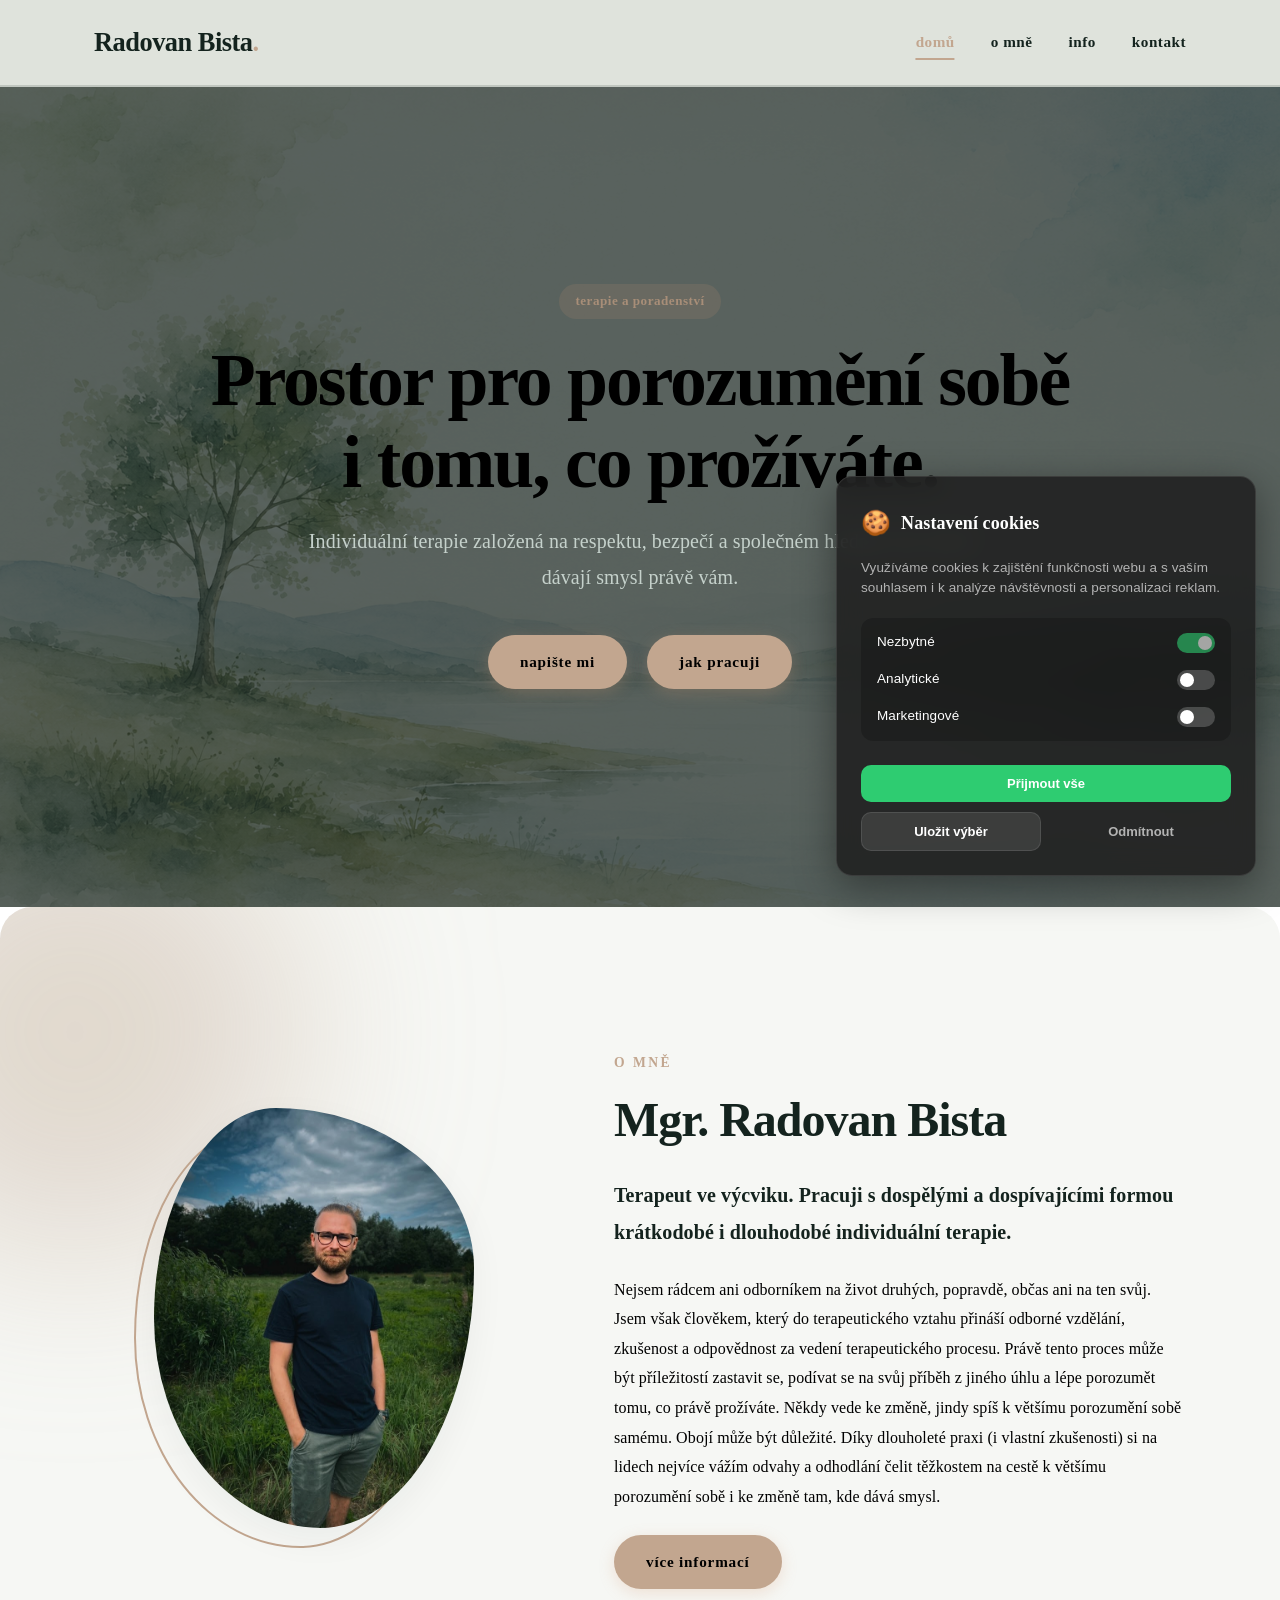
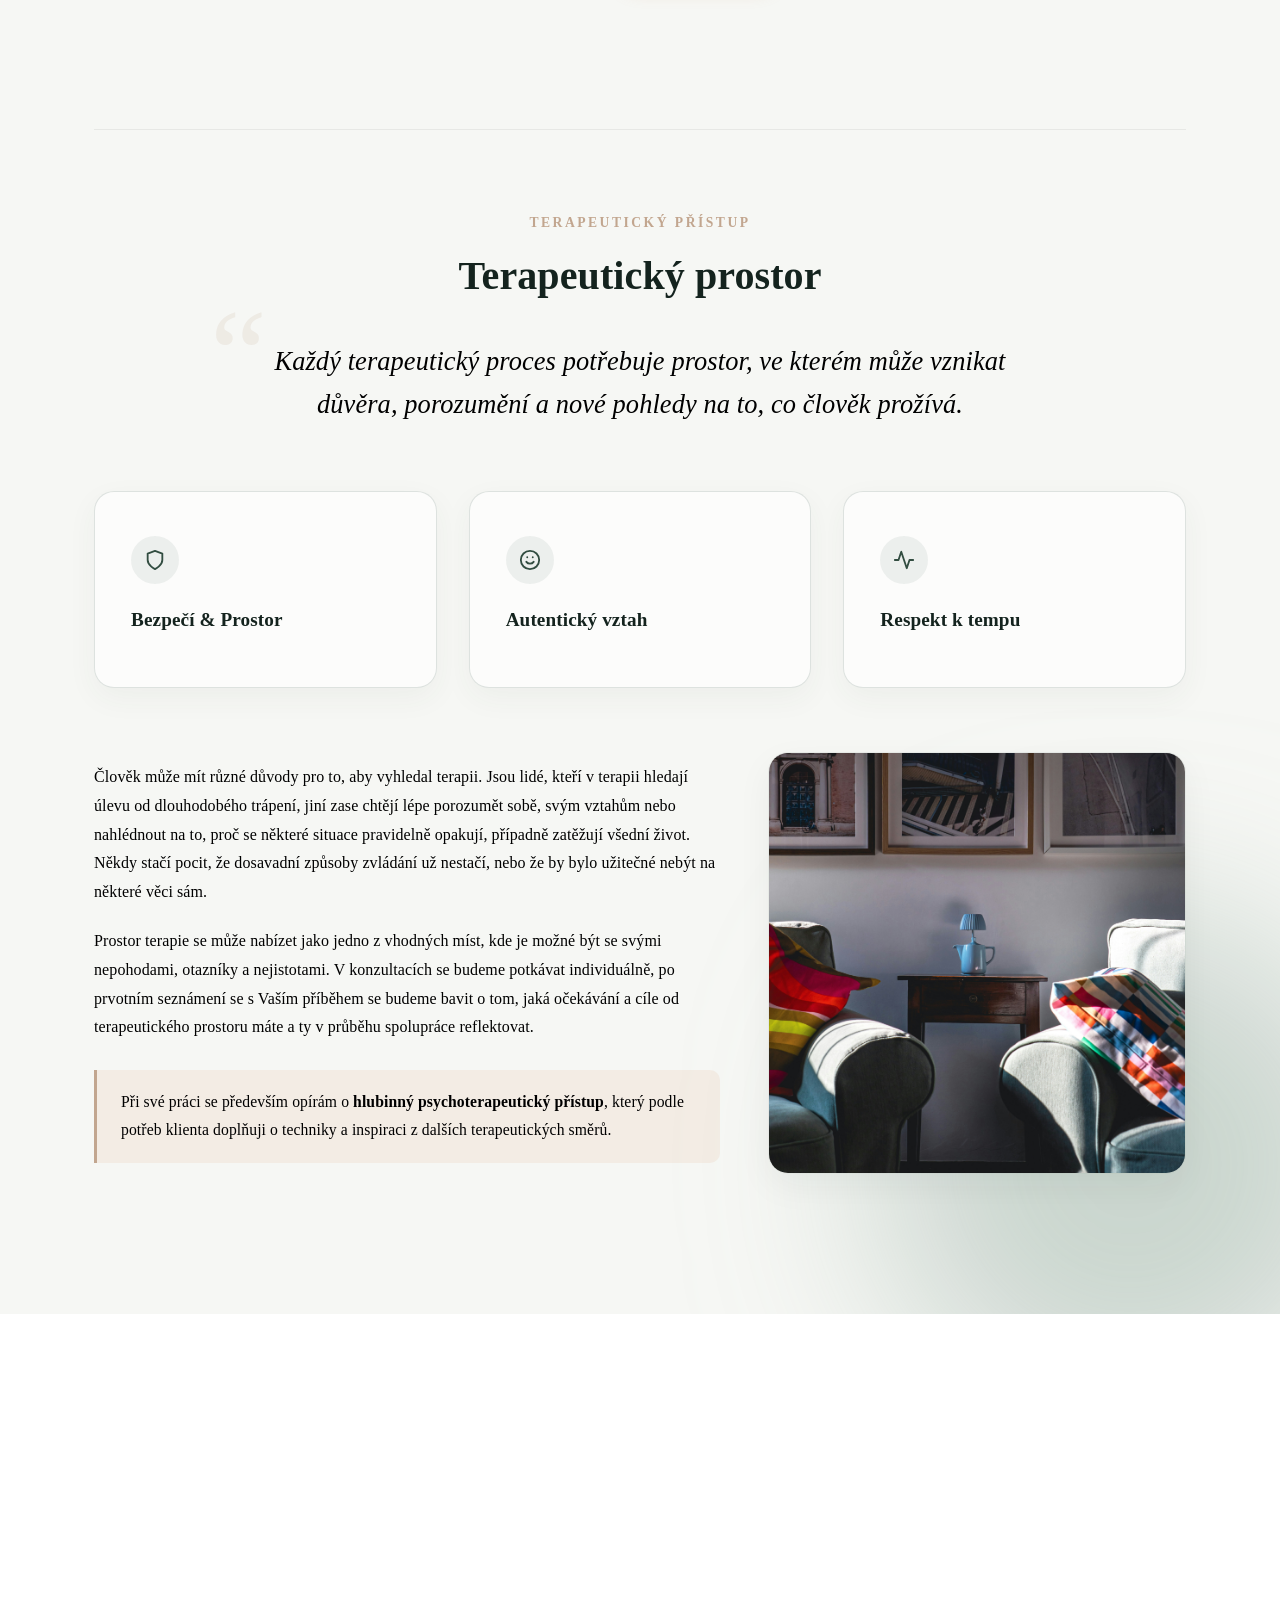
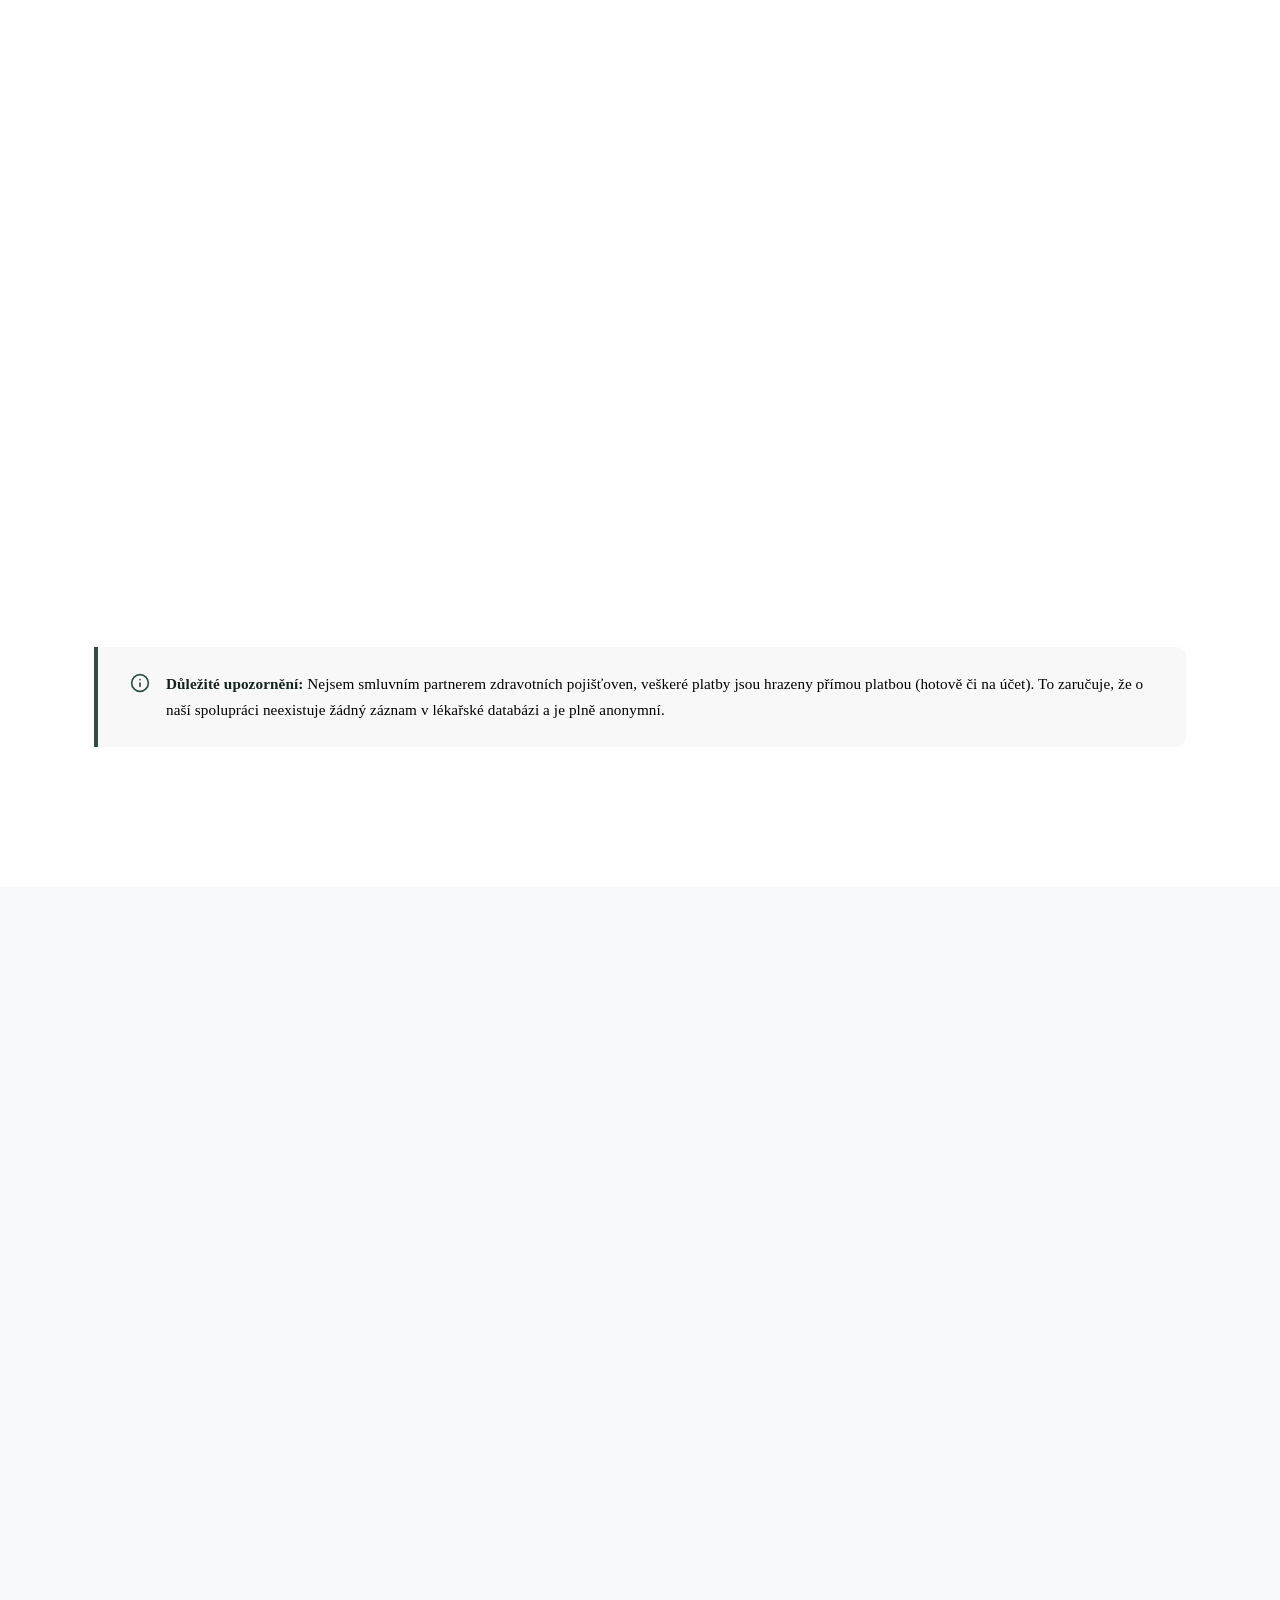
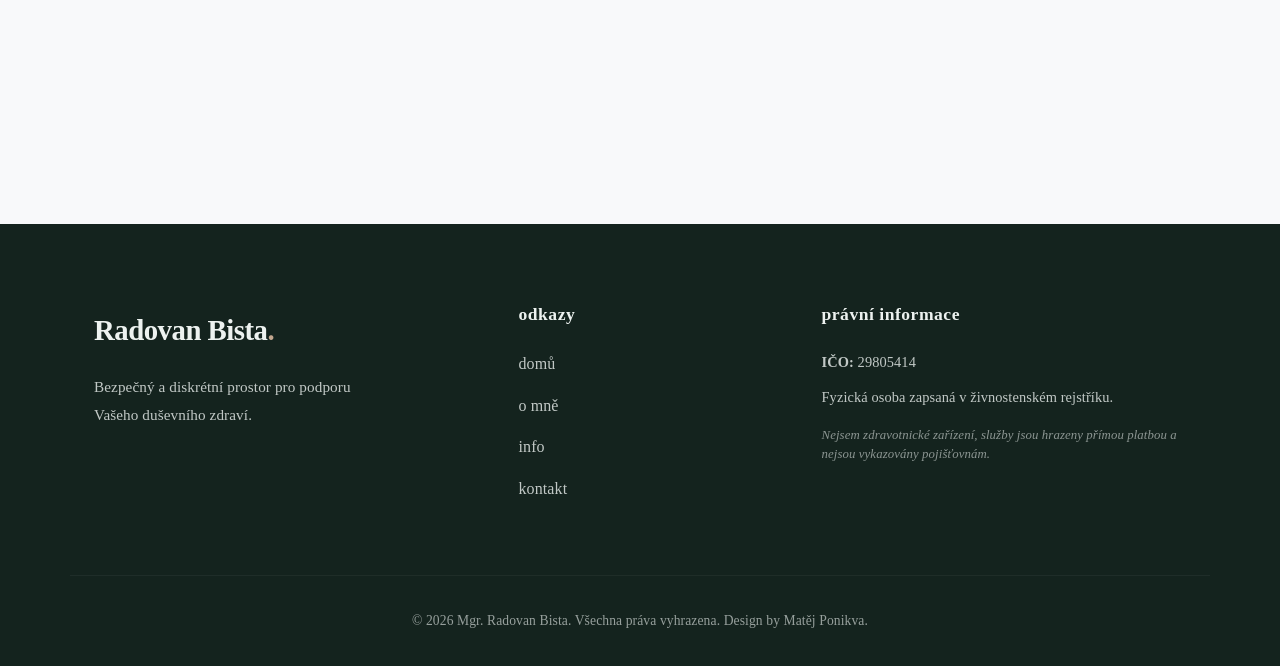
==== index.html @ 9183082c "ceník -" ====
<!DOCTYPE html>
<html lang="cs">
<head>
    <meta charset="UTF-8">
    <meta name="viewport" content="width=device-width, initial-scale=1.0">

    <!-- ==========================================================================
       Sekce: Google Fonts
       ========================================================================== -->
    <link rel="preconnect" href="https://fonts.googleapis.com">
    <link rel="preconnect" href="https://fonts.gstatic.com" crossorigin>
    <link href="https://fonts.googleapis.com/css2?family=Playfair+Display:ital,wght@0,400..900;1,400..900&family=Plus+Jakarta+Sans:ital,wght@0,200..800;1,200..800&display=swap" rel="stylesheet">

    <link rel="stylesheet" href="Styles/Styles.css">
    <title>Mgr. Radovan Bista | Terapie a poradenství</title>
</head>
<body>

    <!-- ==========================================================================
       Sekce: Hlavička (Navigace)
       ========================================================================== -->
    <header class="header-main">
        <div class="container header-container">
            <a href="#" class="logo">Radovan Bista<span>.</span></a>

            <button id="menuToggle" class="menu-toggle" aria-label="Otevřít menu">
                <span class="bar"></span>
                <span class="bar"></span>
                <span class="bar"></span>
            </button>

            <nav id="mainNav" class="nav-menu">
                <a href="#domu">domů</a>
                <a href="#o-mne">o mně</a>
                <a href="#cenik">info</a>
                <a href="#kontakt">kontakt</a>
            </nav>
        </div>
    </header>

    <!-- ==========================================================================
       Sekce: Domů (Hero Sekce)
       ========================================================================== -->
    <section id="domu" class="hero-section text-center-hero">
        <img src="img/image0.png" alt="Cesta k sobě" class="hero-bg-img" loading="eager">
        <div class="hero-overlay"></div>

        <div class="container hero-container-centered">
            <div class="hero-text reveal">
                <span class="badge">Terapie a poradenství</span>
                <h1>Prostor pro porozumění sobě <br>i tomu, co prožíváte.</h1>
                <p class="hero-lead">Individuální terapie založená na respektu, bezpečí a společném hledání cest, které
        dávají smysl právě vám.</p>
                <div class="hero-actions hero-actions-centered">
                    <a href="#kontakt" class="btn btn-primary">napište mi</a>
                    <a href="#o-mne" class="btn btn-secondary">jak pracuji</a>
                </div>
            </div>
        </div>

        <div class="scroll-indicator">
            <a href="#o-mne" aria-label="Rolovat dolů">
                <span class="scroll-dot"></span>
            </a>
        </div>
    </section>

    <!-- ==========================================================================
       Sekce: O mně
       ========================================================================== -->
    <section id="o-mne" class="about-section theme-light-blobs">
    <div class="blob-container">
        <div class="blob blob-1"></div>
        <div class="blob blob-2"></div>
    </div>

    <div class="container" style="position: relative; z-index: 2;">

        <div class="about-grid">
            <div class="about-visual reveal">
                <div class="about-organic-wrapper">
                    <div class="about-organic-frame">
                        <img src="img/pfp_ph.jpg" alt="Mgr. Radovan Bista" class="about-portrait">
                    </div>
                    <div class="about-offset-shape"></div>
                </div>
            </div>
            <div class="about-content reveal">
                <span class="section-subtitle">O mně</span>
                <h2>Mgr. Radovan Bista</h2>
                <p class="lead-text">Terapeut ve výcviku. Pracuji s dospělými a dospívajícími formou krátkodobé i
        dlouhodobé individuální terapie.</p>


                <p>Nejsem rádcem ani odborníkem na život druhých, popravdě, občas ani na ten svůj.
        Jsem však člověkem, který do terapeutického vztahu přináší odborné vzdělání,
        zkušenost a odpovědnost za vedení terapeutického procesu. Právě tento proces
        může být příležitostí zastavit se, podívat se na svůj příběh z jiného úhlu a lépe
        porozumět tomu, co právě prožíváte. Někdy vede ke změně, jindy spíš k většímu
        porozumění sobě samému. Obojí může být důležité. Díky dlouholeté praxi (i vlastní
        zkušenosti) si na lidech nejvíce vážím odvahy a odhodlání čelit těžkostem na cestě k
        většímu porozumění sobě i ke změně tam, kde dává smysl.</p>



                <a href="detail.html" class="btn btn-primary">více informací</a>
                <!-- <p>Nabízím Vám bezpečný a respektující přístup, doprovázení v terapeutickém procesu a podporu při hledání řešení Vašich životních situací ve Vašem individuálním tempu.</p> -->
            </div>
        </div>

        <div class="approach-block reveal">
    <span class="section-subtitle text-center">Terapeutický přístup</span>
    <h3 class="text-center section-h3">Terapeutický prostor</h3>

    <blockquote class="credo-quote">
        <span class="quote-sign">“</span>
        <p>Každý terapeutický proces potřebuje prostor, ve kterém může vznikat důvěra, porozumění a nové pohledy na to, co člověk prožívá.</p>
    </blockquote>

    <!-- Pilíře -->
    <div class="pillars-grid">
        <div class="pillar-card">
            <div class="pillar-glow"></div>
            <div class="pillar-icon">
                <svg xmlns="http://www.w3.org/2000/svg" width="22" height="22" viewBox="0 0 24 24" fill="none" stroke="currentColor" stroke-width="2" stroke-linecap="round" stroke-linejoin="round"><path d="M12 22s8-4 8-10V5l-8-3-8 3v7c0 6 8 10 8 10z"/></svg>
            </div>
            <h4>Bezpečí & Prostor</h4>
            <!-- <p>Klidné zázemí, ve kterém můžete otevřít jakákoliv témata bez strachu z hodnocení.</p> -->
        </div>
        <div class="pillar-card">
            <div class="pillar-glow"></div>
            <div class="pillar-icon">
                <svg xmlns="http://www.w3.org/2000/svg" width="22" height="22" viewBox="0 0 24 24" fill="none" stroke="currentColor" stroke-width="2" stroke-linecap="round" stroke-linejoin="round"><circle cx="12" cy="12" r="10"/><path d="M8 14s1.5 2 4 2 4-2 4-2"/><line x1="9" y1="9" x2="9.01" y2="9"/><line x1="15" y1="9" x2="15.01" y2="9"/></svg>
            </div>
            <h4>Autentický vztah</h4>
            <!-- <p>Partnerství postavené na otevřenosti, lidském setkání a vzájemné důvěře.</p> -->
        </div>
        <div class="pillar-card">
            <div class="pillar-glow"></div>
            <div class="pillar-icon">
                <svg xmlns="http://www.w3.org/2000/svg" width="22" height="22" viewBox="0 0 24 24" fill="none" stroke="currentColor" stroke-width="2" stroke-linecap="round" stroke-linejoin="round"><polyline points="22 12 18 12 15 21 9 3 6 12 2 12"/></svg>
            </div>
            <h4>Respekt k tempu</h4>
            <!-- <p>Plně respektuji Vaše individuální tempo. Netlačím na okamžité výsledky, důležitá je Vaše cesta.</p> -->
        </div>
    </div>

    <!-- Nová sekce s podrobným textem a fotografií -->
    <div class="space-content-grid">
        <div class="space-text-content">
            <p>
                Člověk může mít různé důvody pro to, aby vyhledal terapii. Jsou lidé, kteří v terapii hledají úlevu od dlouhodobého trápení, jiní zase chtějí lépe porozumět sobě, svým vztahům nebo nahlédnout na to, proč se některé situace pravidelně opakují, případně zatěžují všední život. Někdy stačí pocit, že dosavadní způsoby zvládání už nestačí, nebo že by bylo užitečné nebýt na některé věci sám.
            </p>
            <p>
                Prostor terapie se může nabízet jako jedno z vhodných míst, kde je možné být se svými nepohodami, otazníky a nejistotami. V konzultacích se budeme potkávat individuálně, po prvotním seznámení se s Vaším příběhem se budeme bavit o tom, jaká očekávání a cíle od terapeutického prostoru máte a ty v průběhu spolupráce reflektovat.
            </p>
            <div class="methodology-badge">
                <p>
                    Při své práci se především opírám o <strong>hlubinný psychoterapeutický přístup</strong>, který podle potřeb klienta doplňuji o techniky a inspiraci z dalších terapeutických směrů.
                </p>
            </div>
        </div>
        <div class="space-image-wrapper">
            <img src="img/cozyroom-unsplash.jpg" alt="Terapeutický prostor" class="space-image">
        </div>
    </div>
</div>

    </div>
</section>

    <!-- ==========================================================================
       Sekce: Info (Témata + Formy)
       ========================================================================== -->
    <!-- <section id="info" class="info-section-clean">
    <div class="container">
        <div class="info-flex-container">

            <div class="info-visual-small reveal">
                <img src="img/strom_maly_no_bg.png" alt="Detail stromu" class="info-small-img" loading="lazy">
            </div>

            <div class="info-content-right reveal">
                <div class="formats-grid" style="margin-top: 0; max-width: 100%;">
                    <div class="format-card">
                        <h4>Osobní setkání</h4>
                        <p>Konzultace probíhají v klidném a diskrétním prostředí ordinace na adrese <strong>Pionýrů 839, Frýdek-Místek</strong>. Tato forma je nejvhodnější pro navázání plně důvěrného kontaktu.</p>
                    </div>
                    <div class="format-card">
                        <h4>Online konzultace</h4>
                        <p>Pokud preferujete setkání z bezpečí domova nebo bydlíte mimo Frýdek-Místek, můžeme se spojit online přes platformy Zoom, Skype nebo MS Teams.</p>
                    </div>
                </div>


            </div>

        </div>
    </div>
</section> -->

    <!-- ==========================================================================
       Sekce: Ceník
       ========================================================================== -->
    <section id="cenik" class="pricing-section theme-light">
    <div class="container">
        <div class="pricing-block reveal" style="margin-top: 0; padding-top: 0; border-top: none;">
            <div class="pricing-header text-center">
                <span class="section-subtitle">Služby a Ceník</span>
                <h2>Praktické informace</h2>
                <p class="section-lead-text">Součástí spolupráce jsou také jasné a transparentní praktické informace. Osobní konzultace probíhají v klidném a diskrétním prostředí ve Frýdku-Místku. Pro mnoho lidí je právě osobní setkání nejpřirozenější cestou k navázání důvěrného terapeutického vztahu. Pokud vám více vyhovuje setkání z domova, můžeme se spojit online přes platformy</p>
            </div>

            <div class="pricing-grid">
                <div class="price-card">
                    <div class="price-card-glow"></div>
                    <h3>Terapie pro dospělé</h3>
                    <p class="price-value">1 000 Kč <span>/ 50 min</span></p>
                    <p class="price-desc">Individuální poradenství a terapie zaměřená na témata a životní výzvy dospělých klientů. S možností osobního setkání pří</p>
                    <a href="#kontakt" class="btn btn-primary">sjednat termín</a>
                </div>
                <div class="price-card featured">
                    <div class="price-card-glow"></div>
                    <h3>Terapie pro dospívající a rodiče</h3>
                    <p class="price-value">1 000 Kč <span>/ 50 min</span></p>
                    <p class="price-desc">Individuální poradenství a podpora pro mladistvé od 15 let a jejich rodiče v náročném období dospívání.</p>
                    <a href="#kontakt" class="btn btn-primary">sjednat termín</a>
                </div>
            </div>
        </div>
                        <div class="info-note" style="margin-left: 0; margin-right: 0; max-width: 100%; margin-top: 32px;">
                    <svg xmlns="http://www.w3.org/2000/svg" width="20" height="20" viewBox="0 0 24 24" fill="none" stroke="currentColor" stroke-width="2" stroke-linecap="round" stroke-linejoin="round"><circle cx="12" cy="12" r="10"/><line x1="12" y1="16" x2="12" y2="12"/><line x1="12" y1="8" x2="12.01" y2="8"/></svg>
                    <p><strong>Důležité upozornění:</strong> Nejsem smluvním partnerem zdravotních pojišťoven, veškeré platby jsou hrazeny přímou platbou (hotově či na účet). To zaručuje, že o naší spolupráci neexistuje žádný záznam v lékařské databázi a je plně anonymní.</p>
                </div>
    </div>
</section>

    <!-- ==========================================================================
       Sekce: Kontakt
       ========================================================================== -->
<section id="kontakt" class="contact-section contact-clean">
    <div class="container">
        <div class="contact-grid">

            <div class="contact-info reveal">
                <span class="section-subtitle">Spojení</span>
                <h2>Kontakt</h2>
                <p class="contact-lead-text">Pokud máte zájem o sjednání termínu nebo se chcete na cokoli zeptat, kontaktujte mě prosím telefonicky nebo e-mailem. Rád se Vám ozvu zpět.</p>

                <div class="details-list">
                    <div class="detail-item contact-card-item">
                        <div class="detail-icon">
                            <svg xmlns="http://www.w3.org/2000/svg" width="20" height="20" viewBox="0 0 24 24" fill="none" stroke="currentColor" stroke-width="2" stroke-linecap="round" stroke-linejoin="round"><path d="M22 16.92v3a2 2 0 0 1-2.18 2 19.79 19.79 0 0 1-8.63-3.07 19.5 19.5 0 0 1-6-6 19.79 19.79 0 0 1-3.07-8.67A2 2 0 0 1 4.11 2h3a2 2 0 0 1 2 1.72 12.84 12.84 0 0 0 .7 2.81 2 2 0 0 1-.45 2.11L8.09 9.91a16 16 0 0 0 6 6l1.27-1.27a2 2 0 0 1 2.11-.45 12.84 12.84 0 0 0 2.81.7A2 2 0 0 1 22 16.92z"/></svg>
                        </div>
                        <div class="detail-text">
                            <h4>Telefon</h4>
                            <a href="tel:+420123456789">+420 737 730 555</a>
                        </div>
                    </div>

                    <div class="detail-item contact-card-item">
                        <div class="detail-icon">
                            <svg xmlns="http://www.w3.org/2000/svg" width="20" height="20" viewBox="0 0 24 24" fill="none" stroke="currentColor" stroke-width="2" stroke-linecap="round" stroke-linejoin="round"><path d="M4 4h16c1.1 0 2 .9 2 2v12c0 1.1-.9 2-2 2H4c-1.1 0-2-.9-2-2V6c0-1.1.9-2 2-2z"/><polyline points="22,6 12,13 2,6"/></svg>
                        </div>
                        <div class="detail-text">
                            <h4>E-mail</h4>
                            <a href="mailto:info@radovanbista.cz">info@radovanbista.cz</a>
                        </div>
                    </div>

                    <div class="detail-item contact-card-item">
                        <div class="detail-icon">
                            <svg xmlns="http://www.w3.org/2000/svg" width="20" height="20" viewBox="0 0 24 24" fill="none" stroke="currentColor" stroke-width="2" stroke-linecap="round" stroke-linejoin="round"><path d="M21 10c0 7-9 13-9 13s-9-6-9-13a9 9 0 0 1 18 0z"/><circle cx="12" cy="10" r="3"/></svg>
                        </div>
                        <div class="detail-text">
                            <h4>Adresa ordinace</h4>
                            <p>Pionýrů 839, Frýdek-Místek</p>
                        </div>
                    </div>


                </div>
            </div>

            <div class="contact-visual reveal">
                <div class="map-container-wrapper">
                    <div class="map-container-tint"></div>
                    <div class="map-container">
                        <iframe src="https://maps.google.com/maps?q=N%C3%A1dra%C5%BEn%C3%AD%2042,%20Ostrava&t=&z=15&ie=UTF8&iwloc=&output=embed" width="100%" height="100%" style="border:0;" allowfullscreen="" loading="lazy"></iframe>
                    </div>
                </div>
            </div>

        </div>
    </div>
</section>

     <!-- ==========================================================================
         Sekce: Patička
         ========================================================================== -->
    <footer class="footer-main theme-dark">
        <div class="container footer-grid">
            <div class="footer-col branding">
                <a href="#" class="logo footer-logo">Radovan Bista<span>.</span></a>
                <p>Bezpečný a diskrétní prostor pro podporu Vašeho duševního zdraví.</p>
            </div>
            <div class="footer-col links">
                <h3>odkazy</h3>
                <ul>
                    <li><a href="#domu">domů</a></li>
                    <li><a href="#o-mne">o mně</a></li>
                    <li><a href="#info">info</a></li>
                    <li><a href="#kontakt">kontakt</a></li>
                </ul>
            </div>
            <div class="footer-col legal">
                <h3>právní informace</h3>
                <p><strong>IČO:</strong> 29805414</p>
                <p>Fyzická osoba zapsaná v živnostenském rejstříku.</p>
                <p class="disclaimer">Nejsem zdravotnické zařízení, služby jsou hrazeny přímou platbou a nejsou vykazovány pojišťovnám.</p>
            </div>
        </div>
        <div class="container footer-bottom">
            <p>&copy; <span id="year">2026</span> Mgr. Radovan Bista. Všechna práva vyhrazena. Design by Matěj Ponikva.</p>
        </div>
    </footer>

<div id="cookie-banner" class="cookie-banner cookie-hidden">
    <div class="cookie-container">
        <div class="cookie-header">
            <span class="cookie-icon">🍪</span>
            <h3>Nastavení cookies</h3>
        </div>
        
        <p class="cookie-desc">
            Využíváme cookies k zajištění funkčnosti webu a s vaším souhlasem i k analýze návštěvnosti a personalizaci reklam.
        </p>

        <!-- Moderní custom switche -->
        <div class="cookie-switches">
            <div class="cookie-switch-item">
                <span class="switch-label">Nezbytné</span>
                <label class="switch">
                    <input type="checkbox" id="cookie-ess" checked disabled>
                    <span class="slider round"></span>
                </label>
            </div>
            <div class="cookie-switch-item">
                <span class="switch-label">Analytické</span>
                <label class="switch">
                    <input type="checkbox" id="cookie-ana">
                    <span class="slider round"></span>
                </label>
            </div>
            <div class="cookie-switch-item">
                <span class="switch-label">Marketingové</span>
                <label class="switch">
                    <input type="checkbox" id="cookie-mkt">
                    <span class="slider round"></span>
                </label>
            </div>
        </div>

        <div class="cookie-actions">
            <button id="cookie-accept-all" class="c-btn btn-accept">Přijmout vše</button>
            <button id="cookie-save-custom" class="c-btn btn-save">Uložit výběr</button>
            <button id="cookie-reject-all" class="c-btn btn-reject">Odmítnout</button>
        </div>
    </div>
</div>
<script src="Js/cookies.js"></script>
    

    <script src="Js/main.js"></script>
</body>
</html>
---- Styles/Styles.css ----
/* ==========================================================================
   Sekce: root
   ========================================================================== */
*, *::before, *::after {
    margin: 0;
    padding: 0;
    box-sizing: border-box;
}

:root {
    --color-primary: #324D41;
    --color-primary-dark: #14231E;
    --color-primary-light: #7E9D90;
    --color-accent: #C2A68F;
    --color-accent-dark: #A88E78;

    --font-headings: "Libre Baskerville", serif;
 
    --font-body: "Libre Baskerville", serif;

    --border-radius-sm: 10px;
    --border-radius-md: 20px;
    --border-radius-lg: 32px;
    --shadow-sm: 0 4px 20px rgba(20, 35, 30, 0.03);
    --shadow-md: 0 12px 35px rgba(20, 35, 30, 0.05);
    --shadow-lg: 0 25px 55px rgba(20, 35, 30, 0.08);

    --transition-smooth: all 0.5s cubic-bezier(0.25, 1, 0.5, 1);
}

html {
    scroll-behavior: smooth;
    font-size: 16px;
}

body {
    font-family: var(--font-body);
    line-height: 1.85;
    letter-spacing: 0.1px;
    -webkit-font-smoothing: antialiased;
    -moz-osx-font-smoothing: grayscale;
    overflow-x: hidden;
}

.container {
    width: 100%;
    max-width: 1140px;
    margin: 0 auto;
    padding: 0 24px;
}

/* ==========================================================================
   Sekce: Head a text
   ========================================================================== */
h1, h2, h3, h4 {
    font-family: var(--font-headings);
    line-height: 1.2;
}

.section-subtitle {
    display: inline-block;
    color: var(--color-accent);
    font-size: 0.85rem;
    font-weight: 700;
    text-transform: uppercase;
    letter-spacing: 2.5px;
    margin-bottom: 16px;
}

.section-subtitle.text-center {
    display: block;
    text-align: center;
}

.section-lead-text {
    font-size: 1.2rem;
    max-width: 700px;
    line-height: 1.75;
    margin-top: 16px;
}

.text-center {
    text-align: center;
}

/* ==========================================================================
    Sekce: Střídání témat
    ========================================================================== */
.theme-light {
    background-color: var(--color-bg-light);
    color: var(--color-text-light-theme);
}

.theme-light h2 {
    color: var(--color-primary-dark);
}

.theme-light .section-lead-text {
    color: var(--color-text-muted-light);
}

.theme-dark {
    background-color: var(--color-bg-dark);
    color: var(--color-text-dark-theme);
}

.theme-dark h2, .theme-dark h3, .theme-dark h4 {
    color: var(--color-text-dark-theme);
}

.theme-dark .contact-lead-text, .theme-dark p {
    color: var(--color-text-muted-dark);
}

/* ==========================================================================
    Sekce: Header
    ========================================================================== */
.header-main {
    position: sticky;
    top: 0;
    z-index: 1000;
    background-color: rgba(222, 226, 219, 0.96); 
    backdrop-filter: blur(12px);
    border-bottom: 2px solid rgba(20, 35, 30, 0.15); 
    padding: 18px 0;
    transition: var(--transition-smooth);
}

.header-container {
    display: flex;
    justify-content: space-between;
    align-items: center;
}

.logo {
    font-family: var(--font-headings);
    font-size: 1.65rem;
    font-weight: 800;
    color: var(--color-primary-dark);
    text-decoration: none;
    transition: var(--transition-smooth);
    letter-spacing: -0.5px;
}
.logo div{
    font-size: 0.90rem;
    font-weight: 600;
}

.logo span {
    color: var(--color-accent);
}

.nav-menu {
    display: flex;
    align-items: center;
    gap: 36px;
}

.nav-menu a {
    text-decoration: none;
    color: var(--color-primary-dark);
    font-weight: 600;
    font-size: 0.95rem;
    text-transform: lowercase;
    transition: var(--transition-smooth);
    letter-spacing: 0.5px;
    position: relative;
    padding: 4px 0;
}

.nav-menu a::after {
    content: '';
    position: absolute;
    bottom: 0;
    left: 50%;
    width: 0;
    height: 2px;
    background-color: var(--color-accent);
    transition: var(--transition-smooth);
    transform: translateX(-50%);
}

.nav-menu a:hover::after {
    width: 100%;
}

.nav-menu a:hover {
    color: var(--color-accent-dark);
}

.nav-menu a.active {
    color: var(--color-accent) !important;
    font-weight: 700;
}

.nav-menu a.active::after {
    width: 100% !important;
    background-color: var(--color-accent) !important;
}

/* ==========================================================================
    Sekce: burger
    ========================================================================== */
.menu-toggle {
    display: none;
    flex-direction: column;
    justify-content: space-between;
    width: 28px;
    height: 19px;
    background: transparent;
    border: none;
    cursor: pointer;
    z-index: 1100;
}

.menu-toggle .bar {
    width: 100%;
    height: 3px;
    background-color: var(--color-primary-dark);
    border-radius: 2px;
    transition: var(--transition-smooth);
}

/* ==========================================================================
    Sekce: Tlačítka
    ========================================================================== */
.btn {
    display: inline-flex;
    align-items: center;
    justify-content: center;
    font-weight: 600;
    font-size: 0.95rem;
    text-decoration: none;
    padding: 13px 32px;
    border-radius: 50px;
    transition: var(--transition-smooth);
    cursor: pointer;
    border: none;
    letter-spacing: 0.8px;
    text-transform: lowercase;
}

.btn-primary {
    background-color: var(--color-accent);
    color: var(--color-bg-dark);
    box-shadow: 0 4px 15px rgba(216, 156, 116, 0.25);
    font-weight: 700;
}

.btn-primary:hover {
    background-color: var(--color-primary-dark);
    color: #FAF8F5;
    transform: translateY(-3px);
    box-shadow: 0 10px 25px rgba(20, 35, 30, 0.35);
}

.btn-secondary {
    background-color: var(--color-accent);
    color: var(--color-bg-dark);
    box-shadow: 0 4px 15px rgba(216, 156, 116, 0.25);
    font-weight: 700;
}

.btn-secondary:hover {
    /* background-color: rgba(50, 77, 65, 0.05); */
    transform: translateY(-6px);
}

/* ==========================================================================
    Sekce: Badges
    ========================================================================== */
.badge {
    display: inline-block;
    background-color: rgba(216, 156, 116, 0.12);
    color: var(--color-accent-dark);
    font-weight: 700;
    font-size: 0.82rem;
    padding: 5px 16px;
    border-radius: 50px;
    letter-spacing: 0.5px;
    text-transform: lowercase;
}

/* ==========================================================================
    Sekce: Hero
    ========================================================================== */
.hero-section {
    padding: 120px 0 140px;
    min-height: calc(100vh - 80px);
    display: flex;
    align-items: center;
    position: relative;
    overflow: hidden;
    background-color: var(--color-bg-dark);
    z-index: 1;
}

.hero-bg-img {
    position: absolute;
    top: 0;
    left: 0;
    width: 100%;
    height: 100%;
    object-fit: cover;
    object-position: center;
    z-index: -2;
    pointer-events: none;
}

.hero-overlay {
    position: absolute;
    top: 0;
    left: 0;
    width: 100%;
    height: 100%;
    background: rgba(20, 35, 30, 0.7);
    z-index: -1;
    pointer-events: none;
}

.hero-container-centered {
    display: flex;
    justify-content: center;
    align-items: center;
    text-align: center;
    width: 100%;
}

.text-center-hero h1 {
    color: var(--color-text-dark-theme) !important;
    /* color: #333 !important; */
    font-size: 4.6rem;
    line-height: 1.12;
    margin: 20px 0;
    letter-spacing: -2px;
}

.text-center-hero .hero-lead {
    color: #C5D1CB !important;
    font-size: 1.25rem;
    line-height: 1.8;
    margin: 0 auto 40px;
    max-width: 680px;
}

.hero-actions-centered {
    display: flex;
    gap: 20px;
    align-items: center;
    justify-content: center;
}

.text-center-hero .btn-secondary {
    color: var(--color-text-dark-theme);
    border-color: var(--color-text-dark-theme);
}

.text-center-hero .btn-secondary:hover {
    background-color: rgba(255, 255, 255, 0.1);
    color: var(--color-accent);
    border-color: var(--color-accent);
    border-radius: 50px;
    padding: 13px 32px;
}

.scroll-indicator {
    position: absolute;
    bottom: 32px;
    left: 50%;
    transform: translateX(-50%);
    z-index: 5;
}

.scroll-indicator .scroll-dot {
    width: 8px;
    height: 8px;
    background-color: var(--color-text-dark-theme);
    border-radius: 50%;
    animation: bounce-dot 1.6s ease-in-out infinite;
    display: block;
}

@keyframes bounce-dot {
    0%, 100% { transform: translateY(0); opacity: 0.3; }
    50% { transform: translateY(12px); opacity: 1; }
}

/* ==========================================================================
    Sekce: O mně 
    ========================================================================== */
.about-section {
    padding: 140px 0;
    position: relative;
    border-radius: var(--border-radius-lg) var(--border-radius-lg) 0 0;
}

.theme-light-blobs {
    background-color: #F6F7F4 !important;
    position: relative;
    overflow: hidden;
    z-index: 1;
}

.blob-container {
    position: absolute;
    top: 0;
    left: 0;
    width: 100%;
    height: 100%;
    pointer-events: none;
    z-index: 0;
    background: #F6F7F4;
}

.blob {
    position: absolute;
    border-radius: 50%;
    filter: blur(90px);
    opacity: 0.35;
    mix-blend-mode: multiply;
    will-change: filter;
}

.blob-1 {
    width: 450px;
    height: 450px;
    background-color: var(--color-accent);
    top: -100px;
    left: -150px;
}

.blob-2 {
    width: 500px;
    height: 500px;
    background-color: var(--color-primary-light);
    bottom: -100px;
    right: -100px;
}

.theme-light-blobs h2, 
.theme-light-blobs h3,
.theme-light-blobs .lead-text {
    color: var(--color-primary-dark) !important;
}

.theme-light-blobs p,
.theme-light-blobs .credo-quote p {
    color: var(--color-text-light-theme) !important;
}

.theme-light-blobs .pillar-card {
    background: rgba(255, 255, 255, 0.65) !important;
    border: 1px solid rgba(50, 77, 65, 0.15) !important;
    box-shadow: 0 10px 30px rgba(50, 77, 65, 0.05);
}

.theme-light-blobs .pillar-card h4 {
    color: var(--color-primary-dark) !important;
}

.theme-light-blobs .pillar-card p {
    color: var(--color-text-muted-light) !important;
}

.theme-light-blobs .pillar-icon {
    background-color: rgba(50, 77, 65, 0.08) !important;
    color: var(--color-primary) !important;
}

.about-grid {
    display: grid;
    grid-template-columns: 1fr 1.3fr;
    gap: 80px;
    align-items: center;
}

.about-visual {
    display: flex;
    justify-content: center;
}

.about-organic-wrapper {
    position: relative;
    width: 320px;
    height: 420px;
}

.about-organic-frame {
    position: absolute;
    top: 0;
    left: 0;
    width: 100%;
    height: 100%;
    border-radius: 38% 62% 48% 52% / 50% 38% 62% 50%;
    overflow: hidden;
    box-shadow: var(--shadow-md);
    z-index: 3;
    animation: morph-about 12s ease-in-out infinite alternate;
}

.about-offset-shape {
    position: absolute;
    top: 20px;
    left: -20px;
    width: 100%;
    height: 100%;
    border: 2px solid var(--color-accent);
    border-radius: 38% 62% 48% 52% / 50% 38% 62% 50%;
    z-index: 2;
    animation: morph-about 12s ease-in-out infinite alternate-reverse;
    pointer-events: none;
}

.about-portrait {
    width: 100%;
    height: 100%;
    object-fit: cover;
}

@keyframes morph-about {
    0% { border-radius: 38% 62% 48% 52% / 50% 38% 62% 50%; }
    50% { border-radius: 50% 50% 38% 62% / 60% 50% 50% 40%; }
    100% { border-radius: 42% 58% 52% 48% / 46% 60% 40% 54%; }
}

.about-content h2 {
    font-size: 3rem;
    margin-bottom: 28px;
    letter-spacing: -1px;
}

.about-content .lead-text {
    font-size: 1.25rem;
    font-weight: 550;
    margin-bottom: 24px;
}

.about-content p {
    margin-bottom: 24px;
}

.approach-block {
    margin-top: 140px;
    border-top: 1px solid rgba(0, 0, 0, 0.06);
    padding-top: 80px;
}

.approach-block h3 {
    font-size: 2.5rem;
    margin-bottom: 40px;
}

.credo-quote {
    max-width: 860px;
    margin: 0 auto 64px;
    text-align: center;
    position: relative;
    padding: 0 40px;
}

.credo-quote .quote-sign {
    font-family: var(--font-headings);
    font-size: 8rem;
    color: var(--color-accent);
    position: absolute;
    top: -50px;
    left: 0;
    opacity: 0.15;
    line-height: 1;
    user-select: none;
}

.credo-quote p {
    font-family: var(--font-headings);
    font-size: 1.65rem;
    font-style: italic;
    line-height: 1.65;
}

.pillars-grid {
    display: grid;
    grid-template-columns: repeat(3, 1fr);
    gap: 32px;
}

.pillar-card {
    position: relative;
    padding: 44px 36px;
    border-radius: var(--border-radius-md);
    overflow: hidden;
    transition: var(--transition-smooth);
}

.pillar-card:hover {
    transform: translateY(-6px);
    border-color: var(--color-accent) !important;
    box-shadow: 0 15px 35px rgba(50, 77, 65, 0.08);
}

.pillar-glow {
    position: absolute;
    top: -50%;
    left: -50%;
    width: 200%;
    height: 200%;
    background: radial-gradient(circle, rgba(216, 156, 116, 0.08) 0%, rgba(216, 156, 116, 0) 70%);
    opacity: 0;
    transition: opacity 0.5s ease;
    pointer-events: none;
    z-index: 1;
}

.pillar-card:hover .pillar-glow {
    opacity: 1;
}

.pillar-icon {
    width: 48px;
    height: 48px;
    border-radius: 50%;
    display: flex;
    align-items: center;
    justify-content: center;
    margin-bottom: 24px;
    position: relative;
    z-index: 2;
}

.pillar-card h4 {
    font-size: 1.2rem;
    margin-bottom: 12px;
    position: relative;
    z-index: 2;
}

.pillar-card p {
    font-size: 0.95rem;
    margin: 0;
    line-height: 1.65;
    position: relative;
    z-index: 2;
}
.about-text {
    font-size: 1.25rem;
    line-height: 1.75;
    margin-bottom: 24px;
    color: var(--color-text-muted-light);
}

/* ==========================================================================
    Sekce: Info 
    ========================================================================== */
.info-section {
    padding: 140px 0;
}

.topics-header h2 {
    font-size: 3rem;
    margin-bottom: 16px;
    letter-spacing: -1px;
}

.topics-header .section-lead-text {
    margin: 16px auto 0;
}

.topics-accordion-list {
    max-width: 900px;
    margin: 64px auto 0;
    display: flex;
    flex-direction: column;
}

.topic-row {
    border-bottom: 1px solid rgba(50, 77, 65, 0.12);
    padding: 28px 16px;
    transition: var(--transition-smooth);
    overflow: hidden;
    cursor: pointer;
    border-radius: var(--border-radius-sm);
}

.topic-row:hover {
    background-color: rgba(216, 156, 116, 0.08);
    padding-left: 28px;
    padding-right: 28px;
    border-bottom-color: transparent;
}

.topic-acc-header {
    display: flex;
    align-items: center;
    gap: 24px;
}

.topic-acc-num {
    font-family: var(--font-headings);
    font-size: 1.9rem;
    font-weight: 700;
    color: var(--color-accent-dark);
    width: 48px;
    flex-shrink: 0;
    line-height: 1;
}

.topic-acc-header h3 {
    font-family: var(--font-body);
    font-size: 1.25rem;
    font-weight: 700;
    color: var(--color-primary-dark);
    text-transform: lowercase;
    flex-grow: 1;
    margin: 0;
}

.topic-acc-arrow {
    width: 24px;
    height: 24px;
    color: var(--color-primary-light);
    transition: var(--transition-smooth);
    display: flex;
    align-items: center;
    justify-content: center;
}

.topic-acc-arrow svg {
    width: 100%;
    height: 100%;
}

.topic-acc-content {
    max-height: 0;
    opacity: 0;
    transition: max-height 0.4s ease, opacity 0.4s ease, margin-top 0.4s ease;
    padding-left: 72px;
}

.topic-acc-content p {
    font-size: 1rem;
    line-height: 1.7;
    margin: 0;
    color: var(--color-text-muted-light);
}

.topic-row:hover .topic-acc-content {
    max-height: 140px;
    opacity: 1;
    margin-top: 14px;
}

.topic-row:hover .topic-acc-arrow {
    transform: rotate(180deg);
    color: var(--color-accent-dark);
}

/* ==========================================================================
    Sekce: Samostatný ceník
    ========================================================================== */
.pricing-section {
    padding: 140px 0;
}

.pricing-block {
    margin-top: 0;
    padding-top: 0;
    border-top: none;
}

.pricing-header h2 {
    font-size: 3rem;
    margin-bottom: 16px;
    letter-spacing: -1px;
}

.pricing-header .section-lead-text {
    margin: 16px auto 0;
}

.pricing-grid {
    display: grid;
    grid-template-columns: repeat(2, 1fr);
    gap: 32px;
    max-width: 900px;
    margin: 64px auto 0;
}

.price-card {
    background-color: var(--color-bg-card);
    border: 1px solid rgba(50, 77, 65, 0.05);
    padding: 56px 44px;
    border-radius: var(--border-radius-md);
    box-shadow: var(--shadow-sm);
    display: flex;
    flex-direction: column;
    transition: var(--transition-smooth);
    position: relative;
    overflow: hidden;
}

.price-card:hover {
    transform: translateY(-6px);
    box-shadow: var(--shadow-lg);
    border-color: var(--color-accent);
}

.price-card-glow {
    position: absolute;
    top: -30%;
    right: -30%;
    width: 180px;
    height: 180px;
    background: radial-gradient(circle, rgba(216, 156, 116, 0.16) 0%, rgba(216, 156, 116, 0) 70%);
    border-radius: 50%;
    pointer-events: none;
    transition: var(--transition-smooth);
    z-index: 1;
}

.price-card:hover .price-card-glow {
    transform: scale(1.6);
}

.price-card h3 {
    font-size: 1.4rem;
    margin-bottom: 16px;
    position: relative;
    z-index: 2;
}

.price-value {
    font-family: var(--font-headings);
    font-size: 2.2rem;
    color: var(--color-primary);
    font-weight: 700;
    margin-bottom: 24px;
    position: relative;
    z-index: 2;
}

.price-value span {
    font-family: var(--font-body);
    font-size: 0.95rem;
    color: var(--color-text-muted-light);
    font-weight: 400;
}

.price-desc {
    font-size: 0.95rem;
    color: var(--color-text-muted-light);
    line-height: 1.65;
    margin-bottom: 36px;
    flex-grow: 1;
    position: relative;
    z-index: 2;
}

.price-card .btn {
    width: 100%;
    position: relative;
    z-index: 2;
}



/* ==========================================================================
   Sekce: Info / Praktické informace
   ========================================================================== */
.info-section-clean {
    background-color: #ffffff !important;
    padding: 120px 0;
    color: var(--color-text-light-theme);
}
.info-section-clean .container {
    max-width: 1280px;
}

.info-flex-container {
    display: grid;
    grid-template-columns: 600px 1fr;
    gap: 50px;
    align-items: center;
    width: 100%;
}

.info-visual-small {
    width: calc(100% + 160px);
    max-width: calc(100% + 160px);
    box-shadow: none !important;
    border-radius: 0;
    overflow: visible;
    margin-right: -160px;
}

.info-small-img {
    width: 100%;
    max-width: 100%;
    height: auto;
    display: block;
    object-fit: contain;
    margin-left: auto;
    margin-right: 0;
}

.info-content-right {
    width: 100%;
    max-width: 600px;
}

.info-section-clean .formats-grid {
    display: grid !important;
    grid-template-columns: repeat(2, 1fr) !important;
    gap: 24px !important;
    width: 100% !important;
    max-width: 100% !important;
    margin: 0 !important;
}
@media (max-width: 992px) {
    .info-flex-container {
        grid-template-columns: 1fr;
        justify-items: center;
        gap: 40px;
    }
    
    .info-visual-small {
        width: 100%;
        max-width: 250px;
        margin-right: 0;
        order: 0;
    }

    .info-content-right {
        order: 0;
    }

    .info-small-img {
        margin: 0 auto;
    }
    
    .info-section-clean .formats-grid {
        grid-template-columns: 1fr !important;
    }
}

.info-section-clean .format-card {
    background-color: #F8F9FA;
    border: 1px solid rgba(50, 77, 65, 0.06);
    padding: 36px;
    border-radius: var(--border-radius-md);
    box-shadow: var(--shadow-sm);
}

.format-card h4 {
    font-size: 1.25rem;
    color: var(--color-primary);
    margin-bottom: 12px;
}

.format-card p {
    color: var(--color-text-muted-light);
    font-size: 0.95rem;
    margin: 0;
    line-height: 1.65;
}

.info-note {
    background-color: rgba(50, 77, 65, 0.04);
    border-left: 4px solid var(--color-primary);
    padding: 24px 32px;
    border-radius: 0 var(--border-radius-sm) var(--border-radius-sm) 0;
    max-width: 100%;
    margin: 32px 0 0 0;
    display: flex;
    gap: 16px;
    align-items: flex-start;
}

.info-note svg {
    color: var(--color-primary);
    flex-shrink: 0;
    margin-top: 2px;
}

.info-note p {
    font-size: 0.95rem;
    color: var(--color-text-muted-light);
    margin: 0;
    line-height: 1.7;
}

.info-note strong {
    color: var(--color-primary-dark);
}

/* ==========================================================================
    Sekce: Kontakt 
    ========================================================================== */
.contact-section {
    padding: 140px 0 180px;
    position: relative;
}

.contact-clean {
    background-color: #F8F9FA !important; 
    color: var(--color-primary-dark) !important;
}

.contact-clean h2 {
    color: var(--color-primary-dark) !important;
}

.contact-clean .contact-lead-text {
    color: var(--color-text-muted-light) !important;
}

.contact-grid {
    display: grid;
    grid-template-columns: 1fr 1.25fr;
    gap: 80px;
    align-items: center;
}

.contact-info h2 {
    font-size: 3rem;
    margin-bottom: 20px;
    letter-spacing: -1px;
}

.contact-lead-text {
    font-size: 1.1rem;
    margin-bottom: 40px;
}

.details-list {
    display: flex;
    flex-direction: column;
    gap: 32px;
}

.contact-card-item {
    display: flex;
    gap: 20px;
    align-items: center !important; 
    background-color: #ffffff;
    padding: 20px 24px;
    border-radius: var(--border-radius-md);
    box-shadow: 0 4px 15px rgba(0, 0, 0, 0.02);
    border: 1px solid rgba(50, 77, 65, 0.06);
    transition: var(--transition-smooth);
}

.contact-card-item:hover {
    transform: translateX(5px);
    border-color: var(--color-accent);
    box-shadow: var(--shadow-sm);
}

.detail-icon {
    width: 56px;
    height: 56px;
    background-color: rgba(216, 156, 116, 0.12);
    color: var(--color-accent);
    border-radius: 50%;
    display: flex;
    align-items: center;
    justify-content: center;
    flex-shrink: 0;
    animation: pulse-icon 3s infinite alternate;
}

@keyframes pulse-icon {
    0% { box-shadow: 0 0 0 0 rgba(216, 156, 116, 0.18); }
    100% { box-shadow: 0 0 0 10px rgba(216, 156, 116, 0); }
}

.contact-clean .detail-text h4 {
    color: var(--color-primary-dark);
    font-size: 1rem;
    margin-bottom: 2px;
}

.contact-clean .detail-text p,
.contact-clean .detail-text a {
    color: var(--color-text-muted-light);
    font-size: 1.05rem;
    text-decoration: none;
    transition: var(--transition-smooth);
    margin: 0;
}

.contact-clean .detail-text a:hover {
    color: var(--color-accent);
}

.contact-visual {
    height: 450px;
}

.map-container-wrapper {
    position: relative;
    width: 100%;
    height: 100%;
    border-radius: var(--border-radius-lg);
    overflow: hidden;
    box-shadow: var(--shadow-md);
    border: 1px solid rgba(255, 255, 255, 0.05);
}

.contact-clean .map-container-tint {
    background-color: rgba(20, 35, 30, 0.05);
    position: absolute;
    top: 0;
    left: 0;
    width: 100%;
    height: 100%;
    mix-blend-mode: color;
    pointer-events: none;
    transition: var(--transition-smooth);
    z-index: 2;
}

.map-container {
    width: 100%;
    height: 100%;
    position: relative;
    z-index: 1;
}

.map-container-wrapper:hover .map-container-tint {
    opacity: 0;
}

/* ==========================================================================
    Sekce: Footer
    ========================================================================== */
.footer-main {
    background-color: var(--color-primary-dark);
    color: #edf2f0;
    padding: 80px 0 32px;
    position: relative;
    z-index: 2;
}

.footer-grid {
    display: grid;
    grid-template-columns: 1.5fr 1fr 1.5fr;
    gap: 60px;
}

.footer-logo {
    color: var(--color-text-dark-theme);
    font-size: 1.8rem;
}

.footer-col h3 {
    color: var(--color-text-dark-theme);
    font-size: 1.1rem;
    margin-bottom: 24px;
    font-weight: 600;
    letter-spacing: 0.5px;
    text-transform: lowercase;
}

.footer-col.branding p {
    margin-top: 16px;
    opacity: 0.8;
    max-width: 280px;
    font-size: 0.95rem;
}

.footer-col.links ul {
    list-style: none;
}

.footer-col.links li {
    margin-bottom: 12px;
}

.footer-col.links a {
    color: #edf2f0;
    text-decoration: none;
    opacity: 0.8;
    text-transform: lowercase;
    transition: var(--transition-smooth);
}

.footer-col.links a:hover {
    color: var(--color-accent);
    opacity: 1;
    padding-left: 4px;
}

.footer-col.legal p {
    opacity: 0.8;
    margin-bottom: 8px;
    font-size: 0.9rem;
}

.footer-col.legal strong {
    color: var(--color-text-dark-theme);
}

.footer-col.legal .disclaimer {
    margin-top: 16px;
    font-style: italic;
    opacity: 0.55;
    font-size: 0.8rem;
    line-height: 1.5;
}

.footer-bottom {
    margin-top: 60px;
    border-top: 1px solid rgba(255, 255, 255, 0.08);
    padding-top: 32px;
    display: flex;
    justify-content: center;
    align-items: center;
    font-size: 0.85rem;
    opacity: 0.6;
}

/* ==========================================================================
    Sekce: Scroll Reveal
    ========================================================================== */
.reveal {
    opacity: 0;
    transform: translateY(30px);
    transition: opacity 0.8s ease, transform 0.8s cubic-bezier(0.25, 0.8, 0.25, 1);
}

.reveal.visible {
    opacity: 1;
    transform: translateY(0);
}

/* ==========================================================================
    Sekce: Media Queries
    ========================================================================== */
@media (max-width: 1024px) {
    .text-center-hero h1 {
        font-size: 3.5rem;
    }
    
    .about-grid,
    .contact-grid {
        gap: 40px;
    }
    
    .footer-grid {
        grid-template-columns: 1fr 1fr;
        gap: 40px;
    }
    
    .footer-col.branding {
        grid-column: span 2;
    }
}

@media (max-width: 868px) {
    .info-flex-container {
        grid-template-columns: 1fr;
        justify-items: center;
        gap: 30px;
    }
    
    .info-visual-small {
        width: 180px;
    }
    
    .info-section-clean .formats-grid {
        grid-template-columns: 1fr;
    }
}

@media (max-width: 768px) {
    html {
        font-size: 15px;
    }
    
    .hero-section {
        padding: 100px 0;
    }

    .text-center-hero h1 {
        font-size: 3rem;
    }
    
    .menu-toggle {
        display: flex;
    }
    
    .nav-menu {
        position: fixed;
        top: 0;
        right: -100%;
        width: 80%;
        max-width: 320px;
        height: 100vh;
        background-color: var(--color-bg-light);
        flex-direction: column;
        justify-content: center;
        align-items: center;
        gap: 40px;
        box-shadow: -10px 0 30px rgba(20, 35, 30, 0.15);
        z-index: 1050;
        transition: var(--transition-smooth);
        border-left: 1px solid rgba(50, 77, 65, 0.1);
    }
    
    .nav-menu.open {
        right: 0;
    }
    
    body.menu-active::after {
        content: '';
        position: fixed;
        top: 0;
        left: 0;
        width: 100vw;
        height: 100vh;
        background-color: rgba(20, 35, 30, 0.5);
        z-index: 999;
    }
    
    .menu-toggle.open .bar:nth-child(1) {
        transform: translateY(8px) rotate(45deg);
    }
    
    .menu-toggle.open .bar:nth-child(2) {
        opacity: 0;
    }
    
    .menu-toggle.open .bar:nth-child(3) {
        transform: translateY(-8px) rotate(-45deg);
    }
    
    .about-grid {
        grid-template-columns: 1fr;
    }
    
    .about-visual {
        margin-bottom: 30px;
    }
    
    .about-organic-wrapper {
        max-width: 280px;
        height: 380px;
    }
    
    .credo-quote p {
        font-size: 1.35rem;
    }
    
    .pillars-grid {
        grid-template-columns: 1fr;
        gap: 20px;
    }
    
    .topic-row {
        padding: 24px 8px;
    }
    
    .topic-acc-content {
        padding-left: 56px;
    }
    
    .topic-row:hover .topic-acc-content {
        max-height: 200px;
    }
    
    .pricing-grid {
        grid-template-columns: 1fr;
        max-width: 450px;
        margin-left: auto;
        margin-right: auto;
    }
    
    .formats-grid {
        grid-template-columns: 1fr;
        gap: 20px;
    }
    
    .contact-grid {
        grid-template-columns: 1fr;
        gap: 48px;
    }
    
    .contact-visual {
        height: 350px;
    }
}

@media (max-width: 576px) {
    .text-center-hero h1 {
        font-size: 2.4rem;
    }
    
    .hero-actions-centered {
        flex-direction: column;
        width: 100%;
    }
    
    .hero-actions-centered .btn {
        width: 100%;
    }
    
    .footer-grid {
        grid-template-columns: 1fr;
    }
    
    .footer-col.branding {
        grid-column: span 1;
    }
    .smallFooter {
        font-size: 2px;
    }
}
/* ==========================================================================
    Sekce: Cookie Popup
    ========================================================================== */
.cookie-banner {
    position: fixed;
    bottom: 24px;
    right: 24px;
    width: calc(100% - 48px);
    max-width: 420px;
    background: rgba(30, 30, 30, 0.85);
    backdrop-filter: blur(12px);
    -webkit-backdrop-filter: blur(12px);
    border: 1px solid rgba(255, 255, 255, 0.1);
    border-radius: 16px;
    color: #ffffff;
    box-shadow: 0 10px 40px rgba(0, 0, 0, 0.4);
    z-index: 99999;
    padding: 24px;
    font-family: -apple-system, BlinkMacSystemFont, "Segoe UI", Roboto, sans-serif;
    box-sizing: border-box;
    transition: transform 0.4s cubic-bezier(0.16, 1, 0.3, 1), opacity 0.3s ease;
}

.cookie-hidden {
    transform: translateY(40px) scale(0.95);
    opacity: 0;
    pointer-events: none;
}

.cookie-header {
    display: flex;
    align-items: center;
    gap: 10px;
    margin-bottom: 12px;
}

.cookie-icon {
    font-size: 24px;
}

.cookie-header h3 {
    margin: 0;
    font-size: 18px;
    font-weight: 600;
}

.cookie-desc {
    margin: 0 0 20px 0;
    font-size: 13.5px;
    line-height: 1.5;
    color: #b3b3b3;
}

/* Stylování switchů (přepínačů) */
.cookie-switches {
    display: flex;
    flex-direction: column;
    gap: 12px;
    margin-bottom: 24px;
    background: rgba(0, 0, 0, 0.2);
    padding: 12px 16px;
    border-radius: 12px;
}

.cookie-switch-item {
    display: flex;
    justify-content: space-between;
    align-items: center;
}

.switch-label {
    font-size: 13.5px;
    font-weight: 500;
}

/* Custom CSS Switch */
.switch {
    position: relative;
    display: inline-block;
    width: 38px;
    height: 20px;
}

.switch input {
    opacity: 0;
    width: 0;
    height: 0;
}

.slider {
    position: absolute;
    cursor: pointer;
    top: 0; left: 0; right: 0; bottom: 0;
    background-color: rgba(255, 255, 255, 0.2);
    transition: .3s;
}

.slider:before {
    position: absolute;
    content: "";
    height: 14px;
    width: 14px;
    left: 3px;
    bottom: 3px;
    background-color: white;
    transition: .3s;
}

input:checked + .slider {
    background-color: #2ecc71;
}

input:disabled + .slider {
    opacity: 0.6;
    cursor: not-allowed;
}

input:checked + .slider:before {
    transform: translateX(18px);
}

.slider.round {
    border-radius: 20px;
}

.slider.round:before {
    border-radius: 50%;
}

/* Tlačítka */
.cookie-actions {
    display: grid;
    grid-template-columns: 1fr 1fr;
    gap: 10px;
}

.c-btn {
    border: none;
    padding: 11px 16px;
    border-radius: 10px;
    font-size: 13px;
    font-weight: 600;
    cursor: pointer;
    transition: background 0.2s, transform 0.1s;
    text-align: center;
}

.c-btn:active {
    transform: scale(0.98);
}

.btn-accept {
    grid-column: span 2;
    background-color: #2ecc71;
    color: #fff;
}
.btn-accept:hover { 
    background-color: #27ae60; 
}

.btn-save {
    background-color: rgba(255, 255, 255, 0.1);
    color: #ffffff;
    border: 1px solid rgba(255, 255, 255, 0.1);
}
.btn-save:hover { 
    background-color: rgba(255, 255, 255, 0.2); 
}

.btn-reject {
    background-color: transparent;
    color: #b3b3b3;
}
.btn-reject:hover { 
    background-color: rgba(231, 76, 60, 0.1); 
    color: #e74c3c;
}

/* Responzivita pro mobilní zařízení */
@media (max-width: 480px) {
    .cookie-banner {
        bottom: 0;
        right: 0;
        width: 100%;
        border-radius: 20px 20px 0 0;
        border-left: none;
        border-right: none;
        border-bottom: none;
    }
}
/* ==========================================================================
   Sekce: Terapeutický prostor - rozšíření text + foto
   ========================================================================== */
.space-content-grid {
    display: grid;
    grid-template-columns: 1.2fr 0.8fr;
    gap: 48px;
    align-items: center;
    margin-top: 64px;
}

.space-text-content p {
    margin-bottom: 20px;
    line-height: 1.8;
}

.methodology-badge {
    background-color: rgba(216, 156, 116, 0.12);
    border-left: 3px solid var(--color-accent);
    padding: 18px 24px;
    border-radius: 0 var(--border-radius-sm) var(--border-radius-sm) 0;
    margin-top: 28px;
}

.methodology-badge p {
    margin: 0;
    font-size: 0.98rem;
    color: var(--color-primary-dark);
}

.space-image-wrapper {
    position: relative;
    border-radius: var(--border-radius-md);
    overflow: hidden;
    box-shadow: var(--shadow-md);
    border: 1px solid rgba(50, 77, 65, 0.08);
}

.space-image {
    width: 100%;
    height: 420px;
    object-fit: cover;
    display: block;
    transition: var(--transition-smooth);
}

.space-image-wrapper:hover .space-image {
    transform: scale(1.03);
}

/* Responsive breakpoint pro novou sekci */
@media (max-width: 868px) {
    .space-content-grid {
        grid-template-columns: 1fr;
        gap: 32px;
        margin-top: 40px;
    }
    
    .space-image {
        height: 300px;
    }
}
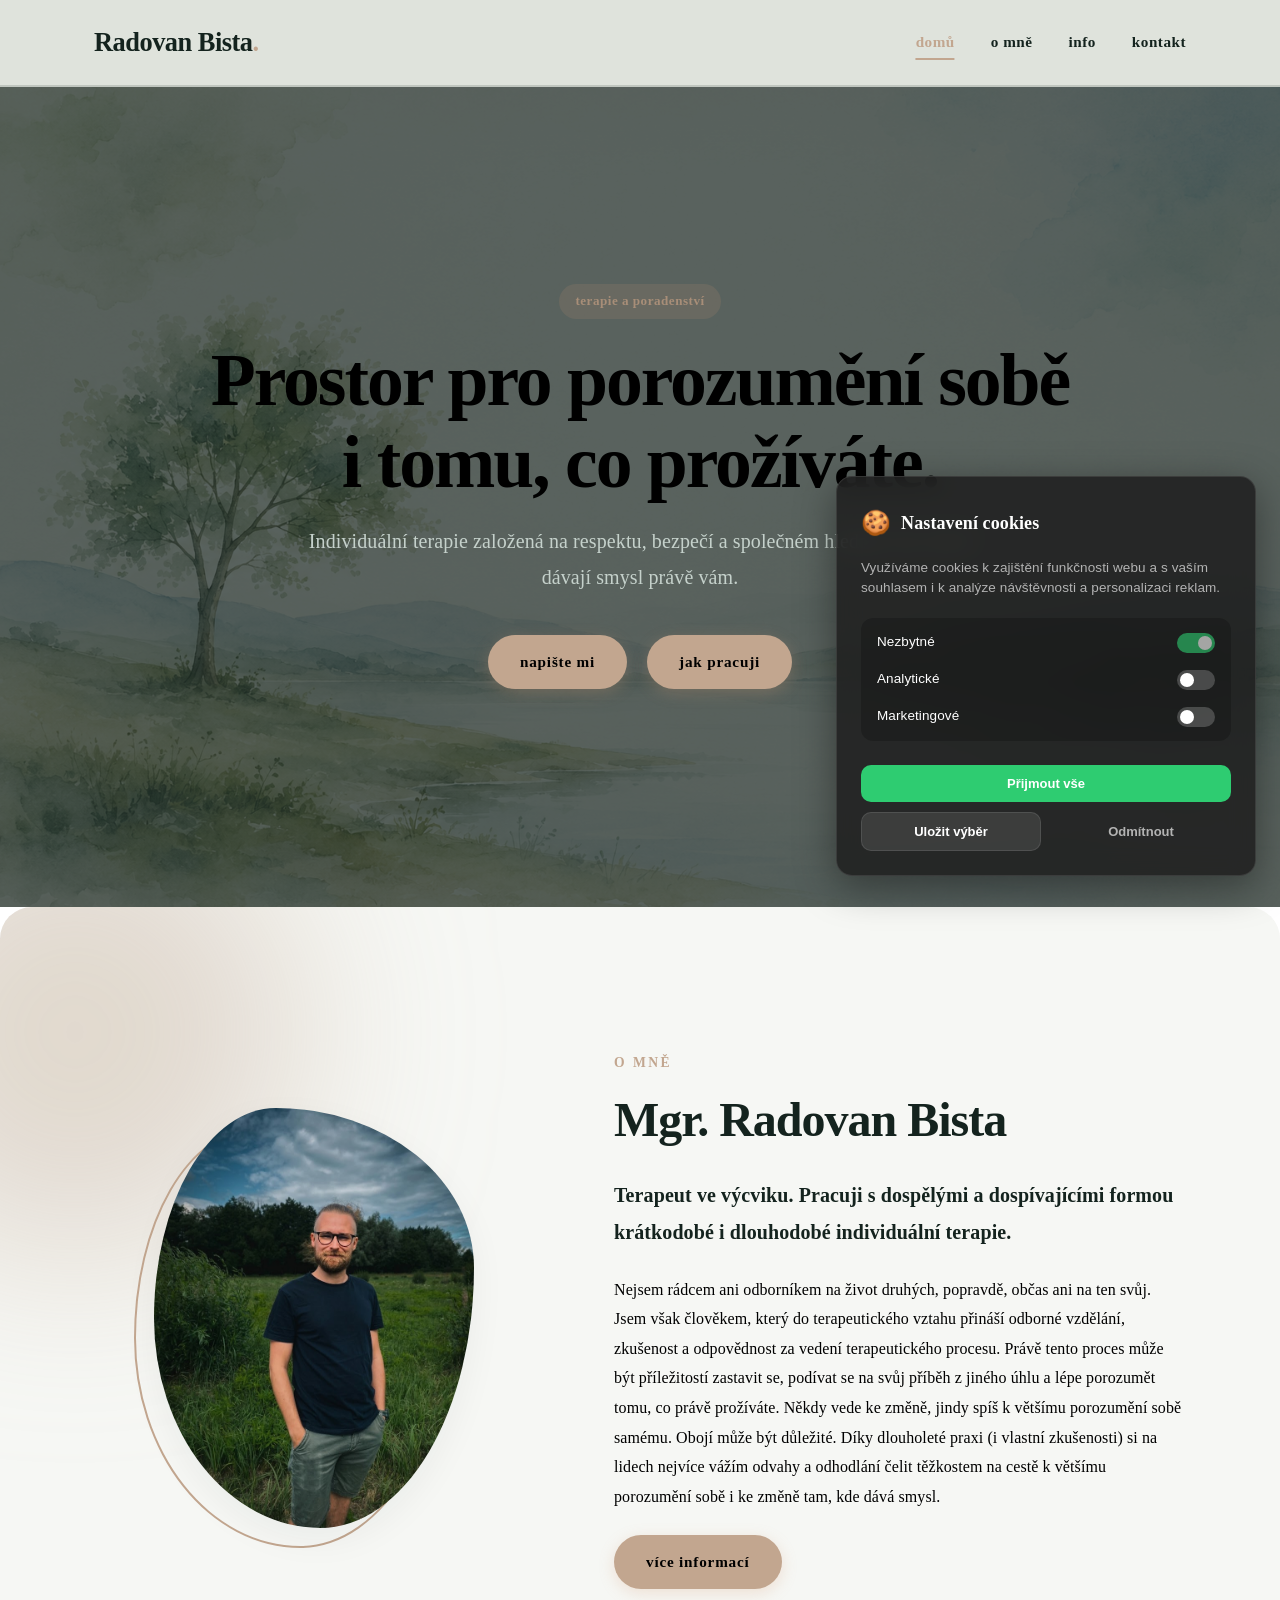
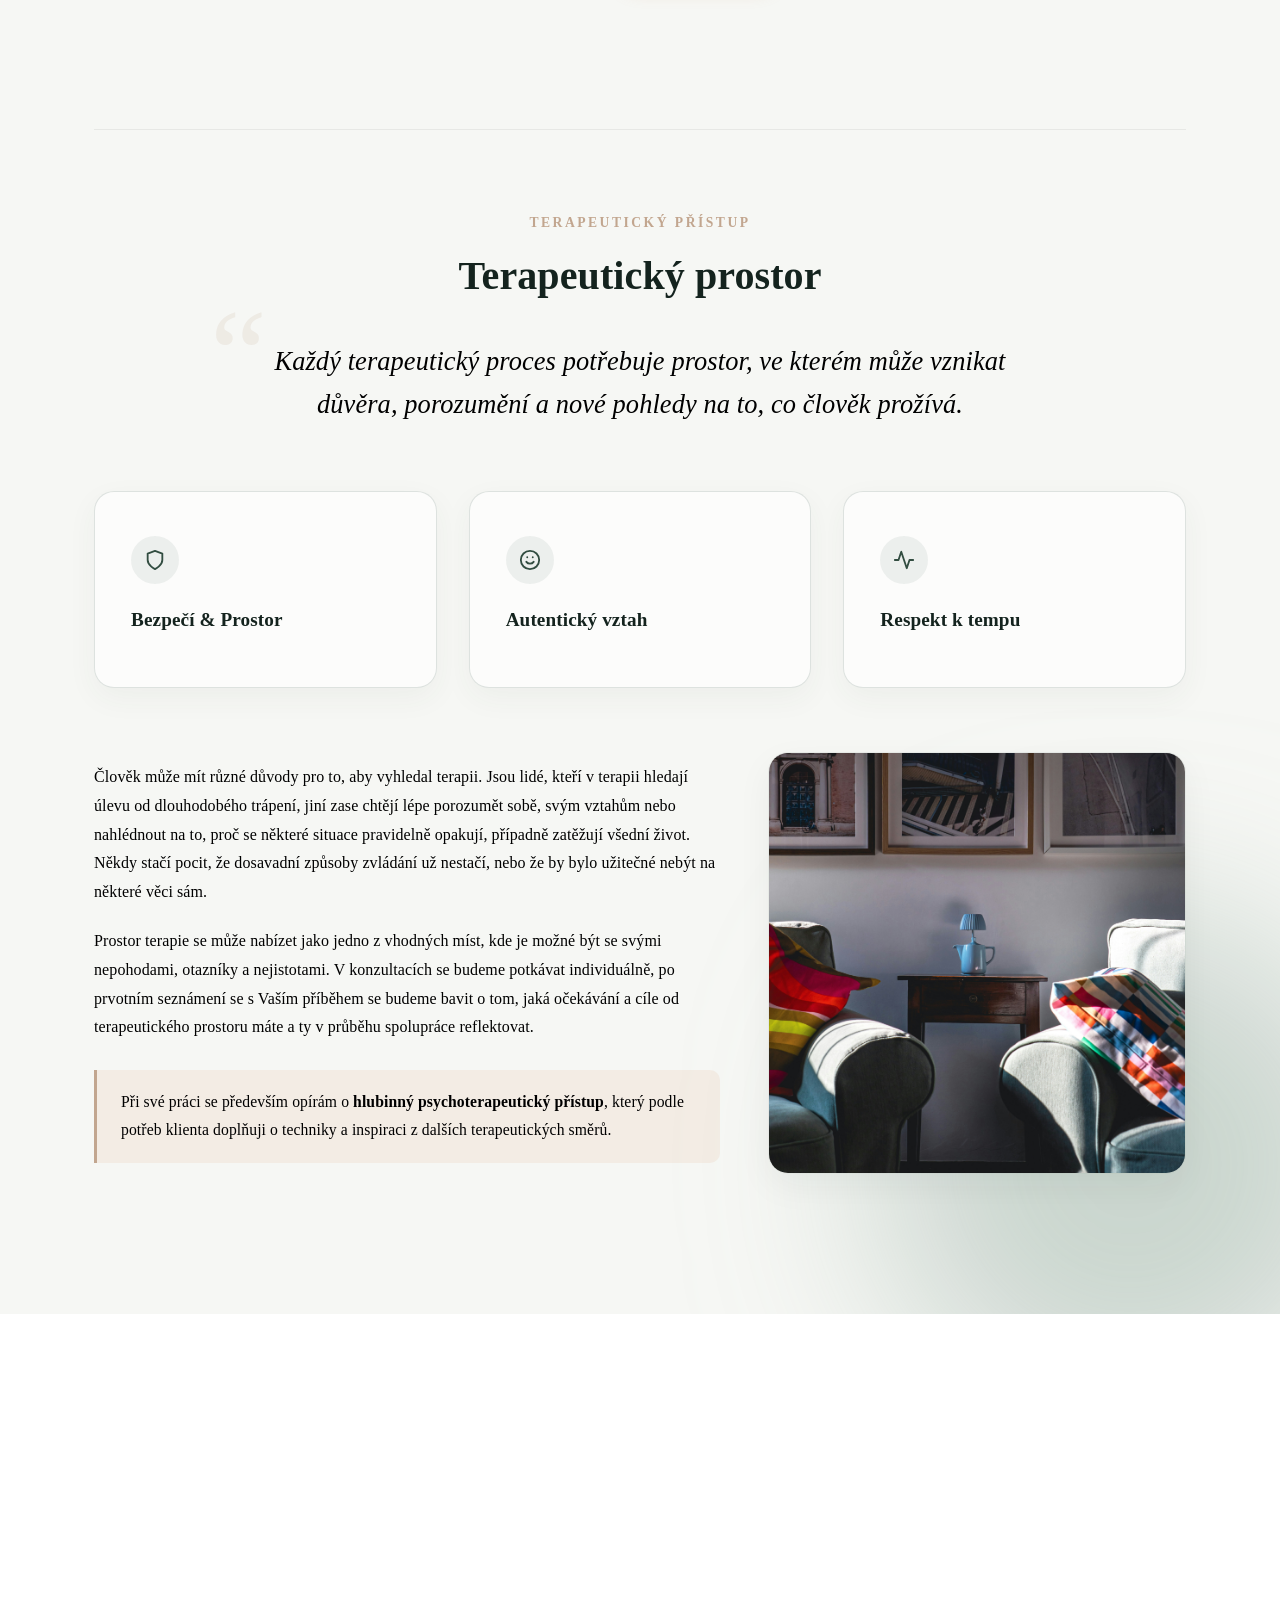
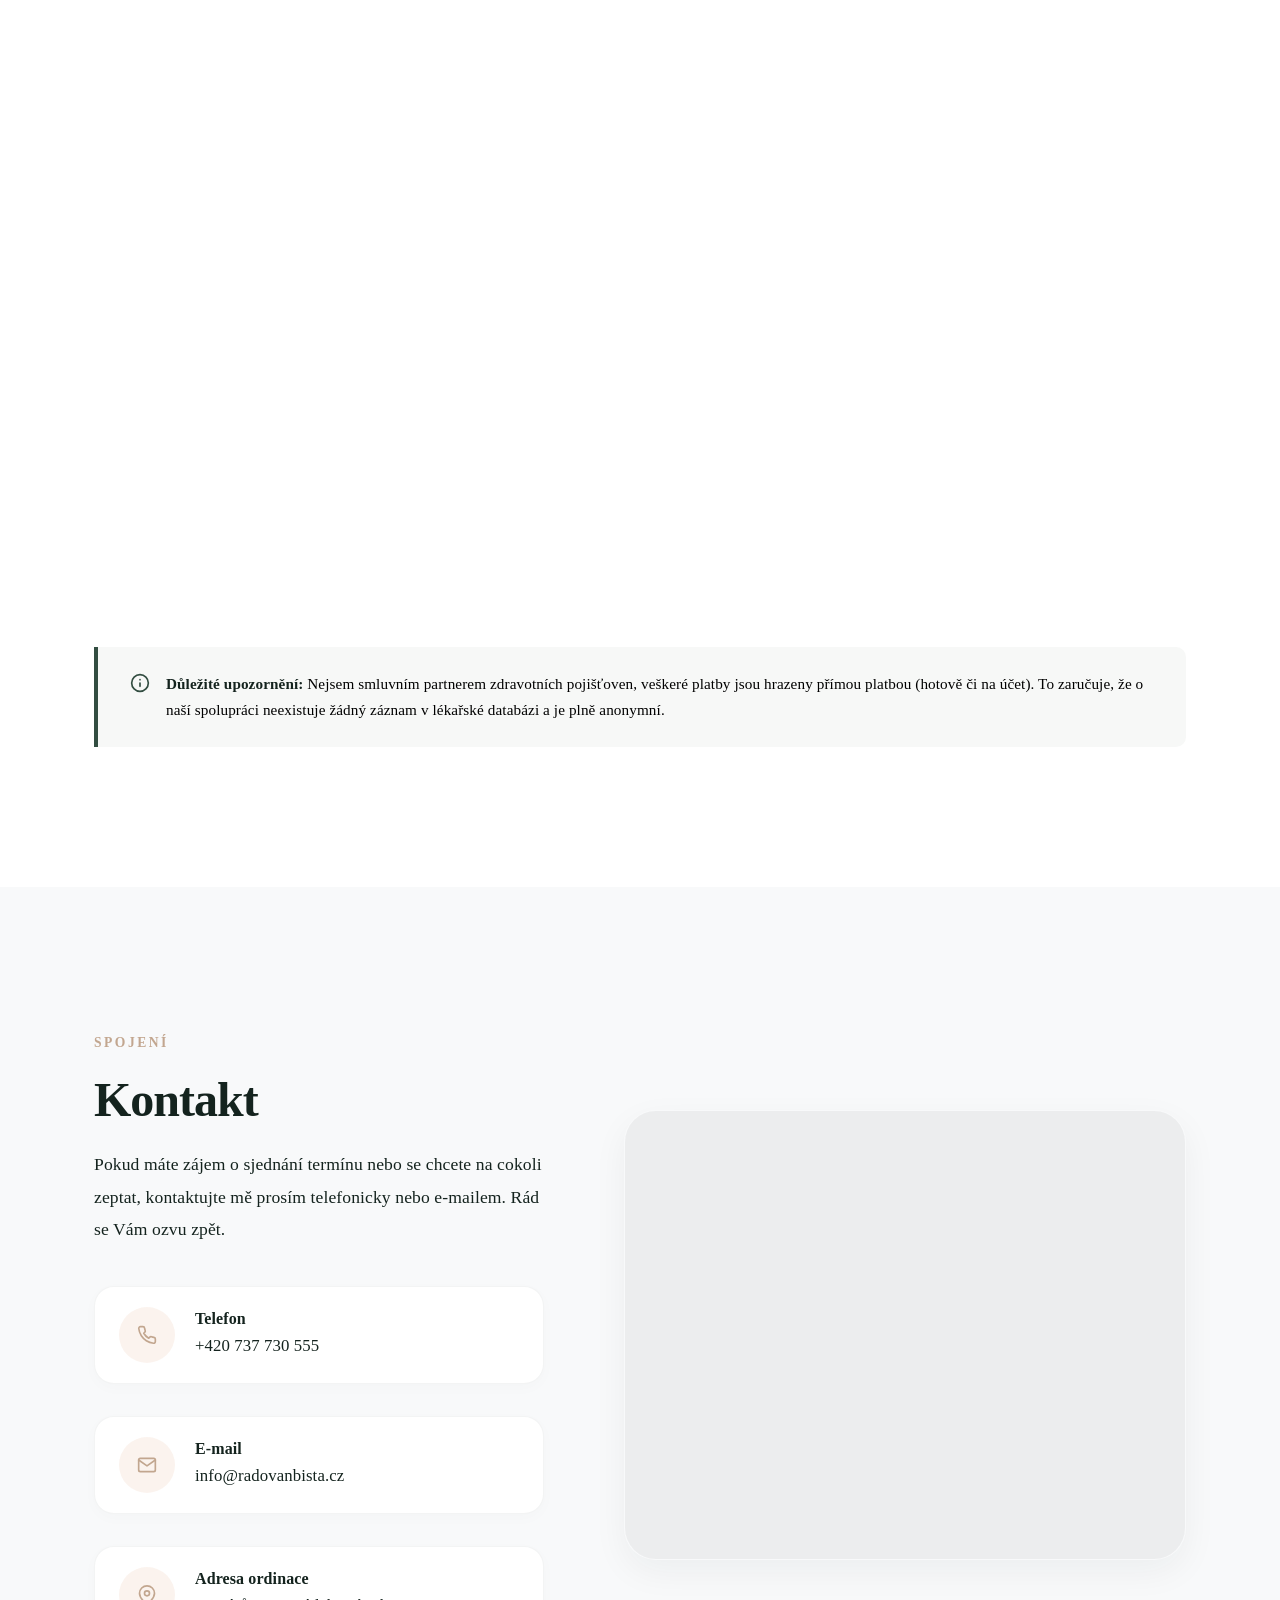
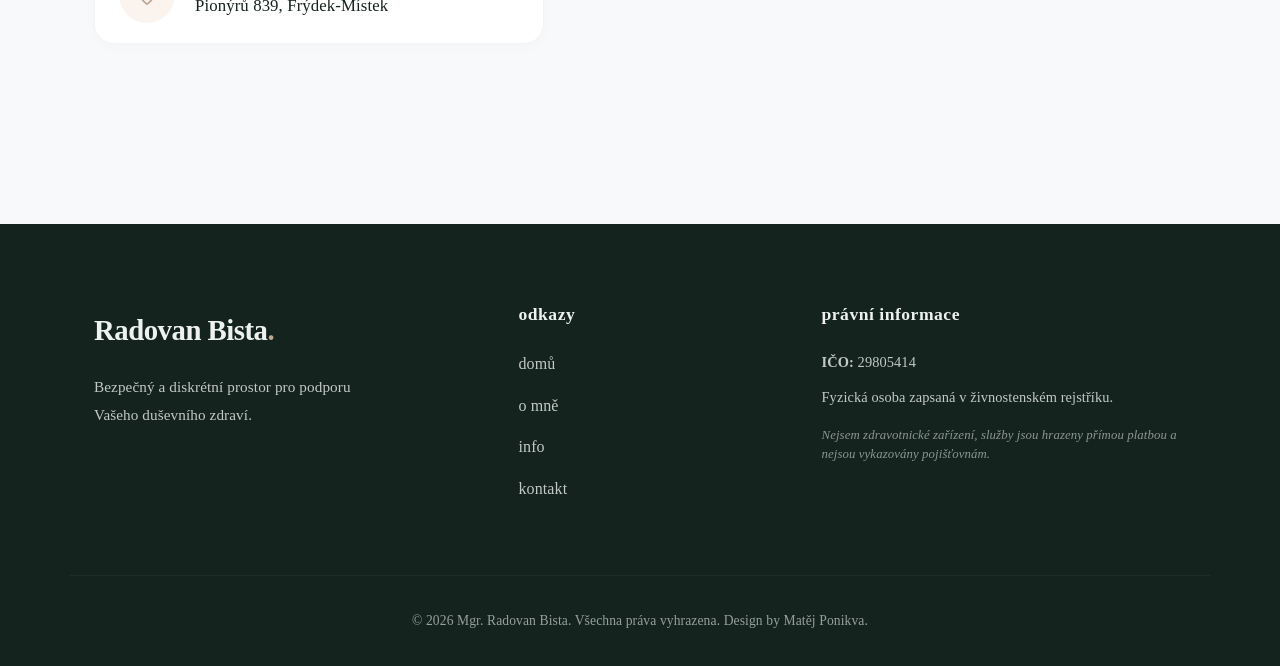
==== commit 9160f2e0: "map pionýrů" ====
--- a/index.html
+++ b/index.html
@@ -286,7 +286,8 @@
                 <div class="map-container-wrapper">
                     <div class="map-container-tint"></div>
                     <div class="map-container">
-                        <iframe src="https://maps.google.com/maps?q=N%C3%A1dra%C5%BEn%C3%AD%2042,%20Ostrava&t=&z=15&ie=UTF8&iwloc=&output=embed" width="100%" height="100%" style="border:0;" allowfullscreen="" loading="lazy"></iframe>
+                        <!-- <iframe src="" width="600" height="450" style="border:0;" allowfullscreen="" loading="lazy" referrerpolicy="strict-origin-when-cross-origin"></iframe> -->
+                        <iframe src="https://www.google.com/maps/embed?pb=!1m18!1m12!1m3!1d3176.3257297462897!2d18.339285576882826!3d49.684536242214214!2m3!1f0!2f0!3f0!3m2!1i1024!2i768!4f13.1!3m3!1m2!1s0x4713f7309cbe1ee9%3A0x8b58502366f460f4!2zUGlvbsO9csWvIDgzOSwgNzM4IDAxIEZyw71kZWstTcOtc3RlayAx!5e1!3m2!1scs!2scz!4v1784833918184!5m2!1scs!2scz" width="100%" height="100%" style="border:0;" allowfullscreen="" loading="lazy"></iframe>
                     </div>
                 </div>
             </div>
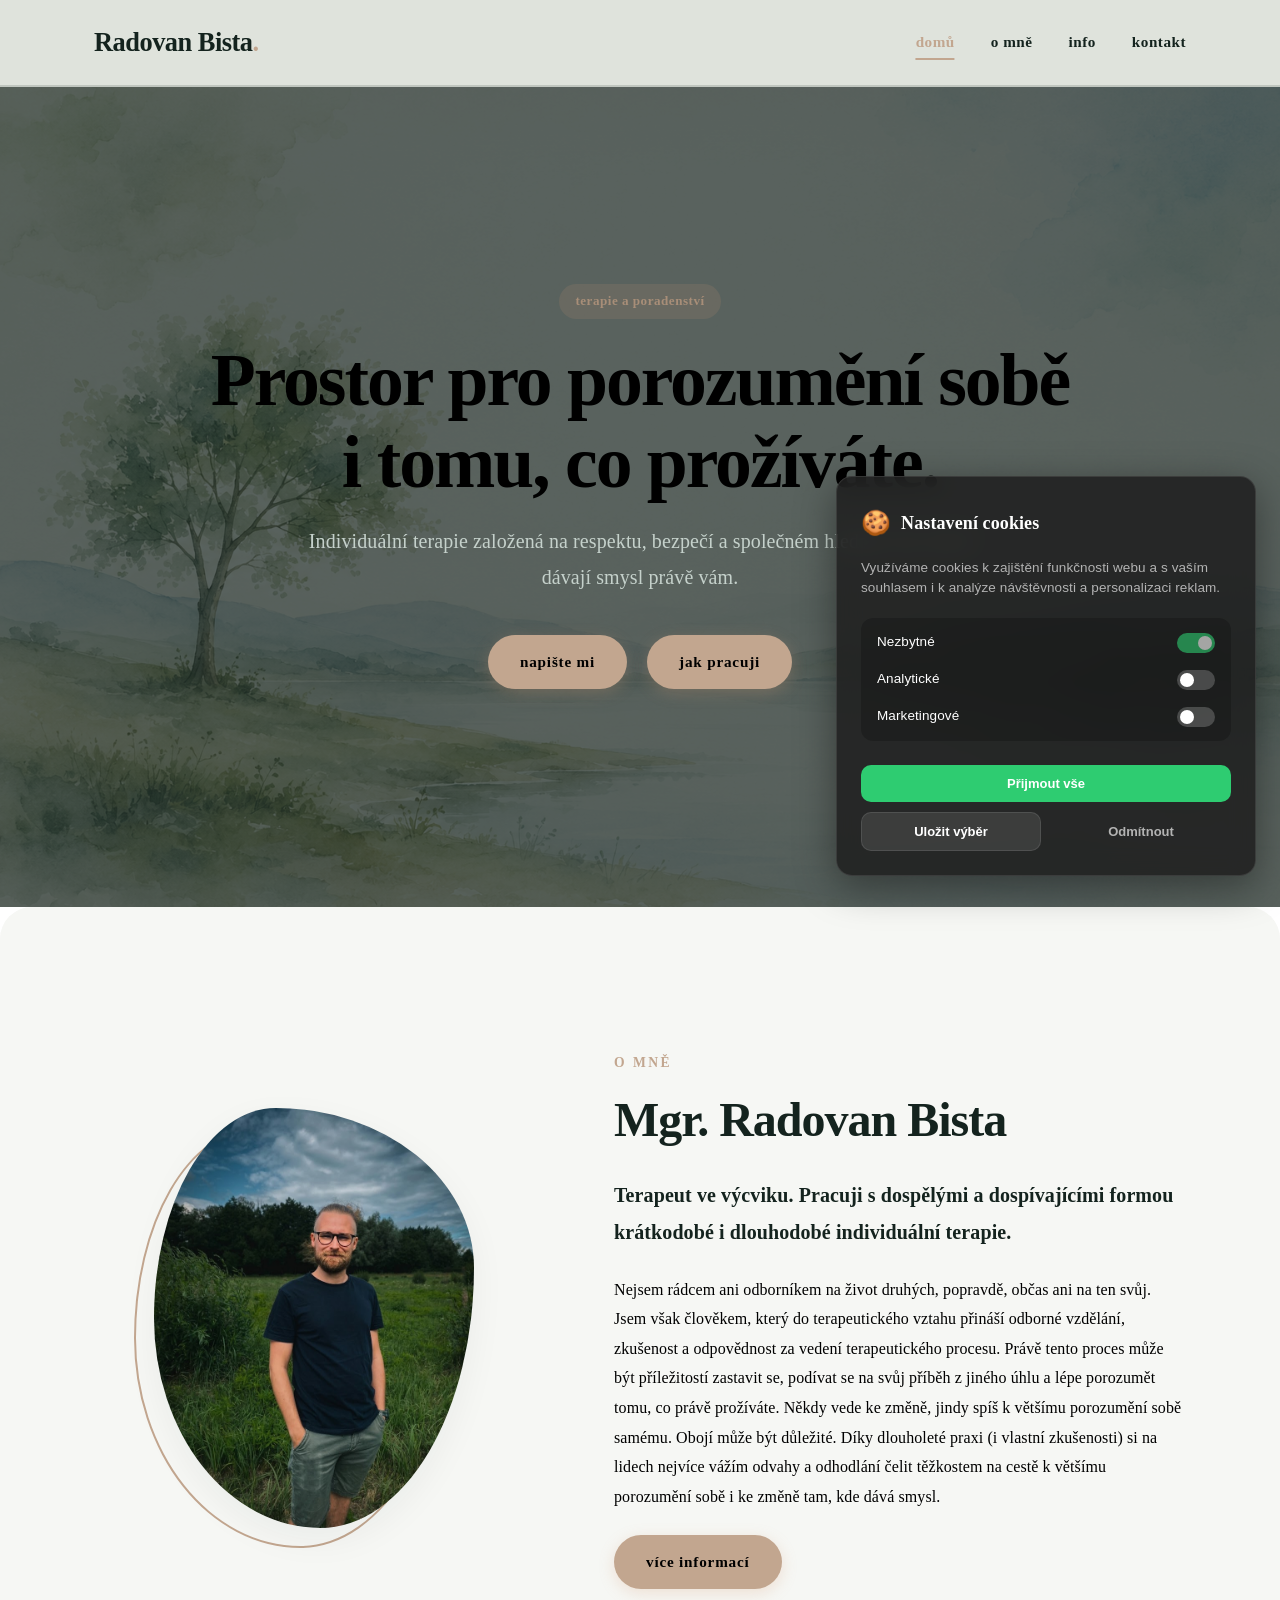
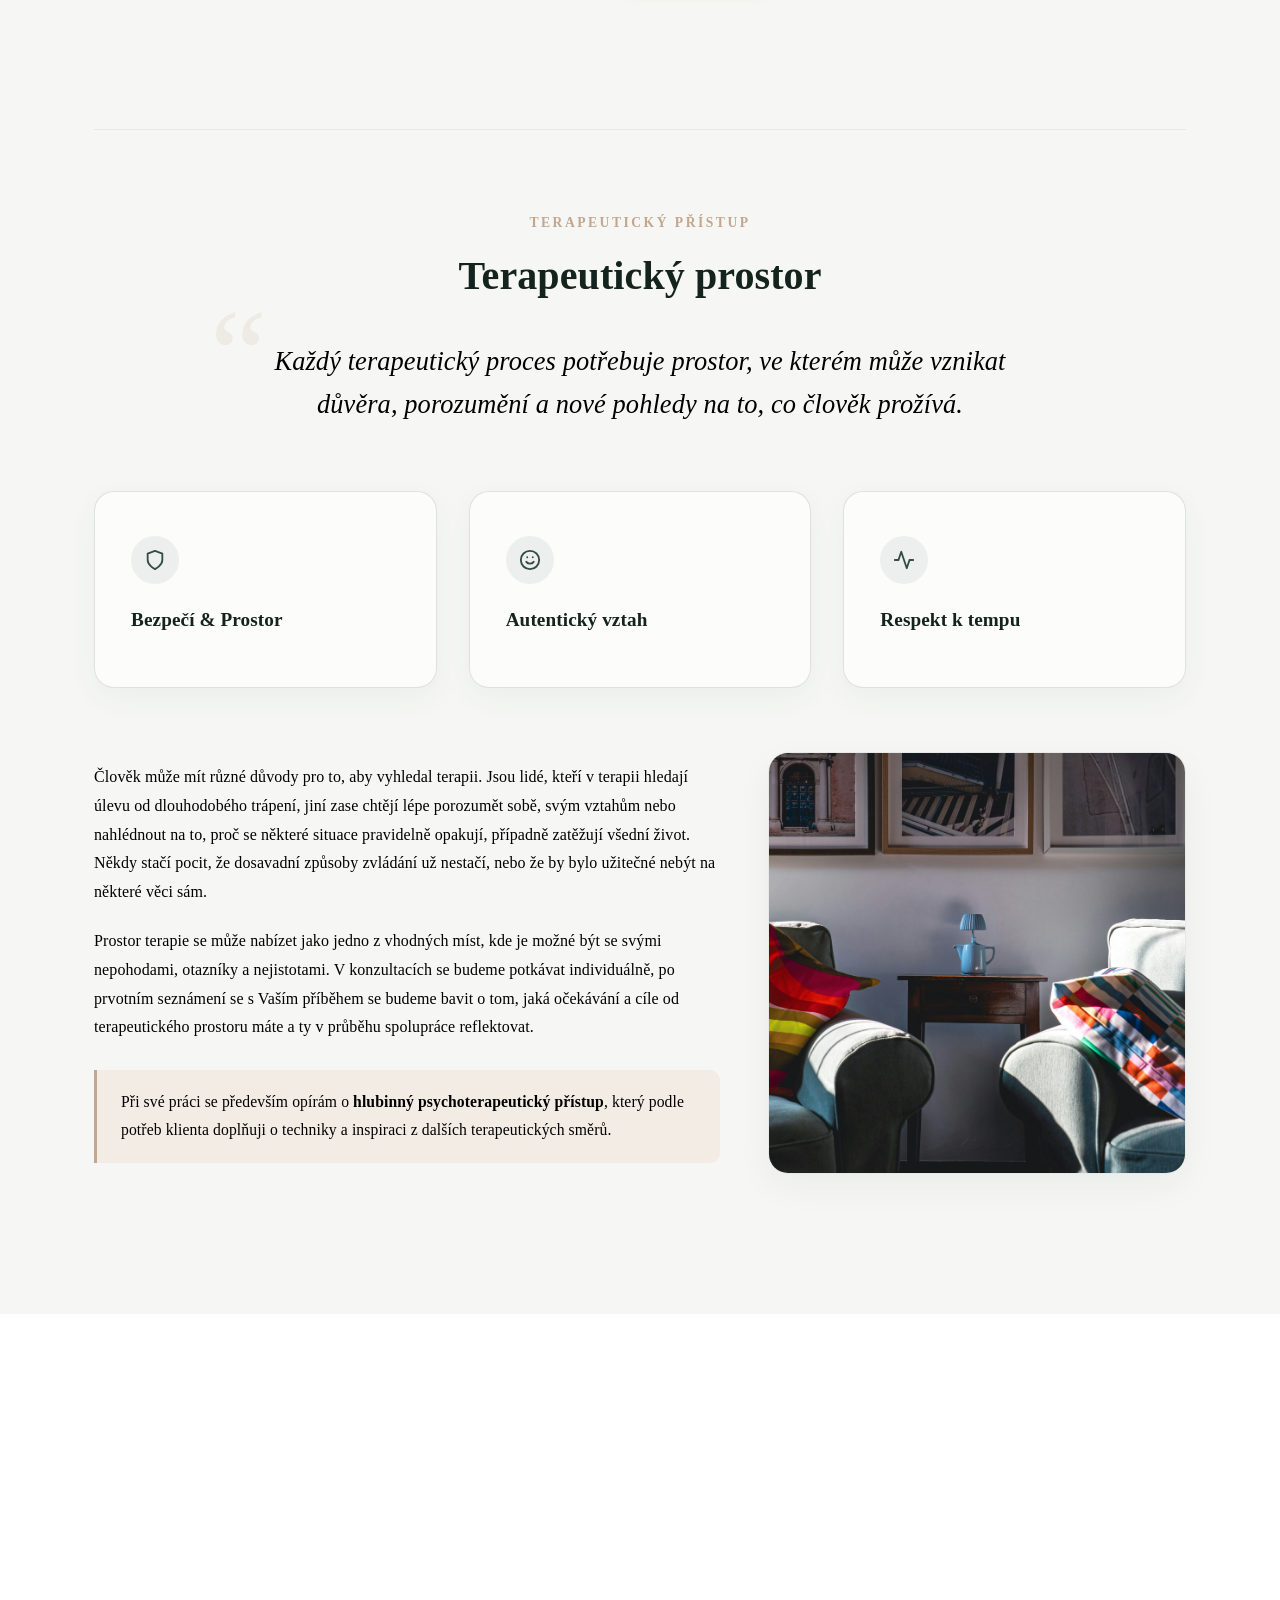
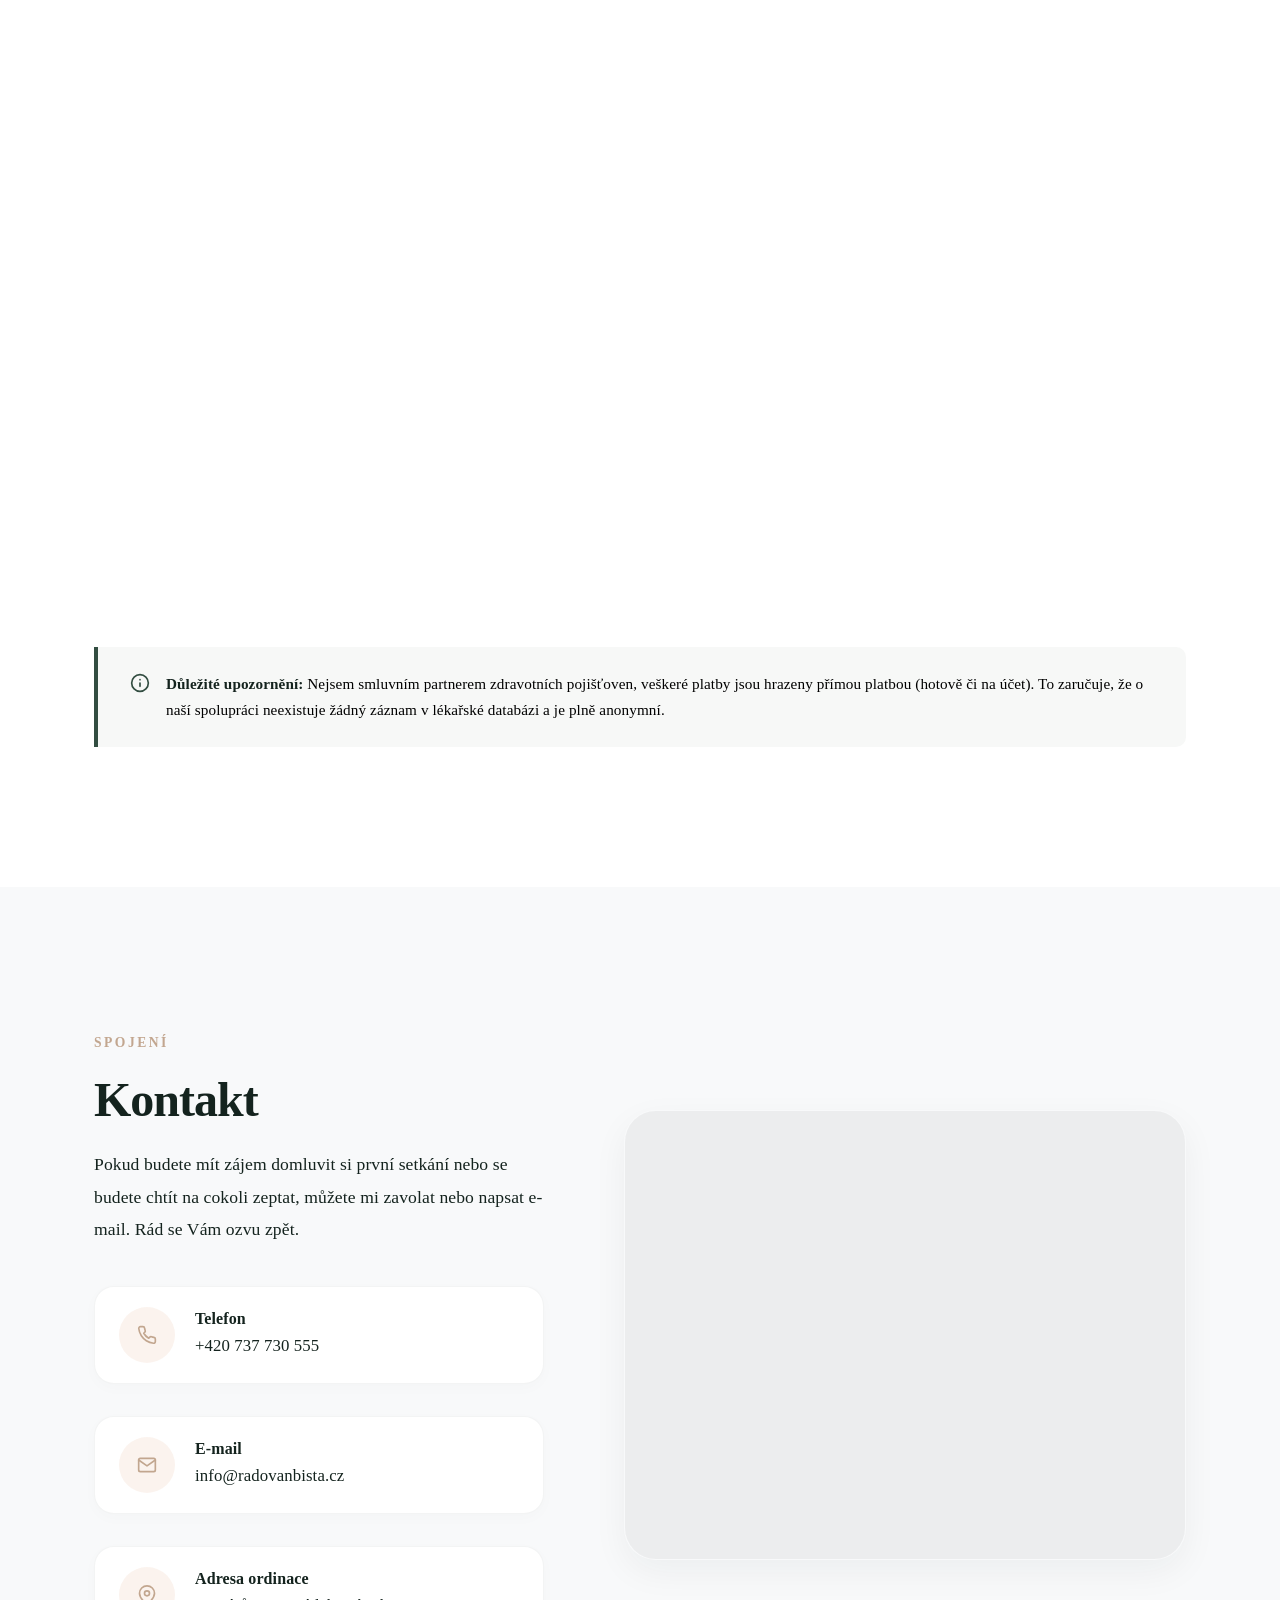
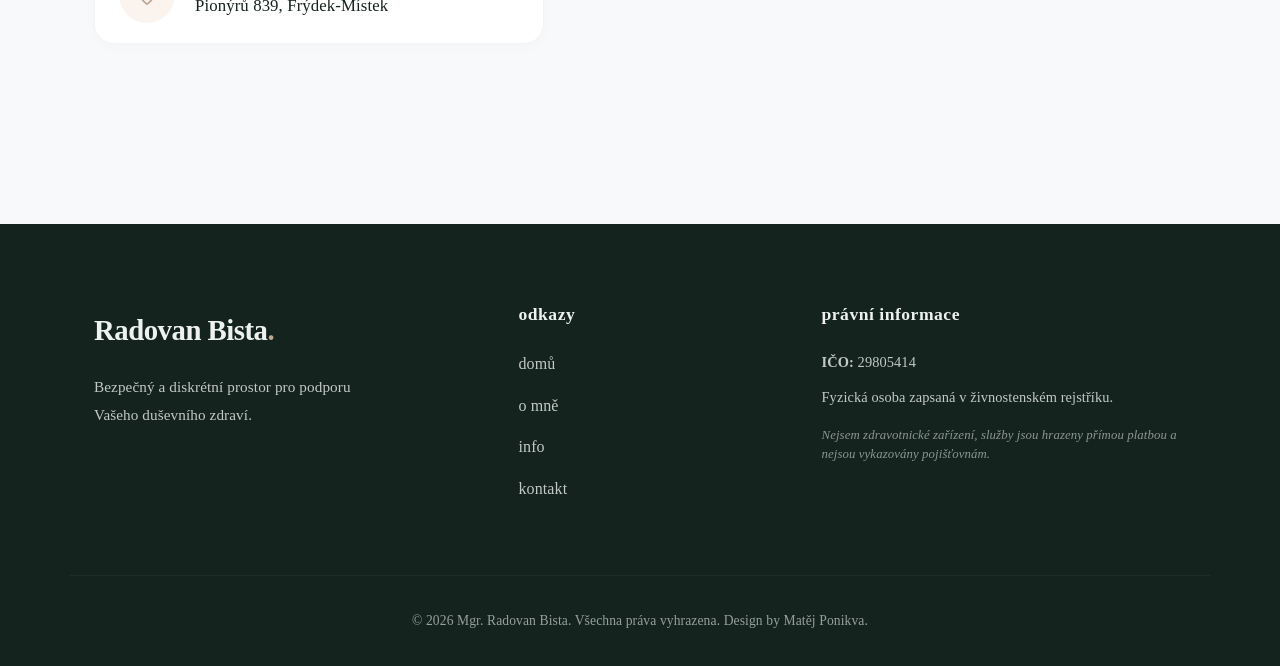
==== commit 6792904c: "kontakt msg" ====
--- a/index.html
+++ b/index.html
@@ -245,7 +245,7 @@
             <div class="contact-info reveal">
                 <span class="section-subtitle">Spojení</span>
                 <h2>Kontakt</h2>
-                <p class="contact-lead-text">Pokud máte zájem o sjednání termínu nebo se chcete na cokoli zeptat, kontaktujte mě prosím telefonicky nebo e-mailem. Rád se Vám ozvu zpět.</p>
+                <p class="contact-lead-text">Pokud budete mít zájem domluvit si první setkání nebo se budete chtít na cokoli zeptat, můžete mi zavolat nebo napsat e-mail. Rád se Vám ozvu zpět.</p>
 
                 <div class="details-list">
                     <div class="detail-item contact-card-item">
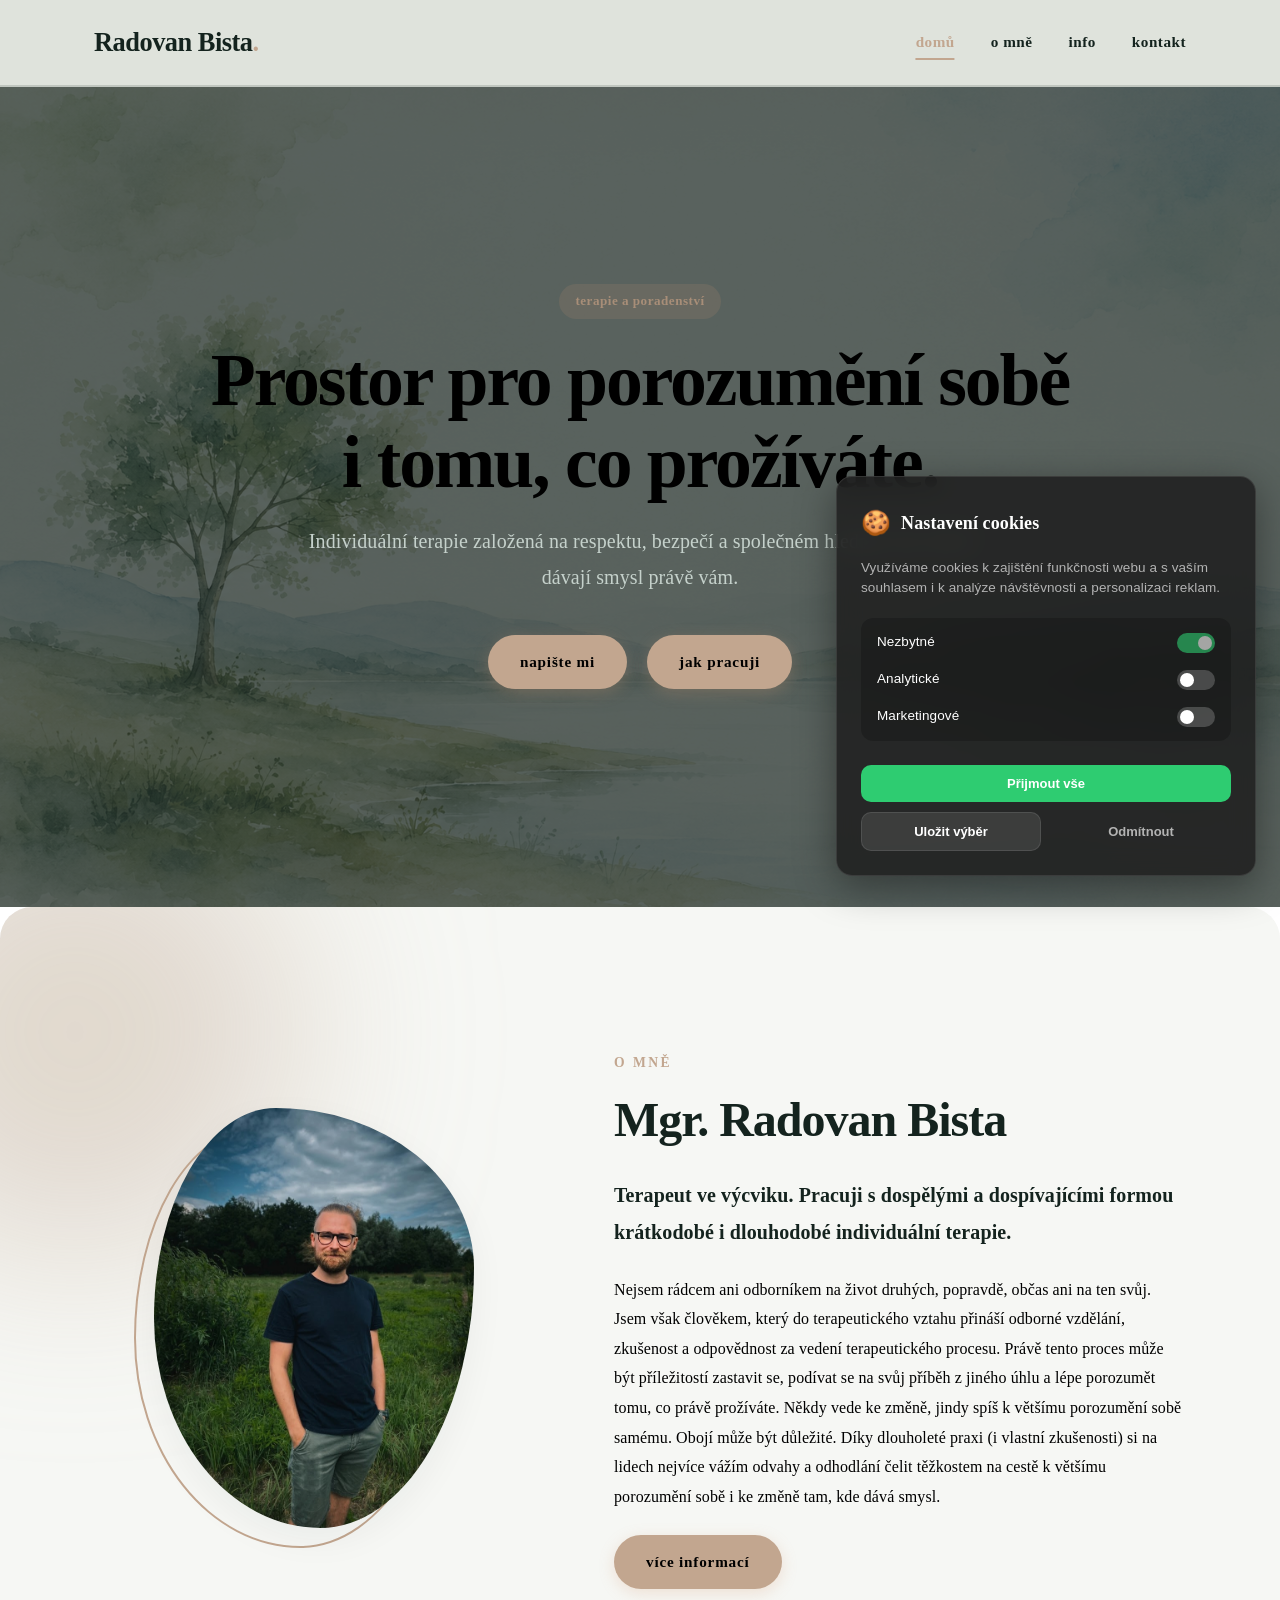
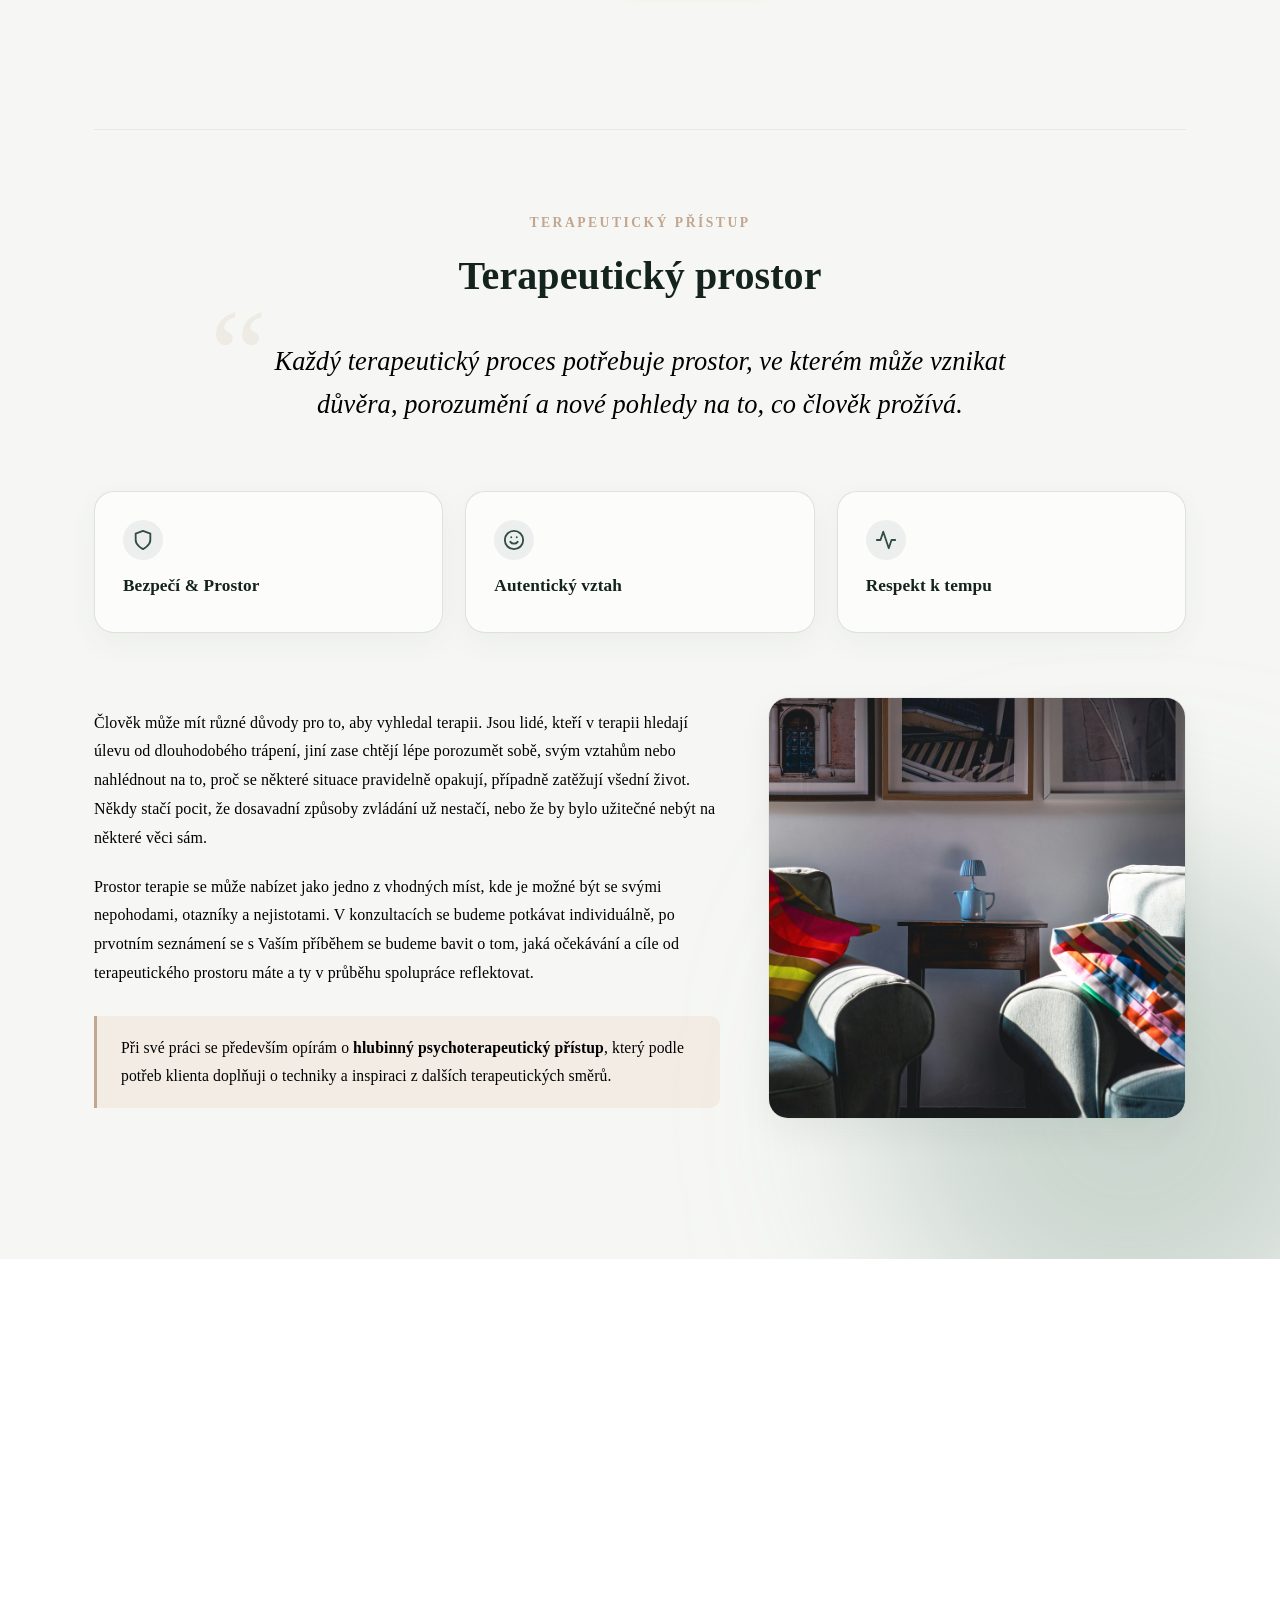
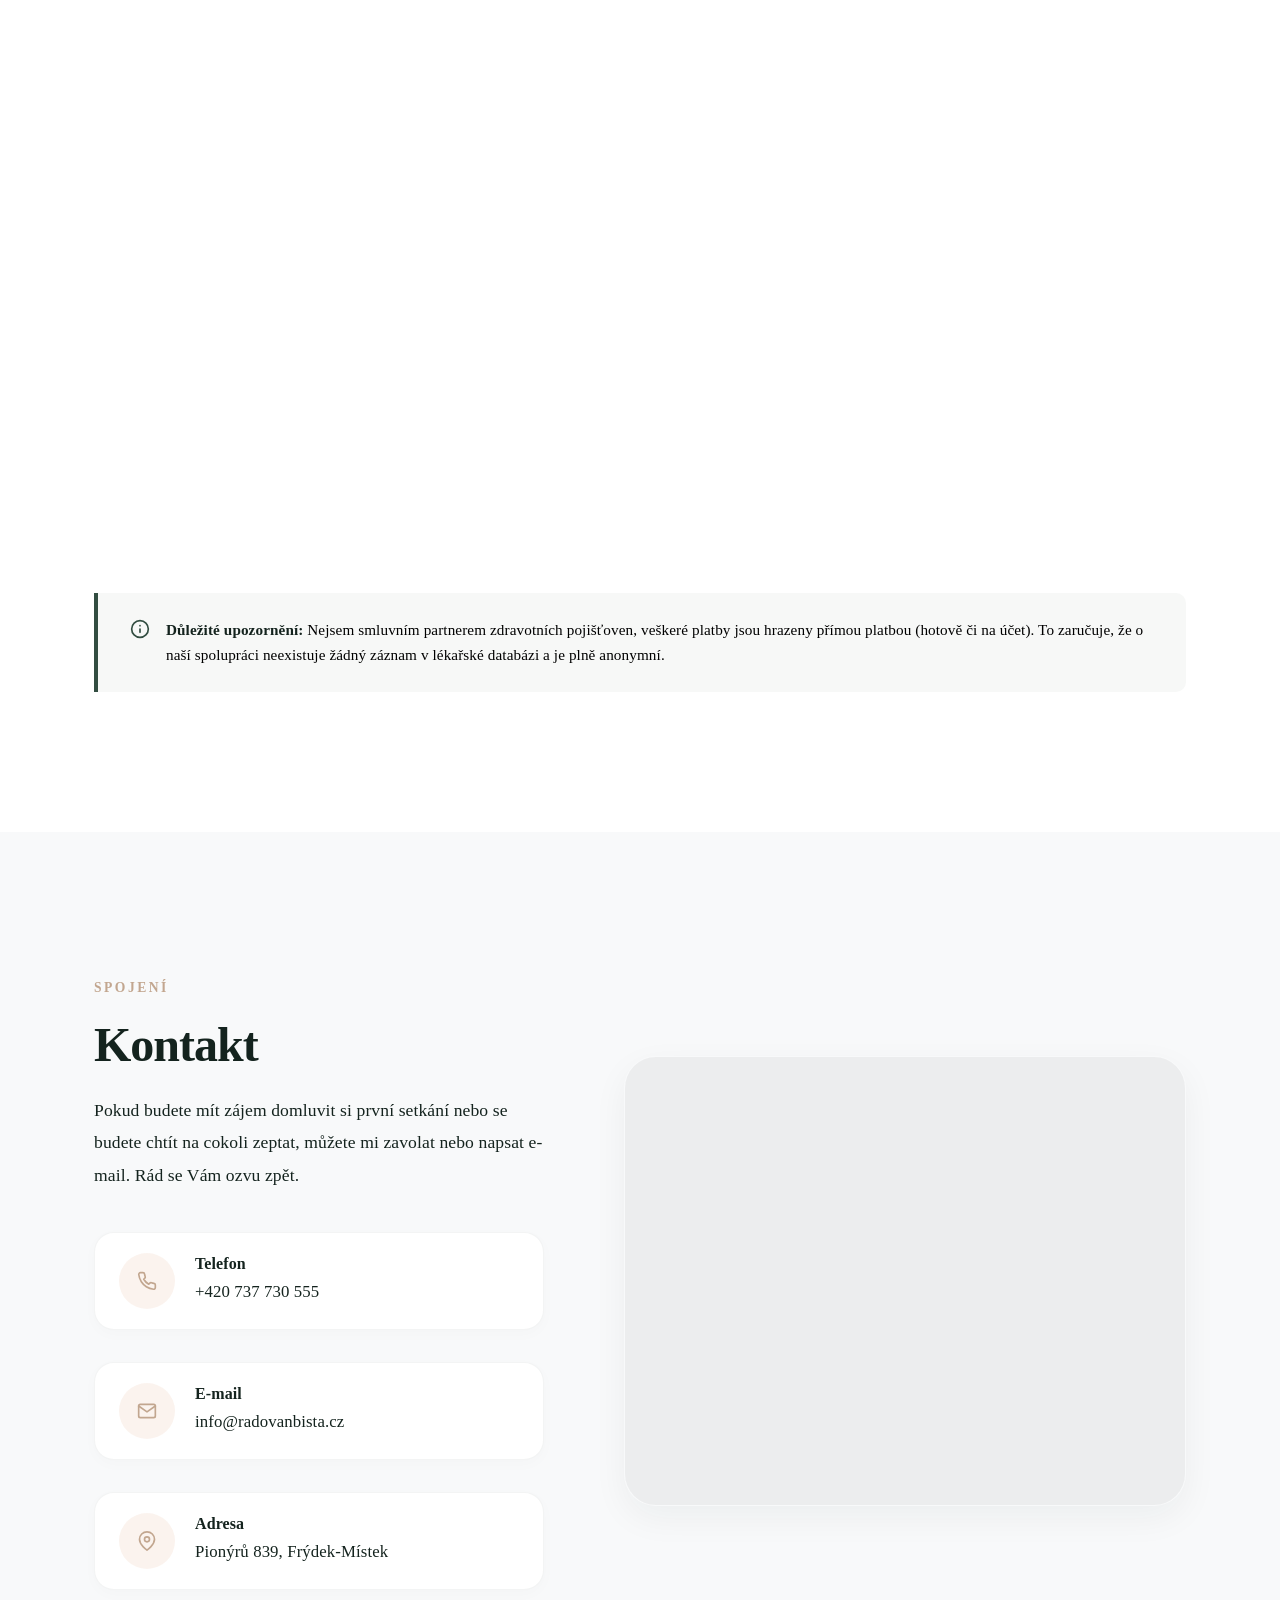
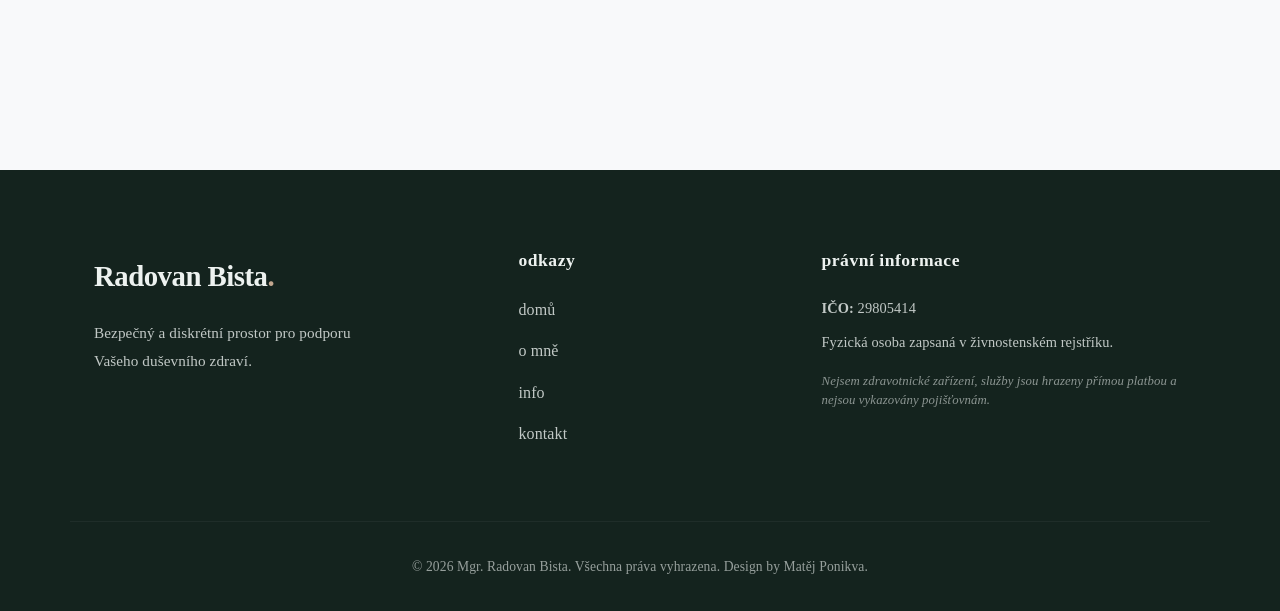
==== commit fce0159d: "todo reading a resp" ====
--- a/index.html
+++ b/index.html
@@ -273,7 +273,7 @@
                             <svg xmlns="http://www.w3.org/2000/svg" width="20" height="20" viewBox="0 0 24 24" fill="none" stroke="currentColor" stroke-width="2" stroke-linecap="round" stroke-linejoin="round"><path d="M21 10c0 7-9 13-9 13s-9-6-9-13a9 9 0 0 1 18 0z"/><circle cx="12" cy="10" r="3"/></svg>
                         </div>
                         <div class="detail-text">
-                            <h4>Adresa ordinace</h4>
+                            <h4>Adresa</h4>
                             <p>Pionýrů 839, Frýdek-Místek</p>
                         </div>
                     </div>
--- a/Styles/Styles.css
+++ b/Styles/Styles.css
@@ -49,8 +49,14 @@
     padding: 0 24px;
 }
 
-/* ==========================================================================
-   Sekce: Head a text
+@media (max-width: 1200px) {
+    .container {
+        padding: 0 20px;
+    }
+}
+
+/* ========================================================================== 
+    Sekce: Typografie
    ========================================================================== */
 h1, h2, h3, h4 {
     font-family: var(--font-headings);
@@ -83,8 +89,8 @@
     text-align: center;
 }
 
-/* ==========================================================================
-    Sekce: Střídání témat
+/* ========================================================================== 
+    Sekce: Pomocné barvy a témata
     ========================================================================== */
 .theme-light {
     background-color: var(--color-bg-light);
@@ -198,8 +204,8 @@
     background-color: var(--color-accent) !important;
 }
 
-/* ==========================================================================
-    Sekce: burger
+/* ========================================================================== 
+    Sekce: Mobilní navigace
     ========================================================================== */
 .menu-toggle {
     display: none;
@@ -385,8 +391,8 @@
     50% { transform: translateY(12px); opacity: 1; }
 }
 
-/* ==========================================================================
-    Sekce: O mně 
+/* ========================================================================== 
+    Sekce: O mně
     ========================================================================== */
 .about-section {
     padding: 140px 0;
@@ -580,12 +586,12 @@
 .pillars-grid {
     display: grid;
     grid-template-columns: repeat(3, 1fr);
-    gap: 32px;
+    gap: 22px;
 }
 
 .pillar-card {
     position: relative;
-    padding: 44px 36px;
+    padding: 28px 28px;
     border-radius: var(--border-radius-md);
     overflow: hidden;
     transition: var(--transition-smooth);
@@ -615,20 +621,20 @@
 }
 
 .pillar-icon {
-    width: 48px;
-    height: 48px;
+    width: 40px;
+    height: 40px;
     border-radius: 50%;
     display: flex;
     align-items: center;
     justify-content: center;
-    margin-bottom: 24px;
+    margin-bottom: 16px;
     position: relative;
     z-index: 2;
 }
 
 .pillar-card h4 {
-    font-size: 1.2rem;
-    margin-bottom: 12px;
+    font-size: 1.08rem;
+    margin-bottom: 8px;
     position: relative;
     z-index: 2;
 }
@@ -647,8 +653,8 @@
     color: var(--color-text-muted-light);
 }
 
-/* ==========================================================================
-    Sekce: Info 
+/* ========================================================================== 
+    Sekce: Archivní info bloky
     ========================================================================== */
 .info-section {
     padding: 140px 0;
@@ -753,8 +759,8 @@
     color: var(--color-accent-dark);
 }
 
-/* ==========================================================================
-    Sekce: Samostatný ceník
+/* ========================================================================== 
+    Sekce: Ceník
     ========================================================================== */
 .pricing-section {
     padding: 140px 0;
@@ -862,9 +868,9 @@
 
 
 
-/* ==========================================================================
-   Sekce: Info / Praktické informace
-   ========================================================================== */
+/* ========================================================================== 
+    Sekce: Info
+    ========================================================================== */
 .info-section-clean {
     background-color: #ffffff !important;
     padding: 120px 0;
@@ -1129,8 +1135,8 @@
     opacity: 0;
 }
 
-/* ==========================================================================
-    Sekce: Footer
+/* ========================================================================== 
+    Sekce: Patička
     ========================================================================== */
 .footer-main {
     background-color: var(--color-primary-dark);
@@ -1239,10 +1245,57 @@
     .text-center-hero h1 {
         font-size: 3.5rem;
     }
-    
+
+    .hero-section {
+        padding: 100px 0 120px;
+        min-height: auto;
+    }
+
+    .about-section,
+    .pricing-section,
+    .contact-section {
+        padding: 110px 0;
+    }
+
     .about-grid,
     .contact-grid {
-        gap: 40px;
+        gap: 32px;
+    }
+
+    .approach-block {
+        margin-top: 100px;
+        padding-top: 60px;
+    }
+
+    .credo-quote {
+        padding: 0 20px;
+        margin-bottom: 48px;
+    }
+
+    .pillars-grid {
+        gap: 16px;
+    }
+
+    .pillar-card {
+        padding: 24px 22px;
+    }
+
+    .pricing-grid {
+        gap: 24px;
+        margin-top: 48px;
+    }
+
+    .price-card {
+        padding: 44px 32px;
+    }
+
+    .contact-visual {
+        height: 400px;
+    }
+    
+    .about-grid,
+    .contact-grid {
+        gap: 32px;
     }
     
     .footer-grid {
@@ -1269,19 +1322,60 @@
     .info-section-clean .formats-grid {
         grid-template-columns: 1fr;
     }
+
+    .text-center-hero h1 {
+        font-size: 3.1rem;
+    }
+
+    .text-center-hero .hero-lead {
+        font-size: 1.12rem;
+        max-width: 600px;
+    }
+
+    .about-content h2,
+    .pricing-header h2,
+    .contact-info h2 {
+        font-size: 2.6rem;
+    }
+
+    .about-content .lead-text {
+        font-size: 1.12rem;
+    }
+
+    .space-content-grid {
+        gap: 28px;
+    }
+
+    .space-image {
+        height: 280px;
+    }
+
+    .contact-section {
+        padding-bottom: 140px;
+    }
 }
 
 @media (max-width: 768px) {
     html {
         font-size: 15px;
     }
+
+    .container {
+        padding: 0 18px;
+    }
     
     .hero-section {
-        padding: 100px 0;
+        padding: 88px 0 96px;
+        min-height: auto;
     }
 
     .text-center-hero h1 {
-        font-size: 3rem;
+        font-size: 2.7rem;
+    }
+
+    .text-center-hero .hero-lead {
+        font-size: 1.05rem;
+        margin-bottom: 32px;
     }
     
     .menu-toggle {
@@ -1295,7 +1389,7 @@
         width: 80%;
         max-width: 320px;
         height: 100vh;
-        background-color: var(--color-bg-light);
+        background-color: #F8F9FA;
         flex-direction: column;
         justify-content: center;
         align-items: center;
@@ -1338,21 +1432,44 @@
     }
     
     .about-visual {
-        margin-bottom: 30px;
+        margin-bottom: 18px;
     }
     
     .about-organic-wrapper {
-        max-width: 280px;
-        height: 380px;
+        max-width: 260px;
+        height: 340px;
+    }
+
+    .about-content h2 {
+        font-size: 2.25rem;
+        margin-bottom: 20px;
+    }
+
+    .about-content .lead-text {
+        font-size: 1.05rem;
+    }
+
+    .about-content p,
+    .space-text-content p {
+        margin-bottom: 18px;
     }
     
     .credo-quote p {
-        font-size: 1.35rem;
+        font-size: 1.18rem;
+    }
+
+    .approach-block {
+        margin-top: 72px;
+        padding-top: 44px;
     }
     
     .pillars-grid {
         grid-template-columns: 1fr;
         gap: 20px;
+    }
+
+    .pillar-card {
+        padding: 22px 20px;
     }
     
     .topic-row {
@@ -1373,11 +1490,24 @@
         margin-left: auto;
         margin-right: auto;
     }
+
+    .pricing-header h2,
+    .contact-info h2 {
+        font-size: 2.3rem;
+    }
+
+    .price-card {
+        padding: 36px 26px;
+    }
     
     .formats-grid {
         grid-template-columns: 1fr;
         gap: 20px;
     }
+
+    .info-note {
+        padding: 20px 22px;
+    }
     
     .contact-grid {
         grid-template-columns: 1fr;
@@ -1385,13 +1515,29 @@
     }
     
     .contact-visual {
-        height: 350px;
+        height: 320px;
+    }
+
+    .details-list {
+        gap: 20px;
+    }
+
+    .contact-card-item {
+        padding: 18px 20px;
     }
 }
 
 @media (max-width: 576px) {
+    .container {
+        padding: 0 16px;
+    }
+
     .text-center-hero h1 {
-        font-size: 2.4rem;
+        font-size: 2.25rem;
+    }
+
+    .text-center-hero .hero-lead {
+        font-size: 0.98rem;
     }
     
     .hero-actions-centered {
@@ -1402,20 +1548,122 @@
     .hero-actions-centered .btn {
         width: 100%;
     }
+
+    .about-section,
+    .pricing-section,
+    .contact-section {
+        padding: 88px 0;
+    }
+
+    .about-organic-wrapper {
+        max-width: 230px;
+        height: 300px;
+    }
+
+    .about-content h2,
+    .pricing-header h2,
+    .contact-info h2 {
+        font-size: 2rem;
+    }
+
+    .credo-quote {
+        padding: 0;
+        margin-bottom: 36px;
+    }
+
+    .credo-quote p {
+        font-size: 1.08rem;
+    }
+
+    .pillar-card {
+        padding: 20px 18px;
+    }
+
+    .price-card {
+        padding: 30px 20px;
+    }
+
+    .price-value {
+        font-size: 1.9rem;
+    }
+
+    .contact-visual {
+        height: 280px;
+    }
+
+    .contact-card-item {
+        gap: 14px;
+        padding: 16px 18px;
+    }
+
+    .detail-icon {
+        width: 48px;
+        height: 48px;
+    }
+
+    .footer-main {
+        padding: 64px 0 28px;
+    }
     
     .footer-grid {
         grid-template-columns: 1fr;
+        gap: 32px;
     }
     
     .footer-col.branding {
         grid-column: span 1;
     }
+
+    .footer-bottom {
+        margin-top: 40px;
+        padding-top: 24px;
+        text-align: center;
+    }
     .smallFooter {
         font-size: 2px;
     }
 }
-/* ==========================================================================
-    Sekce: Cookie Popup
+
+@media (max-width: 420px) {
+    .text-center-hero h1 {
+        font-size: 2rem;
+    }
+
+    .badge {
+        font-size: 0.74rem;
+        padding: 5px 12px;
+    }
+
+    .hero-section {
+        padding: 78px 0 84px;
+    }
+
+    .about-organic-wrapper {
+        max-width: 210px;
+        height: 280px;
+    }
+
+    .section-subtitle {
+        font-size: 0.72rem;
+        letter-spacing: 1.8px;
+    }
+
+    .format-card,
+    .info-note,
+    .contact-card-item {
+        border-radius: 16px;
+    }
+
+    .space-image {
+        height: 240px;
+    }
+
+    .contact-visual {
+        height: 250px;
+    }
+}
+/* ========================================================================== 
+    Sekce: Cookie banner
     ========================================================================== */
 .cookie-banner {
     position: fixed;
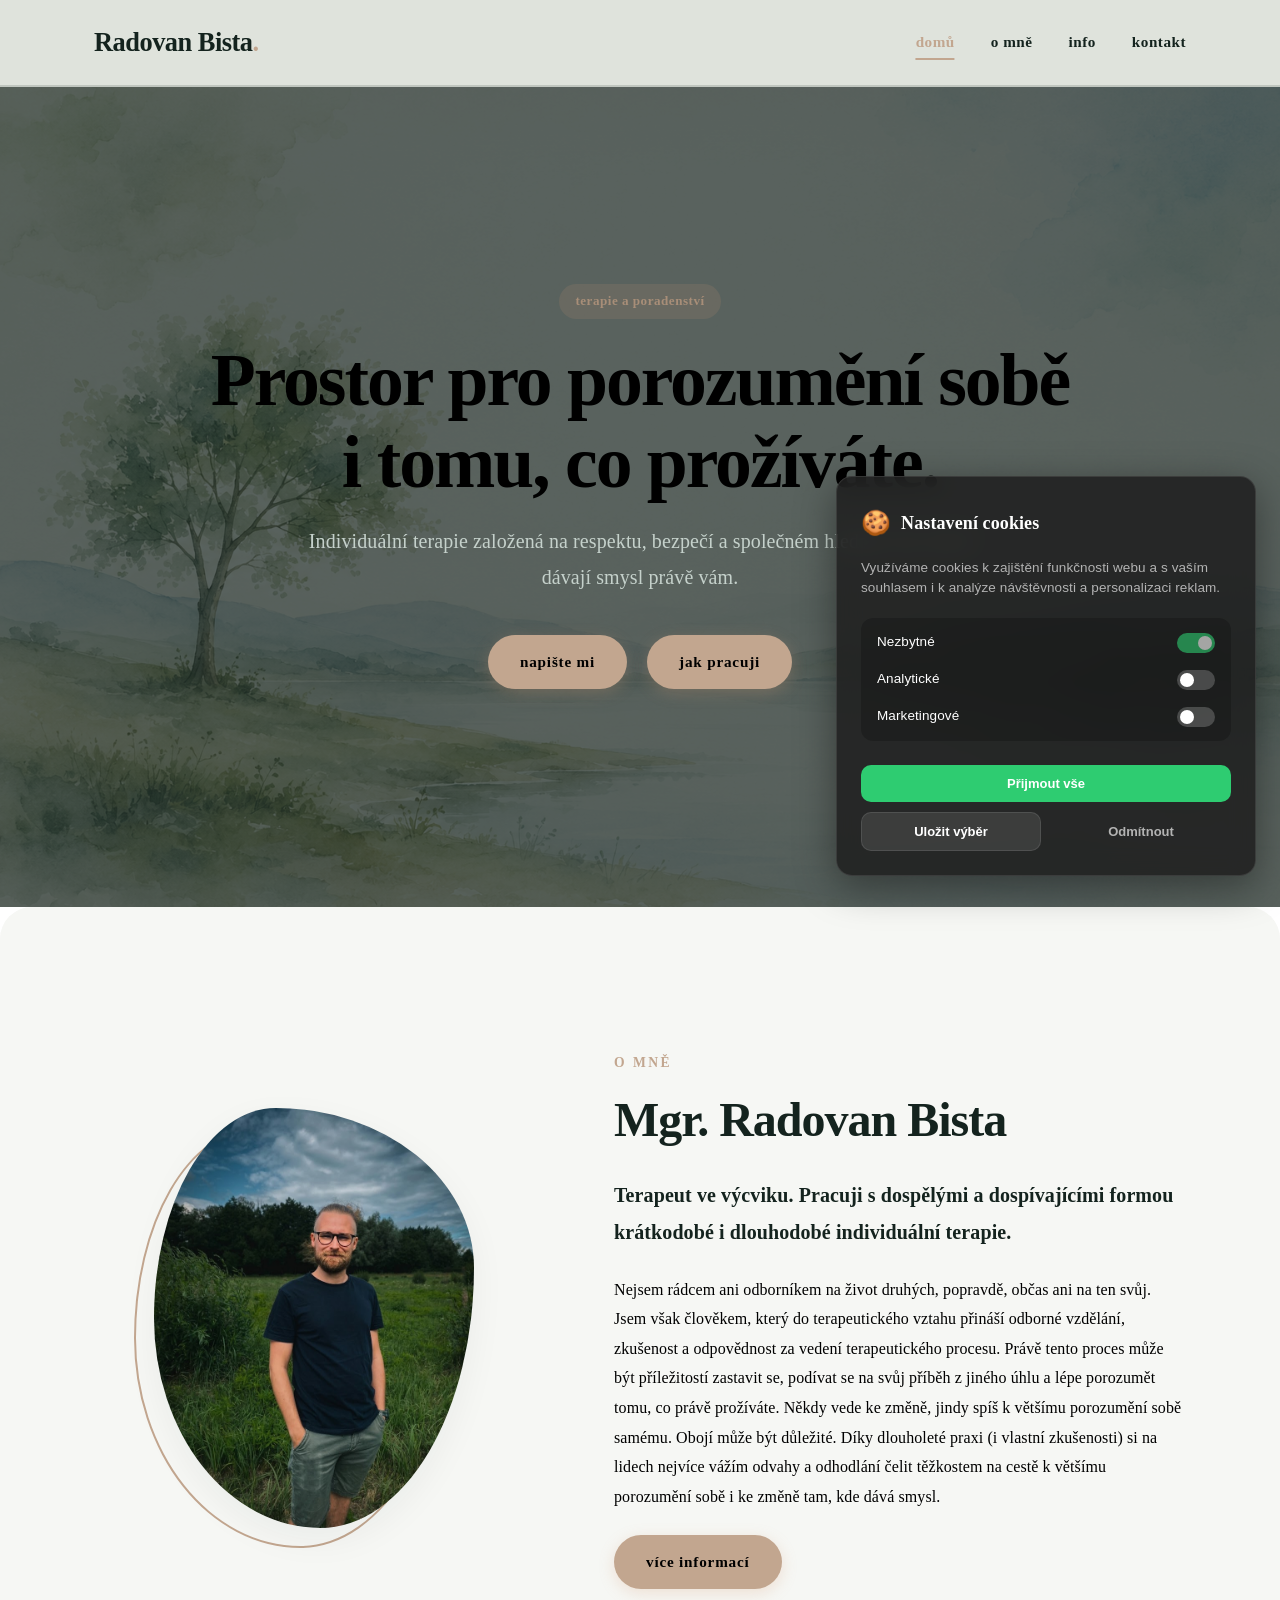
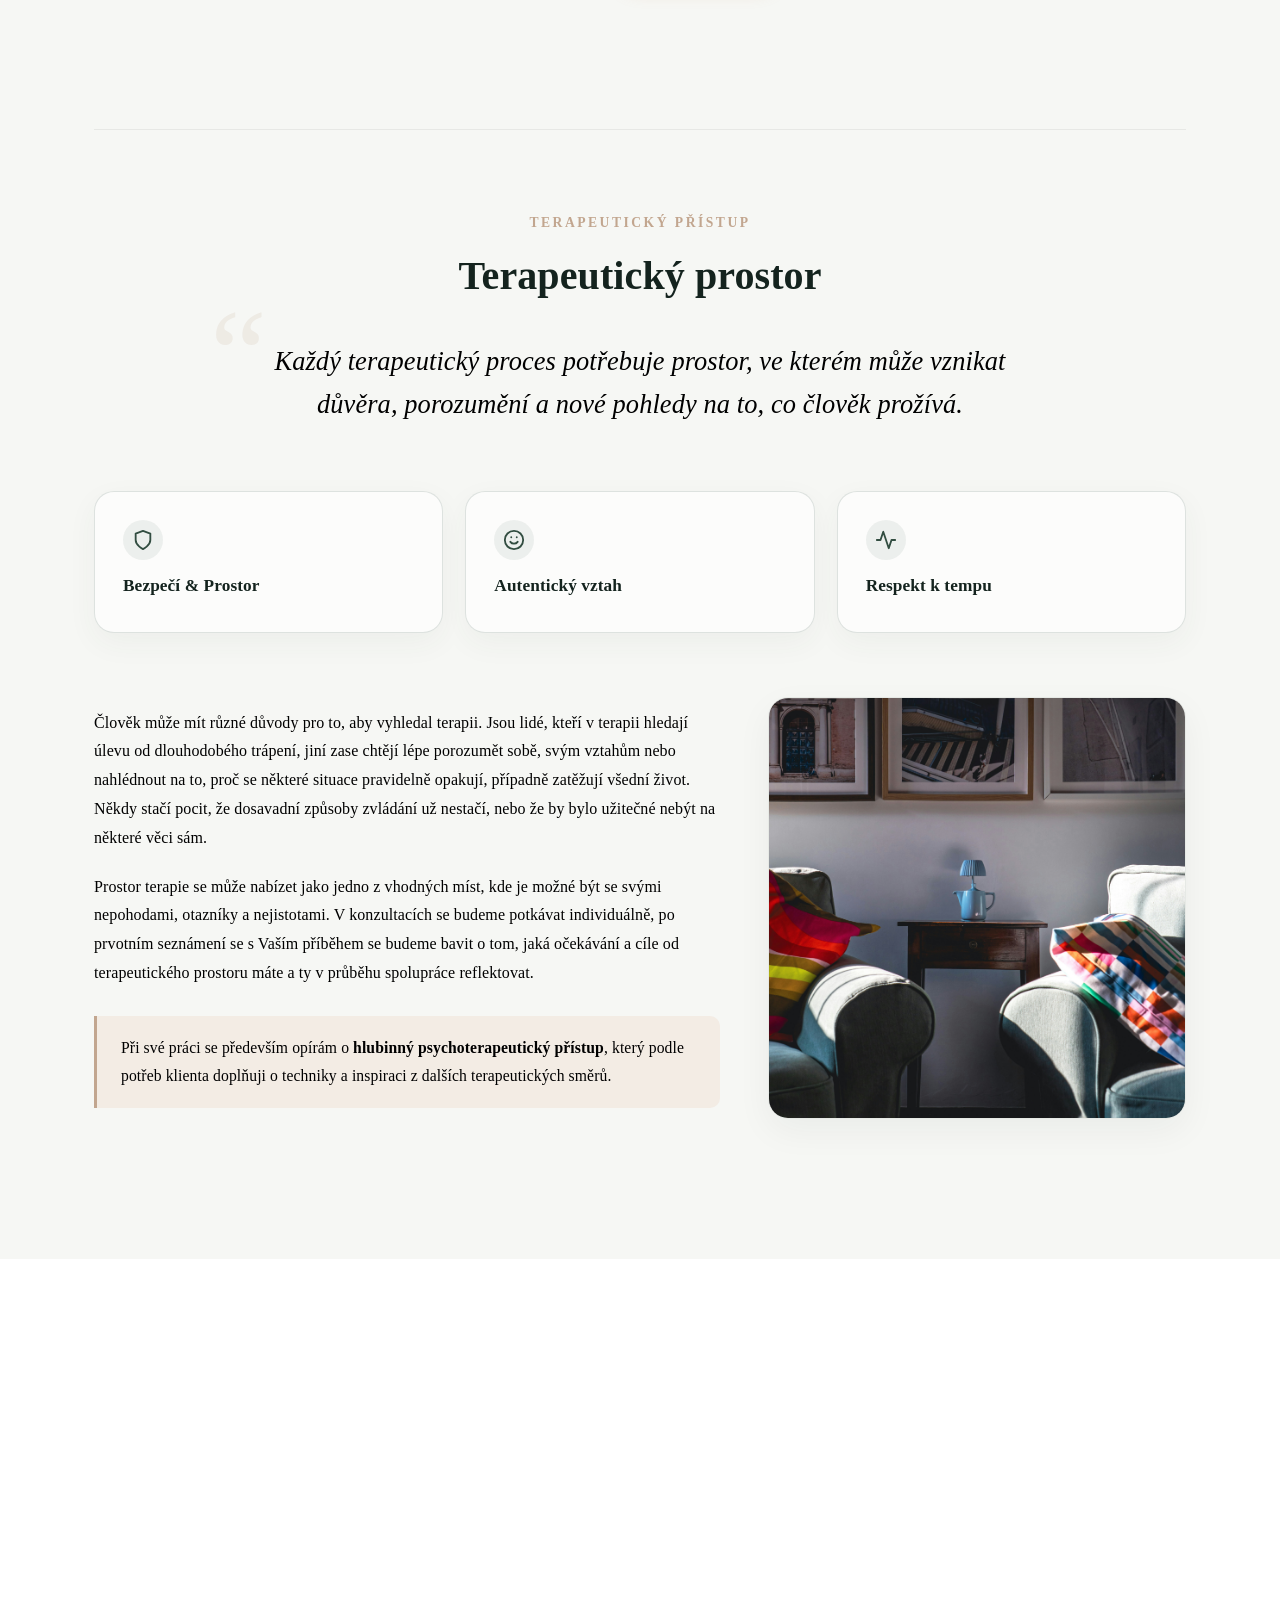
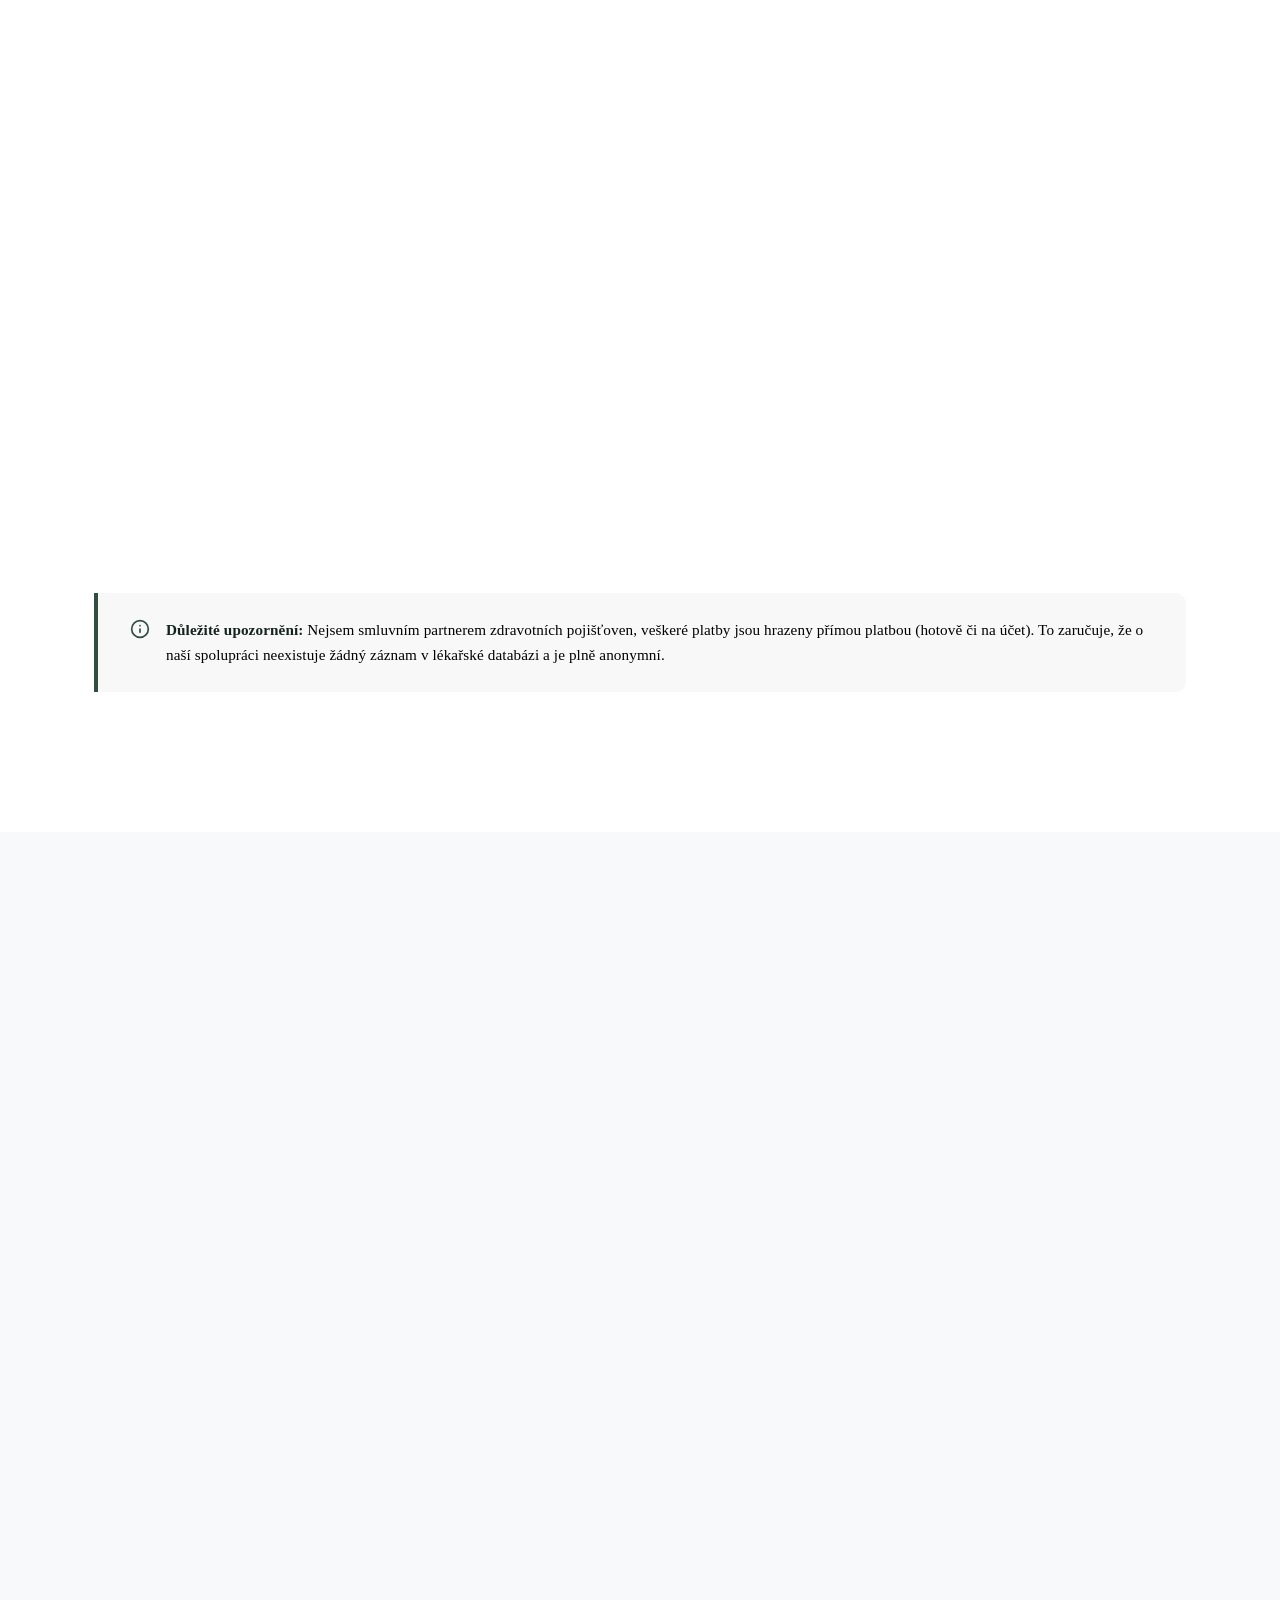
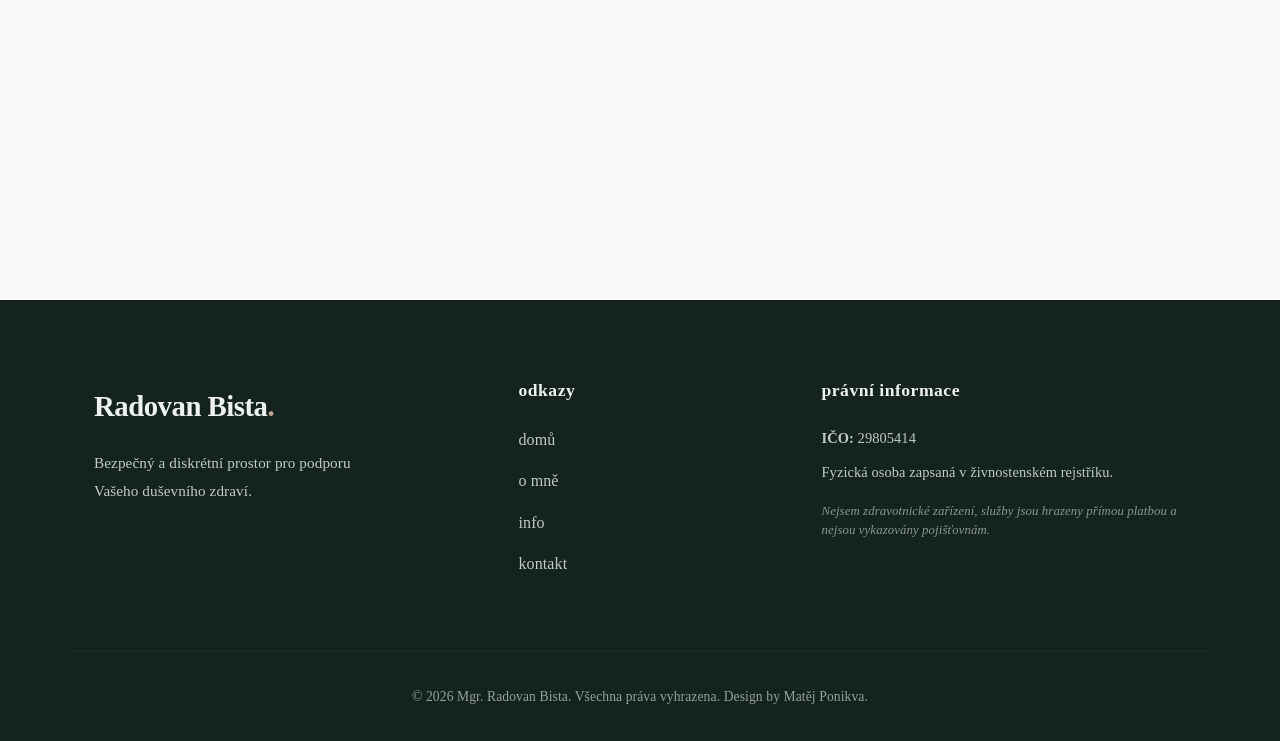
==== commit 6ce7b031: "otevírací doba" ====
--- a/index.html
+++ b/index.html
@@ -277,7 +277,15 @@
                             <p>Pionýrů 839, Frýdek-Místek</p>
                         </div>
                     </div>
-
+                    <div class="detail-item contact-card-item">
+                        <div class="detail-icon">
+                            <svg xmlns="http://www.w3.org/2000/svg" width="20" height="20" viewBox="0 0 24 24" fill="none" stroke="currentColor" stroke-width="2" stroke-linecap="round" stroke-linejoin="round"><circle cx="12" cy="12" r="10"/><path d="M12 6v6l4 2"/></svg>
+                        </div>
+                        <div class="detail-text">
+                            <h4>Otevírací doba</h4>
+                            <p>Po konzultacích</p>
+                        </div>
+                    </div>
 
                 </div>
             </div>
--- a/Styles/Styles.css
+++ b/Styles/Styles.css
@@ -1661,6 +1661,7 @@
     .contact-visual {
         height: 250px;
     }
+
 }
 /* ========================================================================== 
     Sekce: Cookie banner
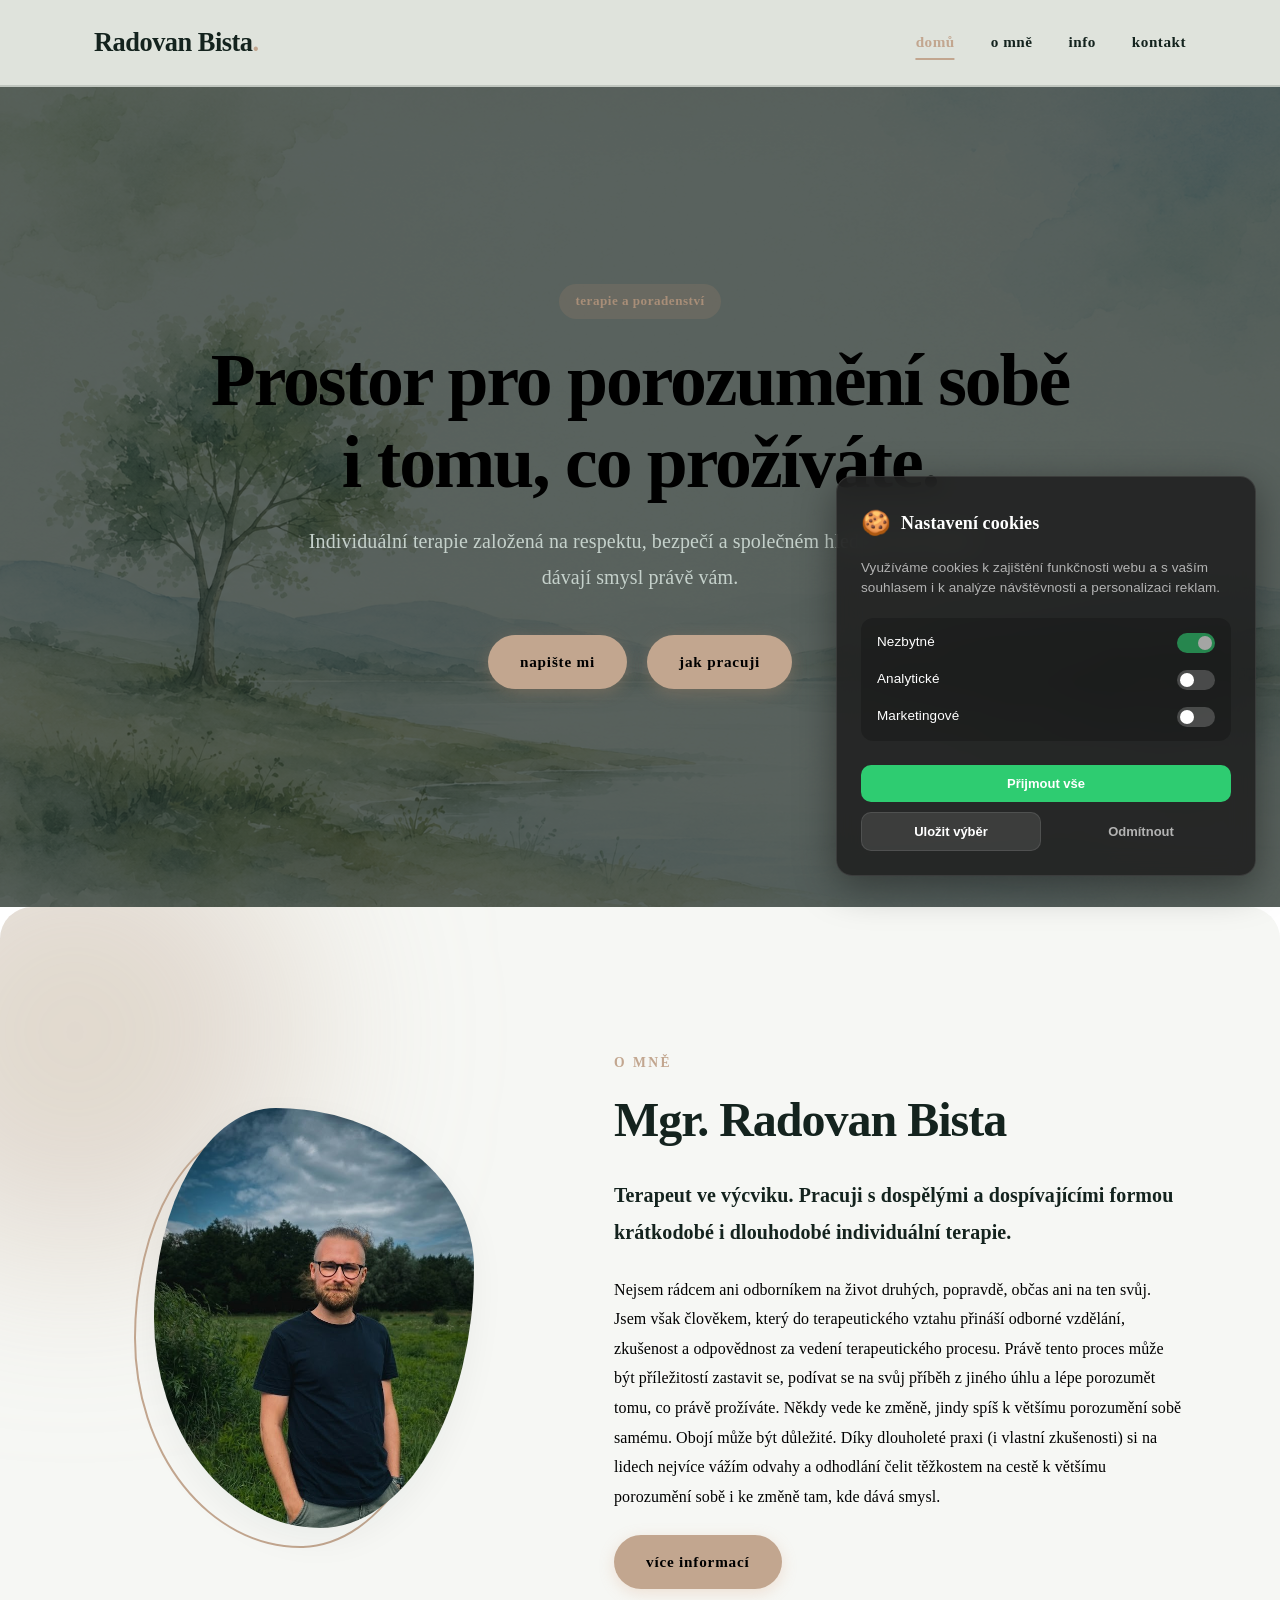
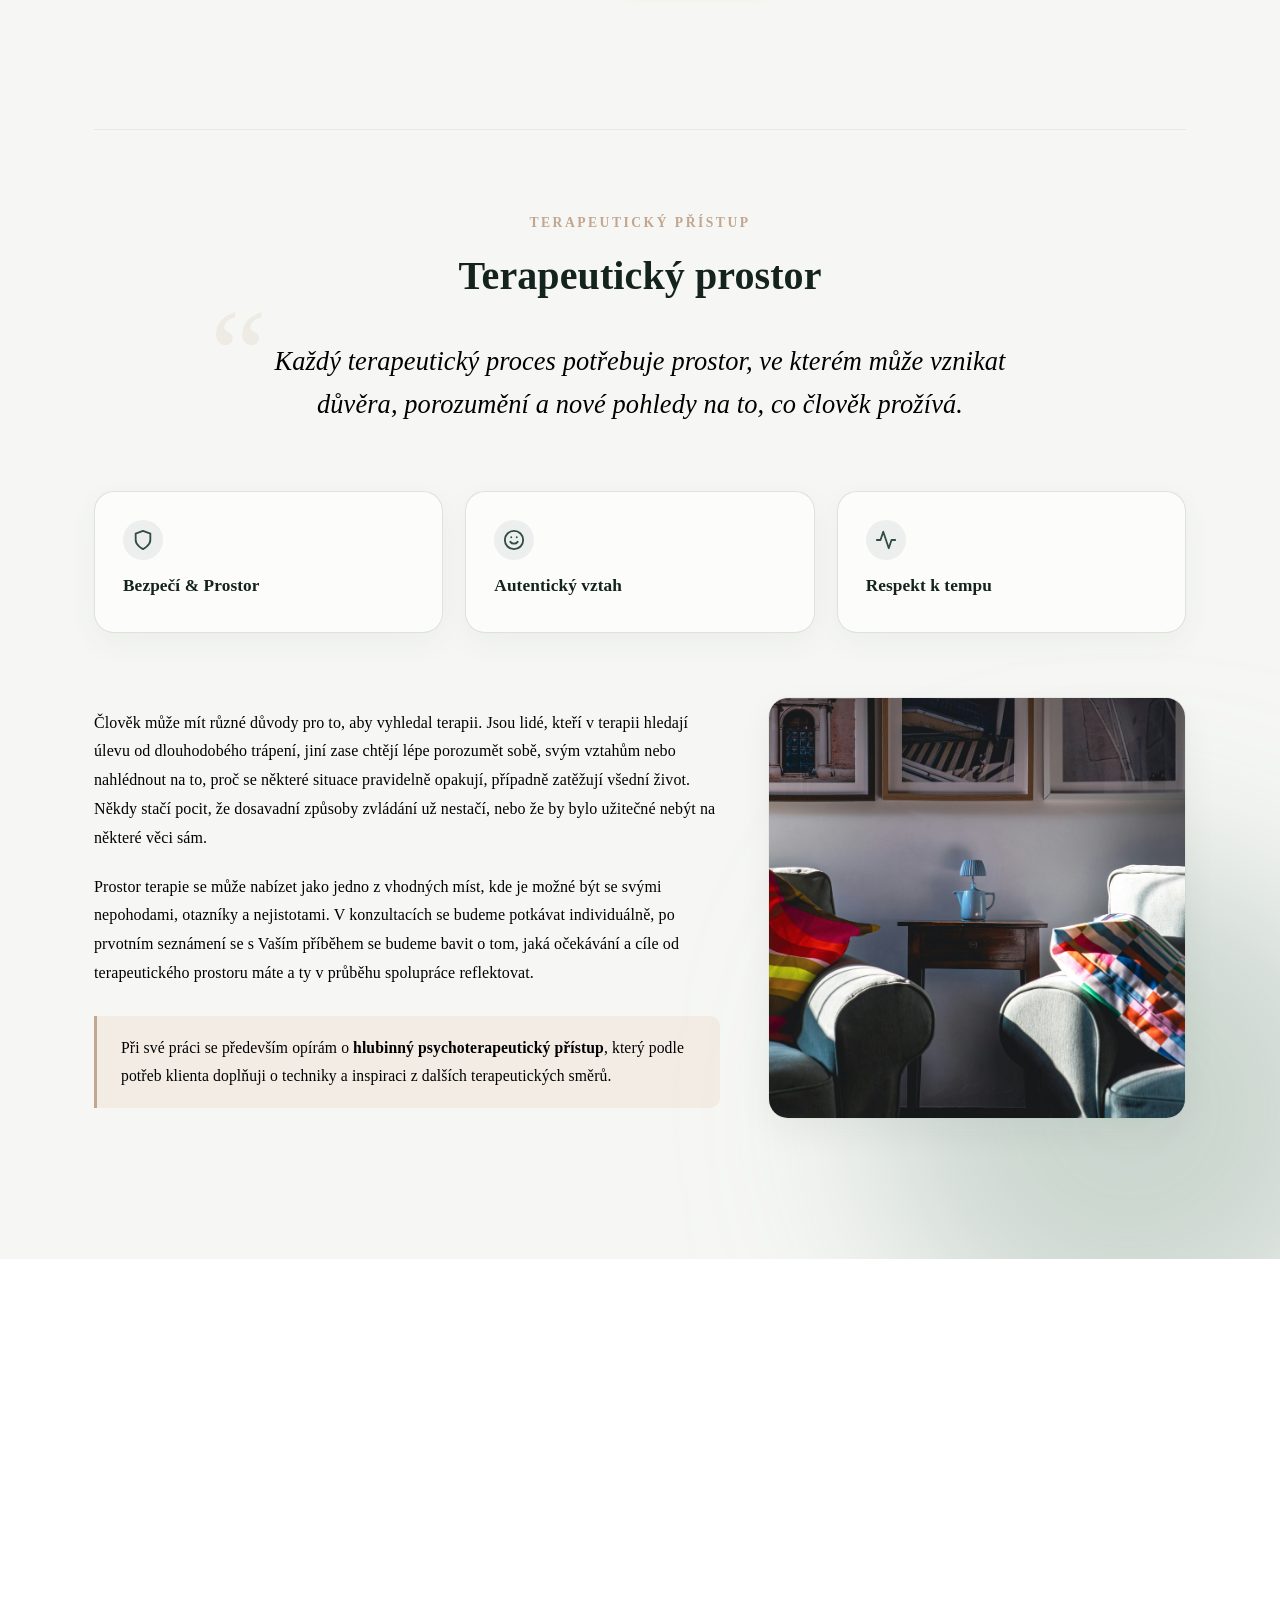
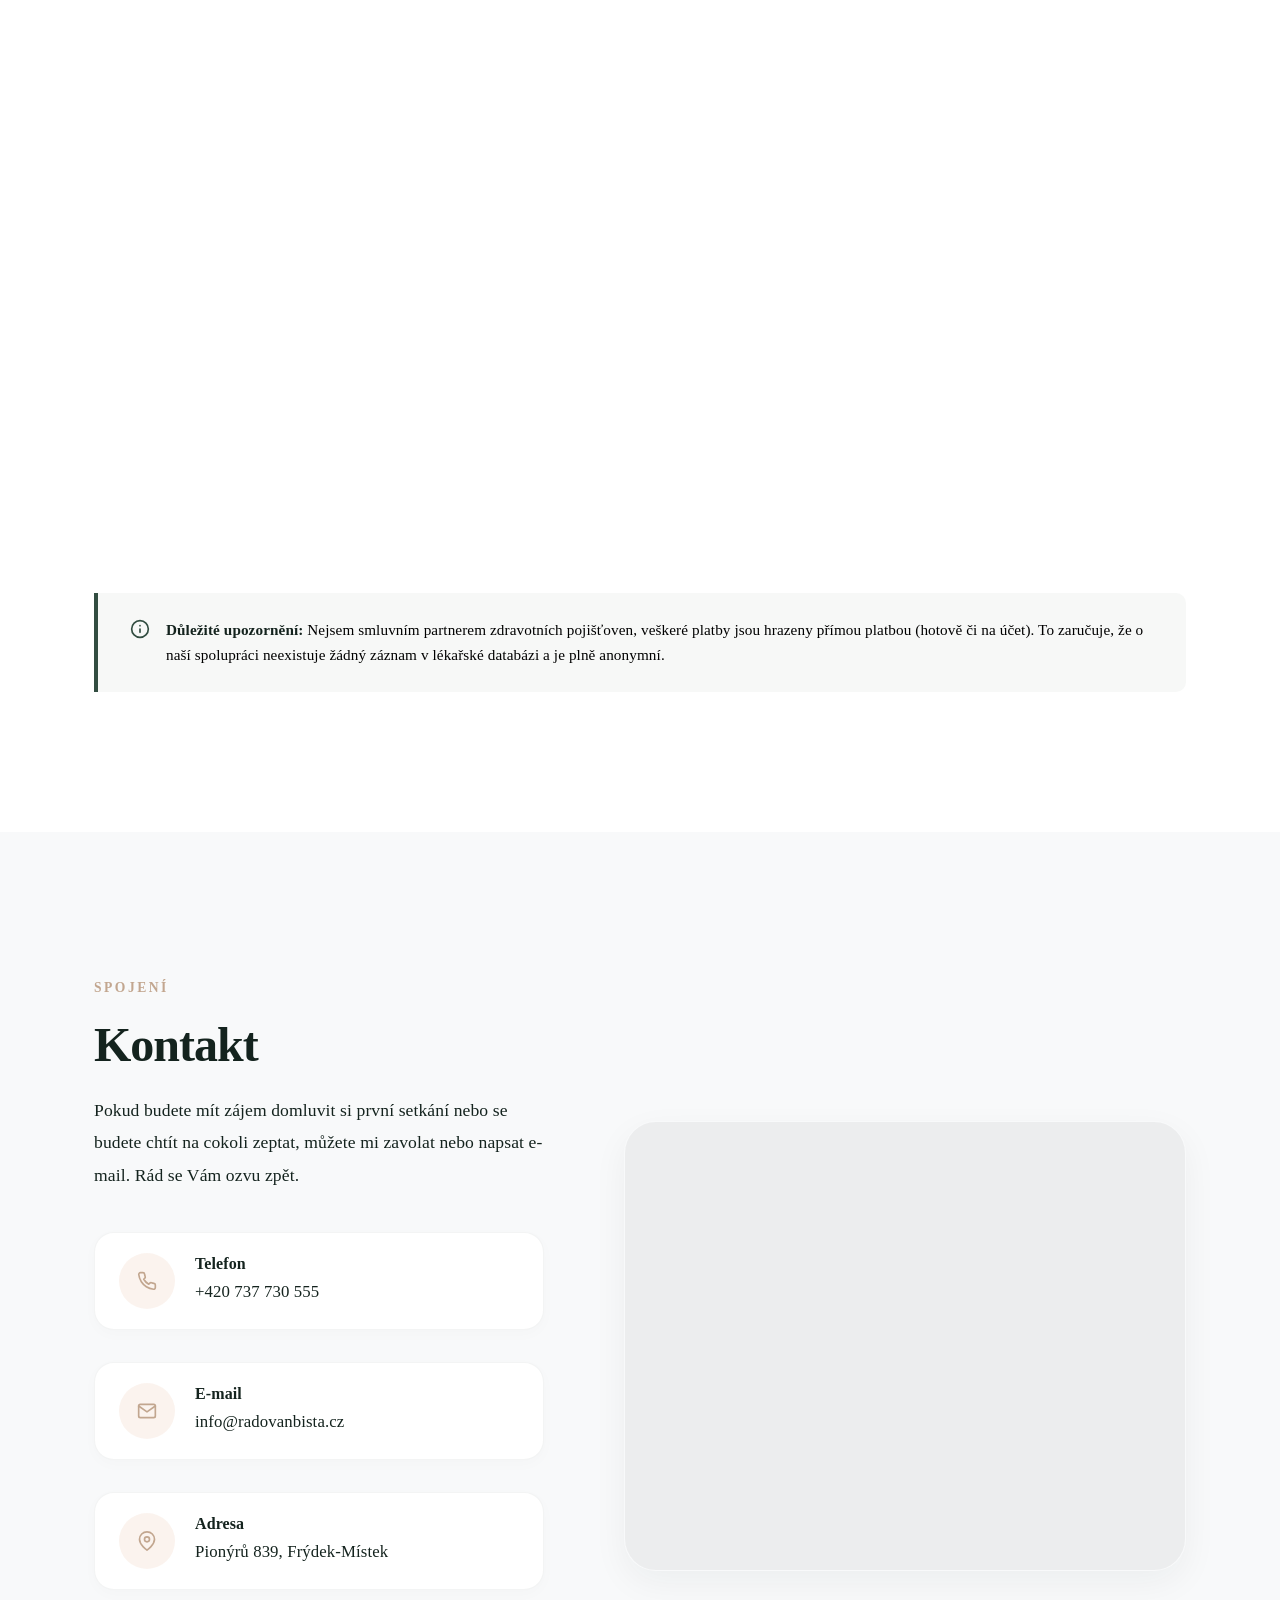
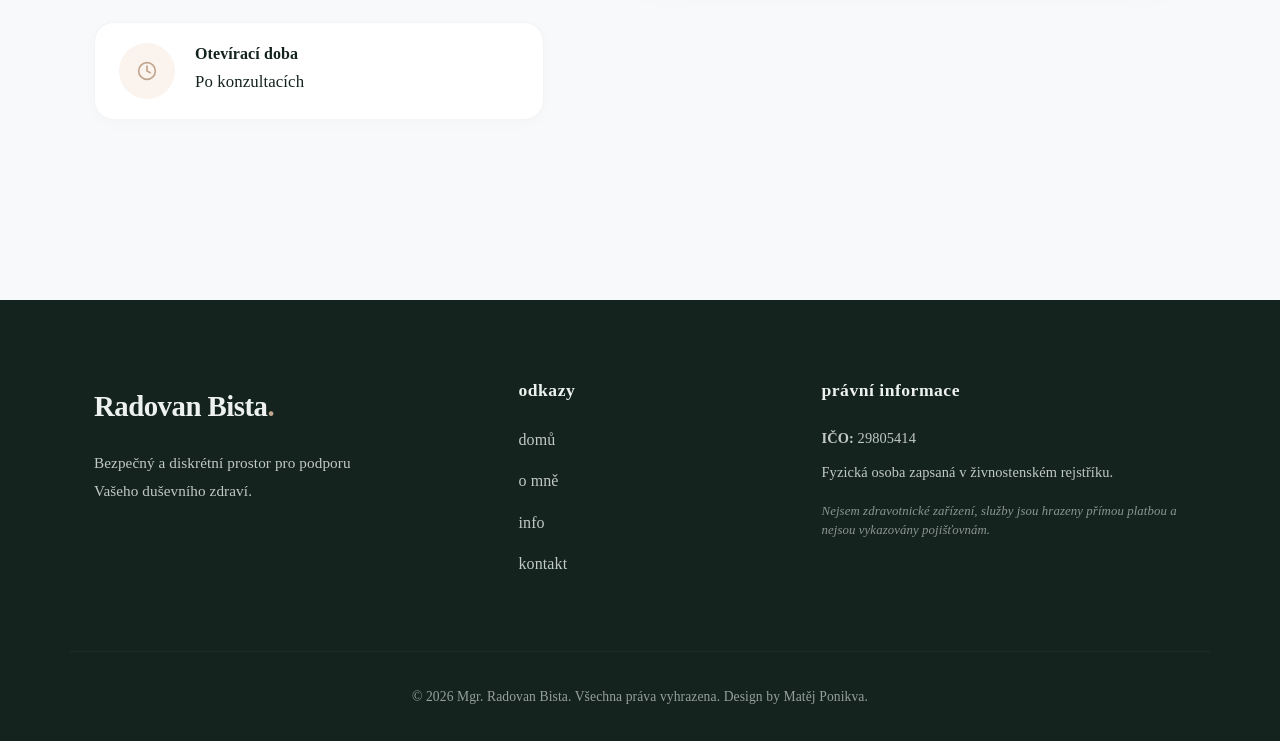
==== commit 5d94beb3: "pfp" ====
--- a/index.html
+++ b/index.html
@@ -80,7 +80,7 @@
             <div class="about-visual reveal">
                 <div class="about-organic-wrapper">
                     <div class="about-organic-frame">
-                        <img src="img/pfp_ph.jpg" alt="Mgr. Radovan Bista" class="about-portrait">
+                        <img src="pfp_ph.jpg" alt="Mgr. Radovan Bista" class="about-portrait">
                     </div>
                     <div class="about-offset-shape"></div>
                 </div>
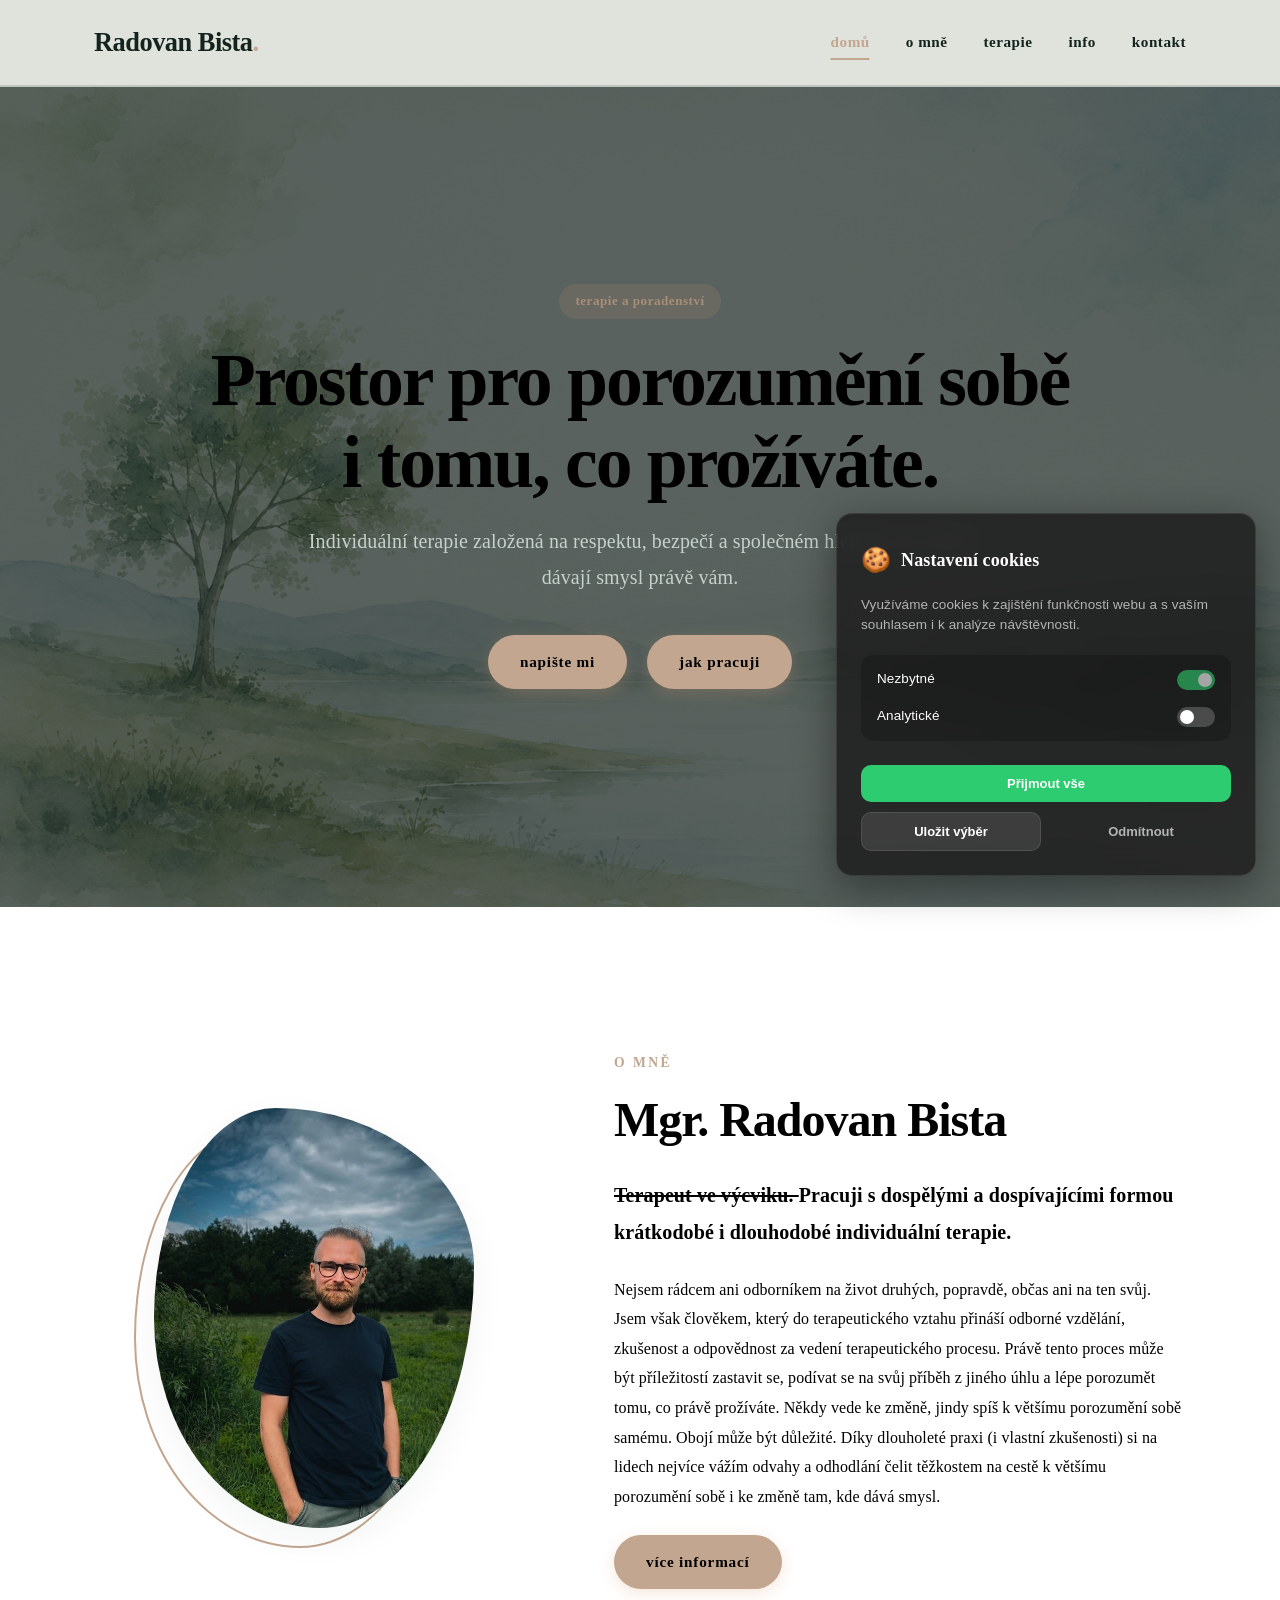
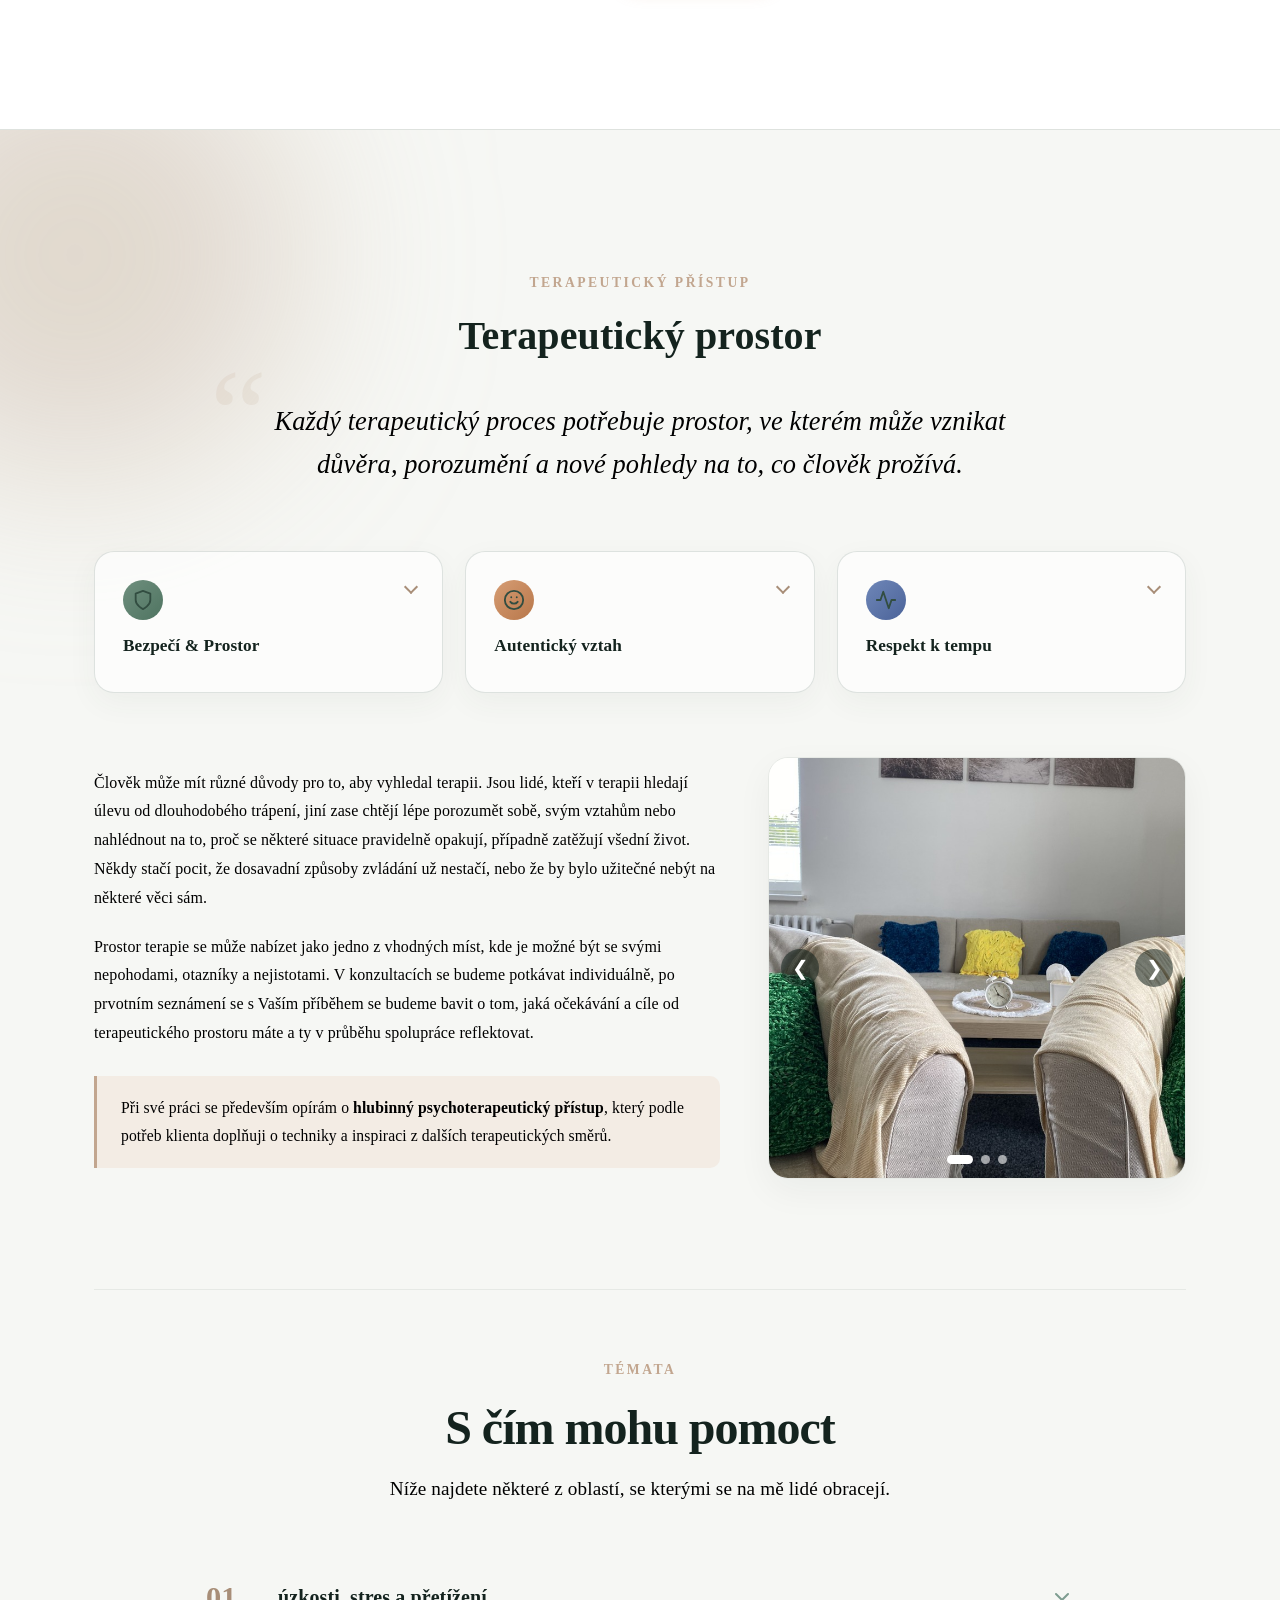
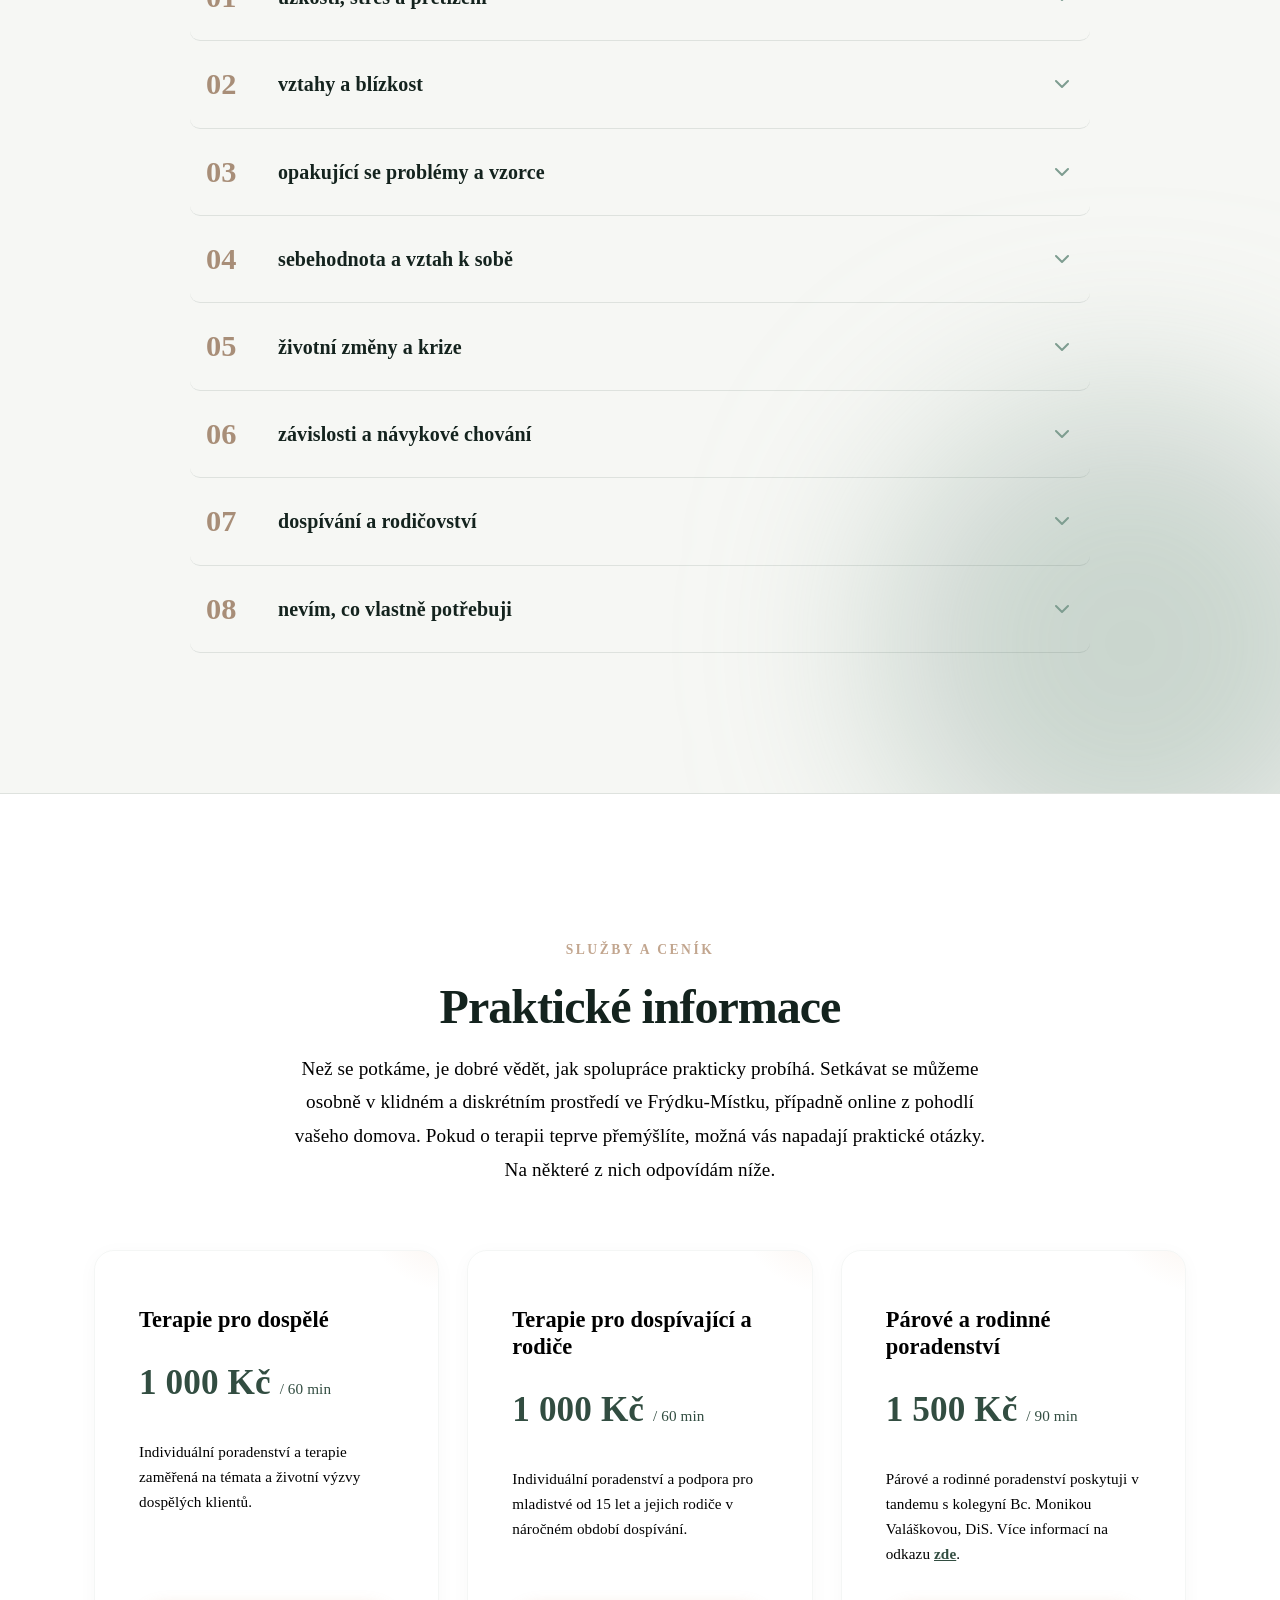
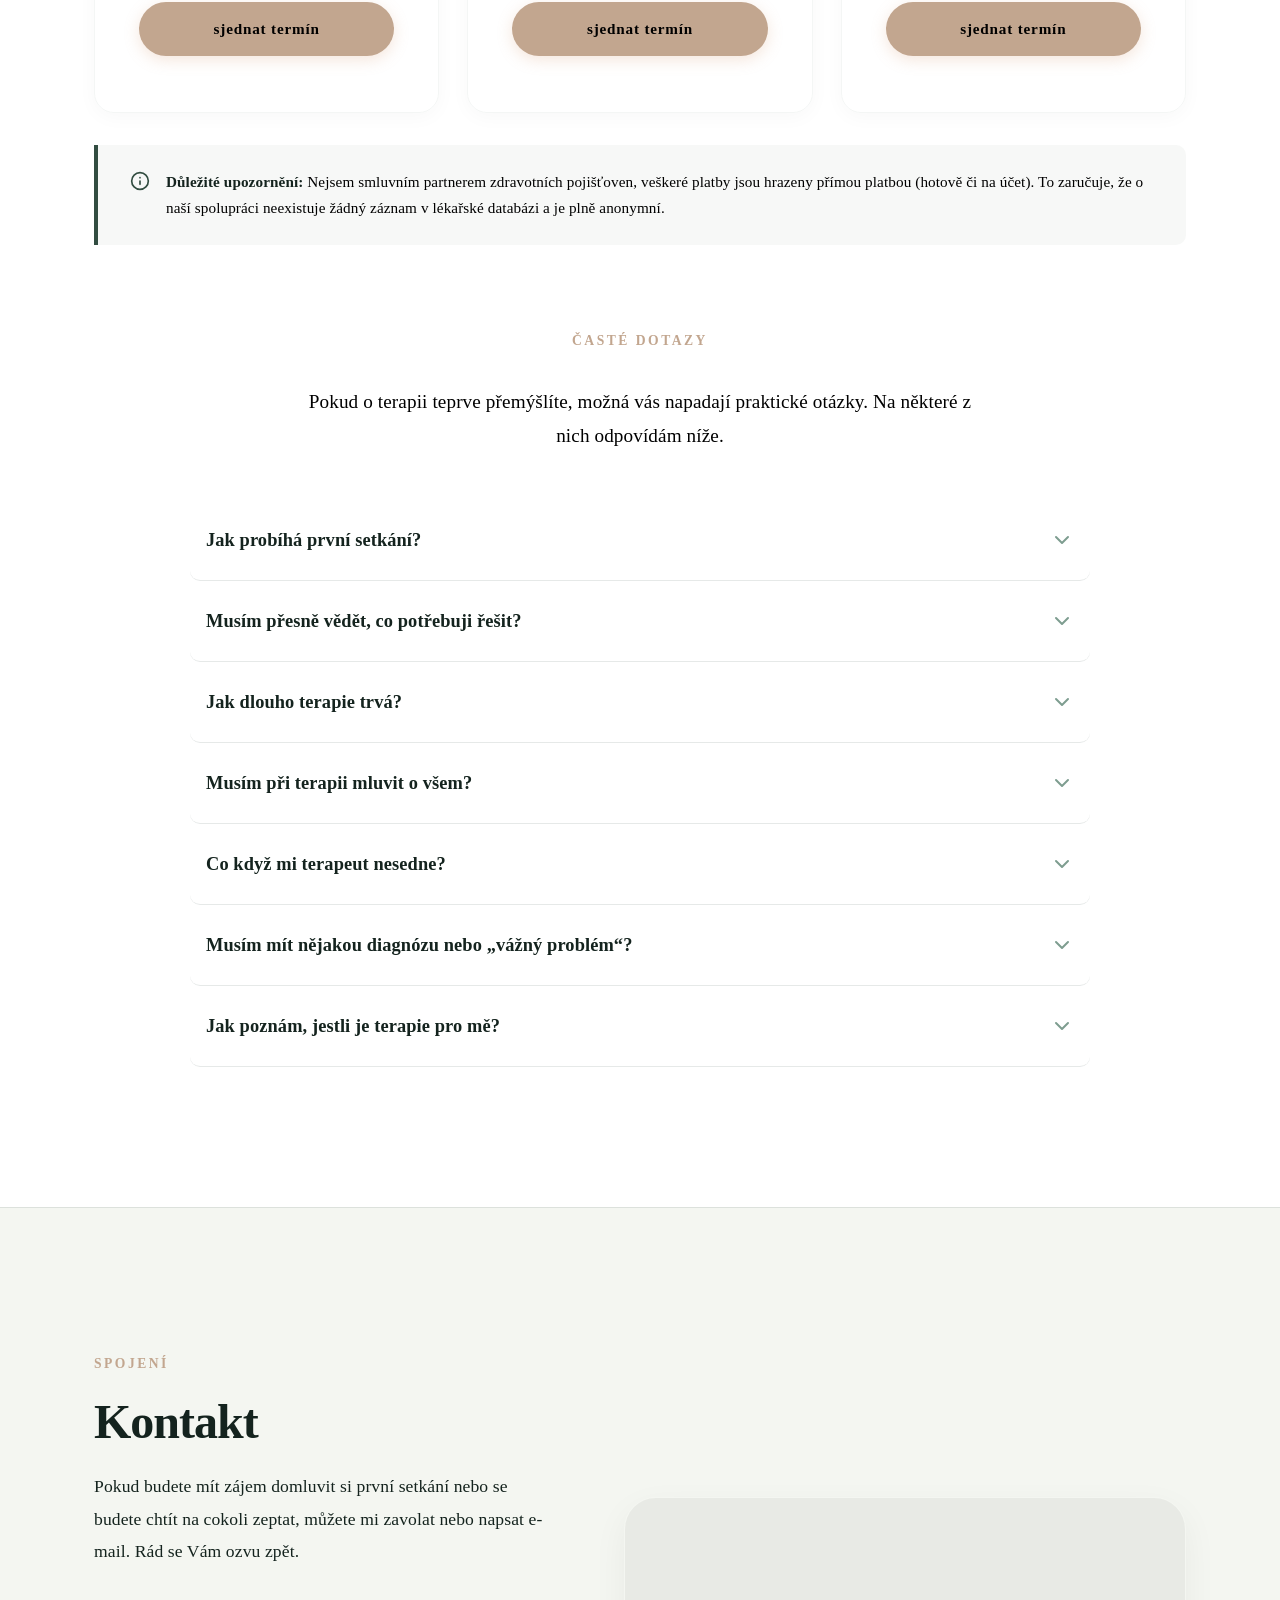
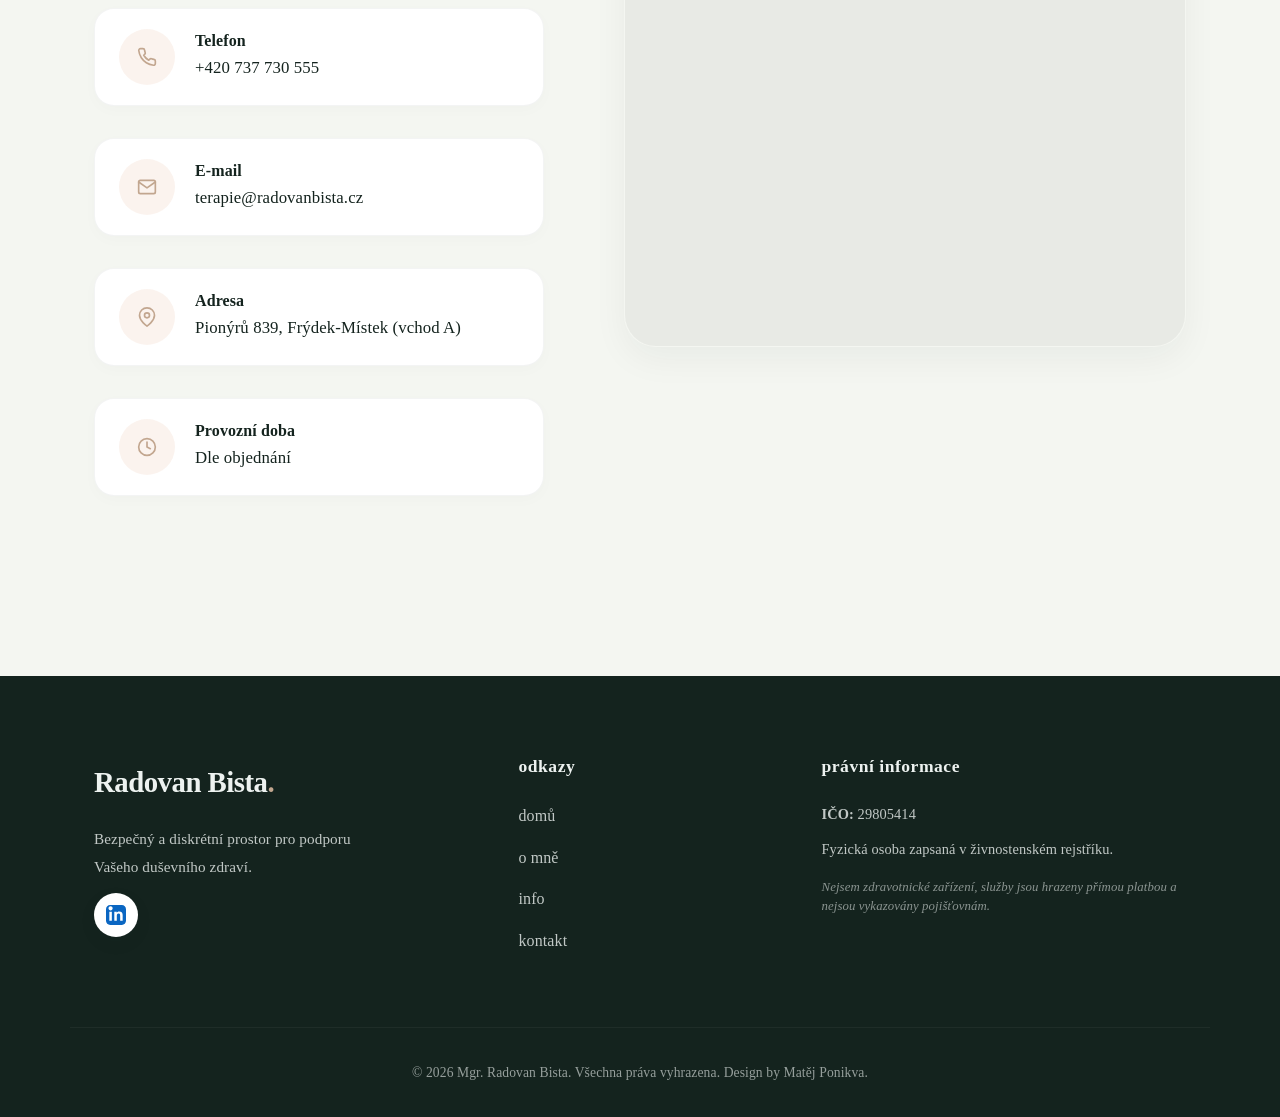
==== commit e2bb301e: "uprava na základě domluvy" ====
--- a/index.html
+++ b/index.html
@@ -1,19 +1,68 @@
 <!DOCTYPE html>
 <html lang="cs">
+
 <head>
     <meta charset="UTF-8">
     <meta name="viewport" content="width=device-width, initial-scale=1.0">
-
-    <!-- ==========================================================================
-       Sekce: Google Fonts
-       ========================================================================== -->
+    <meta name="description"
+        content="Mgr. Radovan Bista - individuální terapie a poradenství ve Frýdku-Místku i online. Bezpečný a respektující prostor pro dospělé, dospívající a rodiče.">
+    <meta name="robots" content="index, follow, max-image-preview:large, max-snippet:-1, max-video-preview:-1">
+    <meta name="author" content="Mgr. Radovan Bista">
+    <link rel="canonical" href="https://radovanbista.cz/">
+    <link rel="alternate" hreflang="cs-CZ" href="https://radovanbista.cz/">
+
+    <!-- Open Graph (FB, LinkedIn, WhatsApp) -->
+    <meta property="og:locale" content="cs_CZ">
+    <meta property="og:type" content="website">
+    <meta property="og:site_name" content="Radovan Bista">
+    <meta property="og:title" content="Mgr. Radovan Bista | Terapie Frýdek-Místek">
+    <meta property="og:description"
+        content="Individuální Terapie a poradenství pro dospělé i dospívající ve Frýdku-Místku. Bezpečný a diskrétní prostor.">
+    <meta property="og:url" content="https://radovanbista.cz/">
+    <meta property="og:image" content="https://radovanbista.cz/img/pfp_ph.jpg">
+
+    <!-- Twitter / X -->
+    <meta name="twitter:card" content="summary_large_image">
+    <meta name="twitter:title" content="Mgr. Radovan Bista | Terapie a poradenství">
+    <meta name="twitter:description" content="Individuální terapie a poradenství ve Frýdku-Místku i online.">
+    <meta name="twitter:image" content="https://radovanbista.cz/img/image0.png">
+
+    <!-- Ikony pro Google a prohlížeče -->
+    <link rel="icon" type="image/png" sizes="96x96" href="https://radovanbista.cz/img/favicon-96.png">
+    <link rel="shortcut icon" href="https://radovanbista.cz/favicon.ico?v=2">
+
+    <!-- JSON-LD Strukturovaná data s logem -->
+    <script type="application/ld+json">
+    {
+      "@context": "https://schema.org",
+      "@type": "LocalBusiness",
+      "name": "Mgr. Radovan Bista - Terapie",
+      "image": "https://radovanbista.cz/img/pfp_ph.jpg",
+      "logo": "https://radovanbista.cz/img/favicon-96.png",
+      "telephone": "+420737730555",
+      "email": "info@radovanbista.cz",
+      "address": {
+        "@type": "PostalAddress",
+        "streetAddress": "Pionýrů 839",
+        "addressLocality": "Frýdek-Místek",
+        "postalCode": "738 01",
+        "addressCountry": "CZ"
+      },
+      "url": "https://radovanbista.cz/"
+    }
+    </script>
+
+    <!-- Google Fonts & CSS -->
     <link rel="preconnect" href="https://fonts.googleapis.com">
     <link rel="preconnect" href="https://fonts.gstatic.com" crossorigin>
-    <link href="https://fonts.googleapis.com/css2?family=Playfair+Display:ital,wght@0,400..900;1,400..900&family=Plus+Jakarta+Sans:ital,wght@0,200..800;1,200..800&display=swap" rel="stylesheet">
-
-    <link rel="stylesheet" href="Styles/Styles.css">
+    <link
+        href="https://fonts.googleapis.com/css2?family=Playfair+Display:ital,wght@0,400..900;1,400..900&family=Plus+Jakarta+Sans:ital,wght@0,200..800;1,200..800&display=swap"
+        rel="stylesheet">
+    <link rel="stylesheet" href="Styles/Styles.css?v=1.0.1">
+
     <title>Mgr. Radovan Bista | Terapie a poradenství</title>
 </head>
+
 <body>
 
     <!-- ==========================================================================
@@ -32,8 +81,10 @@
             <nav id="mainNav" class="nav-menu">
                 <a href="#domu">domů</a>
                 <a href="#o-mne">o mně</a>
+                <a href="#terapie">terapie</a>
                 <a href="#cenik">info</a>
                 <a href="#kontakt">kontakt</a>
+
             </nav>
         </div>
     </header>
@@ -50,7 +101,7 @@
                 <span class="badge">Terapie a poradenství</span>
                 <h1>Prostor pro porozumění sobě <br>i tomu, co prožíváte.</h1>
                 <p class="hero-lead">Individuální terapie založená na respektu, bezpečí a společném hledání cest, které
-        dávají smysl právě vám.</p>
+                    dávají smysl právě vám.</p>
                 <div class="hero-actions hero-actions-centered">
                     <a href="#kontakt" class="btn btn-primary">napište mi</a>
                     <a href="#o-mne" class="btn btn-secondary">jak pracuji</a>
@@ -68,243 +119,631 @@
     <!-- ==========================================================================
        Sekce: O mně
        ========================================================================== -->
-    <section id="o-mne" class="about-section theme-light-blobs">
-    <div class="blob-container">
-        <div class="blob blob-1"></div>
-        <div class="blob blob-2"></div>
-    </div>
-
-    <div class="container" style="position: relative; z-index: 2;">
-
-        <div class="about-grid">
-            <div class="about-visual reveal">
-                <div class="about-organic-wrapper">
-                    <div class="about-organic-frame">
-                        <img src="pfp_ph.jpg" alt="Mgr. Radovan Bista" class="about-portrait">
-                    </div>
-                    <div class="about-offset-shape"></div>
-                </div>
-            </div>
-            <div class="about-content reveal">
-                <span class="section-subtitle">O mně</span>
-                <h2>Mgr. Radovan Bista</h2>
-                <p class="lead-text">Terapeut ve výcviku. Pracuji s dospělými a dospívajícími formou krátkodobé i
-        dlouhodobé individuální terapie.</p>
-
-
-                <p>Nejsem rádcem ani odborníkem na život druhých, popravdě, občas ani na ten svůj.
-        Jsem však člověkem, který do terapeutického vztahu přináší odborné vzdělání,
-        zkušenost a odpovědnost za vedení terapeutického procesu. Právě tento proces
-        může být příležitostí zastavit se, podívat se na svůj příběh z jiného úhlu a lépe
-        porozumět tomu, co právě prožíváte. Někdy vede ke změně, jindy spíš k většímu
-        porozumění sobě samému. Obojí může být důležité. Díky dlouholeté praxi (i vlastní
-        zkušenosti) si na lidech nejvíce vážím odvahy a odhodlání čelit těžkostem na cestě k
-        většímu porozumění sobě i ke změně tam, kde dává smysl.</p>
-
-
-
-                <a href="detail.html" class="btn btn-primary">více informací</a>
-                <!-- <p>Nabízím Vám bezpečný a respektující přístup, doprovázení v terapeutickém procesu a podporu při hledání řešení Vašich životních situací ve Vašem individuálním tempu.</p> -->
-            </div>
-        </div>
-
-        <div class="approach-block reveal">
-    <span class="section-subtitle text-center">Terapeutický přístup</span>
-    <h3 class="text-center section-h3">Terapeutický prostor</h3>
-
-    <blockquote class="credo-quote">
-        <span class="quote-sign">“</span>
-        <p>Každý terapeutický proces potřebuje prostor, ve kterém může vznikat důvěra, porozumění a nové pohledy na to, co člověk prožívá.</p>
-    </blockquote>
-
-    <!-- Pilíře -->
-    <div class="pillars-grid">
-        <div class="pillar-card">
-            <div class="pillar-glow"></div>
-            <div class="pillar-icon">
-                <svg xmlns="http://www.w3.org/2000/svg" width="22" height="22" viewBox="0 0 24 24" fill="none" stroke="currentColor" stroke-width="2" stroke-linecap="round" stroke-linejoin="round"><path d="M12 22s8-4 8-10V5l-8-3-8 3v7c0 6 8 10 8 10z"/></svg>
-            </div>
-            <h4>Bezpečí & Prostor</h4>
-            <!-- <p>Klidné zázemí, ve kterém můžete otevřít jakákoliv témata bez strachu z hodnocení.</p> -->
-        </div>
-        <div class="pillar-card">
-            <div class="pillar-glow"></div>
-            <div class="pillar-icon">
-                <svg xmlns="http://www.w3.org/2000/svg" width="22" height="22" viewBox="0 0 24 24" fill="none" stroke="currentColor" stroke-width="2" stroke-linecap="round" stroke-linejoin="round"><circle cx="12" cy="12" r="10"/><path d="M8 14s1.5 2 4 2 4-2 4-2"/><line x1="9" y1="9" x2="9.01" y2="9"/><line x1="15" y1="9" x2="15.01" y2="9"/></svg>
-            </div>
-            <h4>Autentický vztah</h4>
-            <!-- <p>Partnerství postavené na otevřenosti, lidském setkání a vzájemné důvěře.</p> -->
-        </div>
-        <div class="pillar-card">
-            <div class="pillar-glow"></div>
-            <div class="pillar-icon">
-                <svg xmlns="http://www.w3.org/2000/svg" width="22" height="22" viewBox="0 0 24 24" fill="none" stroke="currentColor" stroke-width="2" stroke-linecap="round" stroke-linejoin="round"><polyline points="22 12 18 12 15 21 9 3 6 12 2 12"/></svg>
-            </div>
-            <h4>Respekt k tempu</h4>
-            <!-- <p>Plně respektuji Vaše individuální tempo. Netlačím na okamžité výsledky, důležitá je Vaše cesta.</p> -->
-        </div>
-    </div>
-
-    <!-- Nová sekce s podrobným textem a fotografií -->
-    <div class="space-content-grid">
-        <div class="space-text-content">
-            <p>
-                Člověk může mít různé důvody pro to, aby vyhledal terapii. Jsou lidé, kteří v terapii hledají úlevu od dlouhodobého trápení, jiní zase chtějí lépe porozumět sobě, svým vztahům nebo nahlédnout na to, proč se některé situace pravidelně opakují, případně zatěžují všední život. Někdy stačí pocit, že dosavadní způsoby zvládání už nestačí, nebo že by bylo užitečné nebýt na některé věci sám.
-            </p>
-            <p>
-                Prostor terapie se může nabízet jako jedno z vhodných míst, kde je možné být se svými nepohodami, otazníky a nejistotami. V konzultacích se budeme potkávat individuálně, po prvotním seznámení se s Vaším příběhem se budeme bavit o tom, jaká očekávání a cíle od terapeutického prostoru máte a ty v průběhu spolupráce reflektovat.
-            </p>
-            <div class="methodology-badge">
-                <p>
-                    Při své práci se především opírám o <strong>hlubinný psychoterapeutický přístup</strong>, který podle potřeb klienta doplňuji o techniky a inspiraci z dalších terapeutických směrů.
-                </p>
-            </div>
-        </div>
-        <div class="space-image-wrapper">
-            <img src="img/cozyroom-unsplash.jpg" alt="Terapeutický prostor" class="space-image">
-        </div>
-    </div>
-</div>
-
-    </div>
-</section>
+    <!-- <section id="o-mne" class="about-section theme-light-blobs">
+        <div class="blob-container">
+            <div class="blob blob-1"></div>
+            <div class="blob blob-2"></div>
+        </div> -->
+    <section id="o-mne" class="about-section">
+        <div class="container" style="position: relative; z-index: 2;">
+
+            <div class="about-grid">
+                <div class="about-visual reveal">
+                    <div class="about-organic-wrapper">
+                        <div class="about-organic-frame">
+                            <img src="img/pfp_ph.jpg" alt="Mgr. Radovan Bista - Terapeut Frýdek-Místek"
+                                class="about-portrait">
+                            <!-- <img src="img/image2.jpg" alt="Mgr. Radovan Bista" class="about-portrait"> -->
+                        </div>
+                        <div class="about-offset-shape"></div>
+                    </div>
+                </div>
+                <div class="about-content reveal">
+                    <span class="section-subtitle">O mně</span>
+                    <h2>Mgr. Radovan Bista</h2>
+                    <p class="lead-text"><s>Terapeut ve výcviku. </s>Pracuji s dospělými a dospívajícími formou
+                        krátkodobé i
+                        dlouhodobé individuální terapie.</p>
+
+
+                    <p>Nejsem rádcem ani odborníkem na život druhých, popravdě, občas ani na ten svůj.
+                        Jsem však člověkem, který do terapeutického vztahu přináší odborné vzdělání,
+                        zkušenost a odpovědnost za vedení terapeutického procesu. Právě tento proces
+                        může být příležitostí zastavit se, podívat se na svůj příběh z jiného úhlu a lépe
+                        porozumět tomu, co právě prožíváte. Někdy vede ke změně, jindy spíš k většímu
+                        porozumění sobě samému. Obojí může být důležité. Díky dlouholeté praxi (i vlastní
+                        zkušenosti) si na lidech nejvíce vážím odvahy a odhodlání čelit těžkostem na cestě k
+                        většímu porozumění sobě i ke změně tam, kde dává smysl.</p>
+
+
+
+                    <a href="detail" class="btn btn-primary">více informací</a>
+                    <!-- <p>Nabízím Vám bezpečný a respektující přístup, doprovázení v terapeutickém procesu a podporu při hledání řešení Vašich životních situací ve Vašem individuálním tempu.</p> -->
+                </div>
+            </div>
+        </div>
+    </section>
 
     <!-- ==========================================================================
-       Sekce: Info (Témata + Formy)
+       Sekce: Terapie
        ========================================================================== -->
-    <!-- <section id="info" class="info-section-clean">
-    <div class="container">
-        <div class="info-flex-container">
-
-            <div class="info-visual-small reveal">
-                <img src="img/strom_maly_no_bg.png" alt="Detail stromu" class="info-small-img" loading="lazy">
-            </div>
-
-            <div class="info-content-right reveal">
-                <div class="formats-grid" style="margin-top: 0; max-width: 100%;">
-                    <div class="format-card">
-                        <h4>Osobní setkání</h4>
-                        <p>Konzultace probíhají v klidném a diskrétním prostředí ordinace na adrese <strong>Pionýrů 839, Frýdek-Místek</strong>. Tato forma je nejvhodnější pro navázání plně důvěrného kontaktu.</p>
-                    </div>
-                    <div class="format-card">
-                        <h4>Online konzultace</h4>
-                        <p>Pokud preferujete setkání z bezpečí domova nebo bydlíte mimo Frýdek-Místek, můžeme se spojit online přes platformy Zoom, Skype nebo MS Teams.</p>
-                    </div>
-                </div>
-
-
-            </div>
-
-        </div>
-    </div>
-</section> -->
+    <section id="terapie" class="therapy-section theme-light-blobs">
+        <div class="blob-container">
+            <div class="blob blob-1"></div>
+            <div class="blob blob-2"></div>
+        </div>
+
+        <div class="container" style="position: relative; z-index: 2;">
+            <div class="approach-block reveal">
+                <span class="section-subtitle text-center">Terapeutický přístup</span>
+                <h3 class="text-center section-h3">Terapeutický prostor</h3>
+
+                <blockquote class="credo-quote">
+                    <span class="quote-sign">“</span>
+                    <p>Každý terapeutický proces potřebuje prostor, ve kterém může vznikat důvěra, porozumění a nové
+                        pohledy na to, co člověk prožívá.</p>
+                </blockquote>
+
+                <!-- Pilíře -->
+                <div class="pillars-grid">
+                    <div class="pillar-card" tabindex="0" role="button" aria-expanded="false">
+                        <div class="pillar-glow"></div>
+                        <div class="pillar-icon">
+                            <svg xmlns="http://www.w3.org/2000/svg" width="22" height="22" viewBox="0 0 24 24"
+                                fill="none" stroke="currentColor" stroke-width="2" stroke-linecap="round"
+                                stroke-linejoin="round">
+                                <path d="M12 22s8-4 8-10V5l-8-3-8 3v7c0 6 8 10 8 10z" />
+                            </svg>
+                        </div>
+                        <h4>Bezpečí & Prostor</h4>
+                        <div class="pillar-details">
+                            <p>Prostor, kde nemusíte nic dokazovat ani mít předem jasno v tom, co potřebujete. Některá
+                                témata můžeme otevřít až ve chvíli, kdy na ně budete připraveni.</p>
+                        </div>
+                    </div>
+                    <div class="pillar-card" tabindex="0" role="button" aria-expanded="false">
+                        <div class="pillar-glow"></div>
+                        <div class="pillar-icon">
+                            <svg xmlns="http://www.w3.org/2000/svg" width="22" height="22" viewBox="0 0 24 24"
+                                fill="none" stroke="currentColor" stroke-width="2" stroke-linecap="round"
+                                stroke-linejoin="round">
+                                <circle cx="12" cy="12" r="10" />
+                                <path d="M8 14s1.5 2 4 2 4-2 4-2" />
+                                <line x1="9" y1="9" x2="9.01" y2="9" />
+                                <line x1="15" y1="9" x2="15.01" y2="9" />
+                            </svg>
+                        </div>
+                        <h4>Autentický vztah</h4>
+                        <div class="pillar-details">
+                            <p>Nemyslím si, že terapeut musí mít na všechno připravenou odpověď. Někdy je důležitější
+                                společně zůstat u otázky a hledat, čemu zatím nerozumíme.</p>
+                        </div>
+                    </div>
+                    <div class="pillar-card" tabindex="0" role="button" aria-expanded="false">
+                        <div class="pillar-glow"></div>
+                        <div class="pillar-icon">
+                            <svg xmlns="http://www.w3.org/2000/svg" width="22" height="22" viewBox="0 0 24 24"
+                                fill="none" stroke="currentColor" stroke-width="2" stroke-linecap="round"
+                                stroke-linejoin="round">
+                                <polyline points="22 12 18 12 15 21 9 3 6 12 2 12" />
+                            </svg>
+                        </div>
+                        <h4>Respekt k tempu</h4>
+                        <div class="pillar-details">
+                            <p>Některé věci potřebují čas. Respekt k tempu pro mě ale neznamená vyhýbat se náročným
+                                tématům, když se ukáže, že jsou důležitá.</p>
+                        </div>
+                    </div>
+                </div>
+
+                <!-- Nová sekce s podrobným textem a fotografií -->
+                <div class="space-content-grid">
+                    <div class="space-text-content">
+                        <p>
+                            Člověk může mít různé důvody pro to, aby vyhledal terapii. Jsou lidé, kteří v terapii
+                            hledají úlevu od dlouhodobého trápení, jiní zase chtějí lépe porozumět sobě, svým vztahům
+                            nebo nahlédnout na to, proč se některé situace pravidelně opakují, případně zatěžují všední
+                            život. Někdy stačí pocit, že dosavadní způsoby zvládání už nestačí, nebo že by bylo užitečné
+                            nebýt na některé věci sám.
+                        </p>
+                        <p>
+                            Prostor terapie se může nabízet jako jedno z vhodných míst, kde je možné být se svými
+                            nepohodami, otazníky a nejistotami. V konzultacích se budeme potkávat individuálně, po
+                            prvotním seznámení se s Vaším příběhem se budeme bavit o tom, jaká očekávání a cíle od
+                            terapeutického prostoru máte a ty v průběhu spolupráce reflektovat.
+                        </p>
+                        <div class="methodology-badge">
+                            <p>
+                                Při své práci se především opírám o <strong>hlubinný psychoterapeutický
+                                    přístup</strong>, který podle potřeb klienta doplňuji o techniky a inspiraci z
+                                dalších terapeutických směrů.
+                            </p>
+                        </div>
+                    </div>
+                    <div class="space-image-wrapper">
+                        <div class="space-carousel" id="therapyCarousel" aria-label="Fotografie terapeutovny">
+                            <div class="space-carousel-track">
+                                <img src="img/terapeutovna1.jpg" alt="Terapeutická pracovna Frýdek-Místek"
+                                    class="space-image active" loading="eager"
+                                    style="width: 100%; height: 100%; object-fit: cover; display: block;">
+                                <img src="img/terapeutovna2.jpg" alt="Terapeutická pracovna Frýdek-Místek"
+                                    class="space-image" loading="lazy"
+                                    style="width: 100%; height: 100%; object-fit: cover; display: block;">
+                                <img src="img/terapeutovna3.jpg" alt="Terapeutická pracovna Frýdek-Místek"
+                                    class="space-image" loading="lazy"
+                                    style="width: 100%; height: 100%; object-fit: cover; display: block;">
+                            </div>
+
+                            <button class="space-carousel-btn prev" type="button"
+                                aria-label="Předchozí fotografie">&#10094;</button>
+                            <button class="space-carousel-btn next" type="button"
+                                aria-label="Další fotografie">&#10095;</button>
+
+                            <div class="space-carousel-dots" aria-label="Navigace fotografií">
+                                <button class="space-dot active" type="button" aria-label="Zobrazit fotografii 1"
+                                    data-slide="0"></button>
+                                <button class="space-dot" type="button" aria-label="Zobrazit fotografii 2"
+                                    data-slide="1"></button>
+                                <button class="space-dot" type="button" aria-label="Zobrazit fotografii 3"
+                                    data-slide="2"></button>
+                            </div>
+                        </div>
+                    </div>
+                </div>
+
+                <!-- Blok: Témata (S čím mohu pomoci) -->
+                <div class="topics-block reveal"
+                    style="margin-top: 110px; padding-top: 64px; border-top: 1px solid rgba(50, 77, 65, 0.08);">
+                    <div class="topics-header text-center">
+                        <span class="section-subtitle">Témata</span>
+                        <h2>S čím mohu pomoct</h2>
+                        <p class="section-lead-text">Níže najdete některé z oblastí, se kterými se na mě lidé obracejí.
+                        </p>
+                    </div>
+
+                    <div class="topics-accordion-list reveal" style="margin-top: 48px;">
+                        <div class="topic-row" tabindex="0" role="button" aria-expanded="false">
+                            <div class="topic-acc-header">
+                                <span class="topic-acc-num">01</span>
+                                <h3>Úzkosti, stres a přetížení</h3>
+                                <span class="topic-acc-arrow" aria-hidden="true">
+                                    <svg xmlns="http://www.w3.org/2000/svg" viewBox="0 0 24 24" fill="none"
+                                        stroke="currentColor" stroke-width="2" stroke-linecap="round"
+                                        stroke-linejoin="round">
+                                        <polyline points="6 9 12 15 18 9"></polyline>
+                                    </svg>
+                                </span>
+                            </div>
+                            <div class="topic-acc-content">
+                                <p>Úzkosti, obavy, napětí, panické stavy nebo dlouhodobé vyčerpání. Když máte pocit, že
+                                    je toho na vás moc a nedaří se vám zastavit.</p>
+                            </div>
+                        </div>
+
+                        <div class="topic-row" tabindex="0" role="button" aria-expanded="false">
+                            <div class="topic-acc-header">
+                                <span class="topic-acc-num">02</span>
+                                <h3>Vztahy a blízkost</h3>
+                                <span class="topic-acc-arrow" aria-hidden="true">
+                                    <svg xmlns="http://www.w3.org/2000/svg" viewBox="0 0 24 24" fill="none"
+                                        stroke="currentColor" stroke-width="2" stroke-linecap="round"
+                                        stroke-linejoin="round">
+                                        <polyline points="6 9 12 15 18 9"></polyline>
+                                    </svg>
+                                </span>
+                            </div>
+                            <div class="topic-acc-content">
+                                <p>Partnerské potíže, konflikty, rozchody, nejistota nebo potíže říct si o to, co
+                                    potřebujete. I když se vám některé vztahové situace opakují.</p>
+                            </div>
+                        </div>
+
+                        <div class="topic-row" tabindex="0" role="button" aria-expanded="false">
+                            <div class="topic-acc-header">
+                                <span class="topic-acc-num">03</span>
+                                <h3>Opakující se problémy a vzorce</h3>
+                                <span class="topic-acc-arrow" aria-hidden="true">
+                                    <svg xmlns="http://www.w3.org/2000/svg" viewBox="0 0 24 24" fill="none"
+                                        stroke="currentColor" stroke-width="2" stroke-linecap="round"
+                                        stroke-linejoin="round">
+                                        <polyline points="6 9 12 15 18 9"></polyline>
+                                    </svg>
+                                </span>
+                            </div>
+                            <div class="topic-acc-content">
+                                <p>Některé věci děláme pořád stejně, i když víme, že nám neprospívají. Může být užitečné
+                                    zastavit se a podívat se, proč se některé situace v životě opakují.</p>
+                            </div>
+                        </div>
+
+                        <div class="topic-row" tabindex="0" role="button" aria-expanded="false">
+                            <div class="topic-acc-header">
+                                <span class="topic-acc-num">04</span>
+                                <h3>Sebehodnota a vztah k sobě</h3>
+                                <span class="topic-acc-arrow" aria-hidden="true">
+                                    <svg xmlns="http://www.w3.org/2000/svg" viewBox="0 0 24 24" fill="none"
+                                        stroke="currentColor" stroke-width="2" stroke-linecap="round"
+                                        stroke-linejoin="round">
+                                        <polyline points="6 9 12 15 18 9"></polyline>
+                                    </svg>
+                                </span>
+                            </div>
+                            <div class="topic-acc-content">
+                                <p>Pochybnosti o sobě, přílišná sebekritika, potřeba zavděčit se druhým nebo potíže
+                                    nastavovat hranice. Jak se na sebe díváme, ovlivňuje i to, jak žijeme a jaké vztahy
+                                    vytváříme.</p>
+                            </div>
+                        </div>
+
+                        <div class="topic-row" tabindex="0" role="button" aria-expanded="false">
+                            <div class="topic-acc-header">
+                                <span class="topic-acc-num">05</span>
+                                <h3>Životní změny a krize</h3>
+                                <span class="topic-acc-arrow" aria-hidden="true">
+                                    <svg xmlns="http://www.w3.org/2000/svg" viewBox="0 0 24 24" fill="none"
+                                        stroke="currentColor" stroke-width="2" stroke-linecap="round"
+                                        stroke-linejoin="round">
+                                        <polyline points="6 9 12 15 18 9"></polyline>
+                                    </svg>
+                                </span>
+                            </div>
+                            <div class="topic-acc-content">
+                                <p>Rozchod, ztráta, změna práce, rodičovství nebo jiná životní změna. V životě nastávají
+                                    situace, ve kterých najednou nevíme, jak dál.</p>
+                            </div>
+                        </div>
+
+                        <div class="topic-row" tabindex="0" role="button" aria-expanded="false">
+                            <div class="topic-acc-header">
+                                <span class="topic-acc-num">06</span>
+                                <h3>Závislosti a návykové chování</h3>
+                                <span class="topic-acc-arrow" aria-hidden="true">
+                                    <svg xmlns="http://www.w3.org/2000/svg" viewBox="0 0 24 24" fill="none"
+                                        stroke="currentColor" stroke-width="2" stroke-linecap="round"
+                                        stroke-linejoin="round">
+                                        <polyline points="6 9 12 15 18 9"></polyline>
+                                    </svg>
+                                </span>
+                            </div>
+                            <div class="topic-acc-content">
+                                <p>Alkohol, drogy, hazard nebo jiné chování, které začíná zabírat v životě víc místa,
+                                    než bychom chtěli.</p>
+                            </div>
+                        </div>
+
+                        <div class="topic-row" tabindex="0" role="button" aria-expanded="false">
+                            <div class="topic-acc-header">
+                                <span class="topic-acc-num">07</span>
+                                <h3>Dospívání a rodičovství</h3>
+                                <span class="topic-acc-arrow" aria-hidden="true">
+                                    <svg xmlns="http://www.w3.org/2000/svg" viewBox="0 0 24 24" fill="none"
+                                        stroke="currentColor" stroke-width="2" stroke-linecap="round"
+                                        stroke-linejoin="round">
+                                        <polyline points="6 9 12 15 18 9"></polyline>
+                                    </svg>
+                                </span>
+                            </div>
+                            <div class="topic-acc-content">
+                                <p>Úzkosti, nejistota, vztahy, změny nálad nebo hledání vlastní identity. Nabízím
+                                    terapii dospívajícím od 15 let a konzultace také jejich rodičům.</p>
+                            </div>
+                        </div>
+
+                        <div class="topic-row" tabindex="0" role="button" aria-expanded="false">
+                            <div class="topic-acc-header">
+                                <span class="topic-acc-num">08</span>
+                                <h3>Nevím, co vlastně potřebuji</h3>
+                                <span class="topic-acc-arrow" aria-hidden="true">
+                                    <svg xmlns="http://www.w3.org/2000/svg" viewBox="0 0 24 24" fill="none"
+                                        stroke="currentColor" stroke-width="2" stroke-linecap="round"
+                                        stroke-linejoin="round">
+                                        <polyline points="6 9 12 15 18 9"></polyline>
+                                    </svg>
+                                </span>
+                            </div>
+                            <div class="topic-acc-content">
+                                <p>Nemusíte mít problém přesně pojmenovaný. Možná jen víte, že se něco děje a nechcete
+                                    pokračovat stejným způsobem. I s tím můžete přijít.</p>
+                            </div>
+                        </div>
+                    </div>
+                </div>
+            </div>
+    </section>
 
     <!-- ==========================================================================
        Sekce: Ceník
        ========================================================================== -->
     <section id="cenik" class="pricing-section theme-light">
-    <div class="container">
-        <div class="pricing-block reveal" style="margin-top: 0; padding-top: 0; border-top: none;">
-            <div class="pricing-header text-center">
-                <span class="section-subtitle">Služby a Ceník</span>
-                <h2>Praktické informace</h2>
-                <p class="section-lead-text">Součástí spolupráce jsou také jasné a transparentní praktické informace. Osobní konzultace probíhají v klidném a diskrétním prostředí ve Frýdku-Místku. Pro mnoho lidí je právě osobní setkání nejpřirozenější cestou k navázání důvěrného terapeutického vztahu. Pokud vám více vyhovuje setkání z domova, můžeme se spojit online přes platformy</p>
-            </div>
-
-            <div class="pricing-grid">
-                <div class="price-card">
-                    <div class="price-card-glow"></div>
-                    <h3>Terapie pro dospělé</h3>
-                    <p class="price-value">1 000 Kč <span>/ 50 min</span></p>
-                    <p class="price-desc">Individuální poradenství a terapie zaměřená na témata a životní výzvy dospělých klientů. S možností osobního setkání pří</p>
-                    <a href="#kontakt" class="btn btn-primary">sjednat termín</a>
-                </div>
-                <div class="price-card featured">
-                    <div class="price-card-glow"></div>
-                    <h3>Terapie pro dospívající a rodiče</h3>
-                    <p class="price-value">1 000 Kč <span>/ 50 min</span></p>
-                    <p class="price-desc">Individuální poradenství a podpora pro mladistvé od 15 let a jejich rodiče v náročném období dospívání.</p>
-                    <a href="#kontakt" class="btn btn-primary">sjednat termín</a>
-                </div>
-            </div>
-        </div>
-                        <div class="info-note" style="margin-left: 0; margin-right: 0; max-width: 100%; margin-top: 32px;">
-                    <svg xmlns="http://www.w3.org/2000/svg" width="20" height="20" viewBox="0 0 24 24" fill="none" stroke="currentColor" stroke-width="2" stroke-linecap="round" stroke-linejoin="round"><circle cx="12" cy="12" r="10"/><line x1="12" y1="16" x2="12" y2="12"/><line x1="12" y1="8" x2="12.01" y2="8"/></svg>
-                    <p><strong>Důležité upozornění:</strong> Nejsem smluvním partnerem zdravotních pojišťoven, veškeré platby jsou hrazeny přímou platbou (hotově či na účet). To zaručuje, že o naší spolupráci neexistuje žádný záznam v lékařské databázi a je plně anonymní.</p>
-                </div>
-    </div>
-</section>
+        <div class="container">
+            <div class="pricing-block reveal" style="margin-top: 0; padding-top: 0; border-top: none;">
+                <div class="pricing-header text-center">
+                    <span class="section-subtitle">Služby a Ceník</span>
+                    <h2>Praktické informace</h2>
+                    <p class="section-lead-text">Než se potkáme, je dobré vědět, jak spolupráce prakticky probíhá.
+                        Setkávat se můžeme osobně v klidném a diskrétním prostředí ve Frýdku-Místku, případně online z
+                        pohodlí vašeho domova. Pokud o terapii teprve přemýšlíte, možná vás napadají praktické otázky.
+                        Na některé z
+                        nich odpovídám níže.</p>
+                </div>
+
+                <div class="pricing-grid">
+                    <div class="price-card">
+                        <div class="price-card-glow"></div>
+                        <h3>Terapie pro dospělé</h3>
+                        <p class="price-value">1 000 Kč <span>/ 60 min</span></p>
+                        <p class="price-desc">Individuální poradenství a terapie zaměřená na témata a životní výzvy
+                            dospělých klientů.</p>
+                        <a href="#kontakt" class="btn btn-primary">sjednat termín</a>
+                    </div>
+                    <div class="price-card featured">
+                        <div class="price-card-glow"></div>
+                        <h3>Terapie pro dospívající a rodiče</h3>
+                        <p class="price-value">1 000 Kč <span>/ 60 min</span></p>
+                        <p class="price-desc">Individuální poradenství a podpora pro mladistvé od 15 let a jejich rodiče
+                            v náročném období dospívání.</p>
+                        <a href="#kontakt" class="btn btn-primary">sjednat termín</a>
+                    </div>
+                    <div class="price-card">
+                        <div class="price-card-glow"></div>
+                        <h3>Párové a rodinné poradenství</h3>
+                        <p class="price-value">1 500 Kč <span>/ 90 min</span></p>
+                        <p class="price-desc">Párové a rodinné poradenství poskytuji v tandemu s kolegyní Bc. Monikou
+                            Valáškovou, DiS. Více informací na odkazu <a href="https://zmenajemozna.cz" target="_blank"
+                                rel="noopener noreferrer"
+                                style="color: var(--color-primary); text-decoration: underline; font-weight: 600;">zde</a>.
+                        </p>
+                        <a href="#kontakt" class="btn btn-primary">sjednat termín</a>
+                    </div>
+                </div>
+            </div>
+
+            <div class="info-note" style="margin-left: 0; margin-right: 0; max-width: 100%; margin-top: 32px;">
+                <svg xmlns="http://www.w3.org/2000/svg" width="20" height="20" viewBox="0 0 24 24" fill="none"
+                    stroke="currentColor" stroke-width="2" stroke-linecap="round" stroke-linejoin="round">
+                    <circle cx="12" cy="12" r="10" />
+                    <line x1="12" y1="16" x2="12" y2="12" />
+                    <line x1="12" y1="8" x2="12.01" y2="8" />
+                </svg>
+                <p><strong>Důležité upozornění:</strong> Nejsem smluvním partnerem zdravotních pojišťoven, veškeré
+                    platby jsou hrazeny přímou platbou (hotově či na účet). To zaručuje, že o naší spolupráci neexistuje
+                    žádný záznam v lékařské databázi a je plně anonymní.</p>
+            </div>
+
+            <!-- Sekce Praktické informace (Časté dotazy) -->
+            <div class="faq-block reveal" style="margin-top: 80px;">
+                <div class="topics-header text-center">
+                    <span class="section-subtitle">Časté dotazy</span>
+                    <!-- <h2>Praktické informace</h2> -->
+                    <p class="section-lead-text">Pokud o terapii teprve přemýšlíte, možná vás napadají praktické otázky.
+                        Na některé z nich odpovídám níže.</p>
+                </div>
+
+                <div class="topics-accordion-list" style="margin-top: 48px;">
+                    <div class="topic-row faq-row" tabindex="0" role="button" aria-expanded="false">
+                        <div class="topic-acc-header">
+                            <h3>Jak probíhá první setkání?</h3>
+                            <span class="topic-acc-arrow" aria-hidden="true">
+                                <svg xmlns="http://www.w3.org/2000/svg" viewBox="0 0 24 24" fill="none"
+                                    stroke="currentColor" stroke-width="2" stroke-linecap="round"
+                                    stroke-linejoin="round">
+                                    <polyline points="6 9 12 15 18 9"></polyline>
+                                </svg>
+                            </span>
+                        </div>
+                        <div class="topic-acc-content">
+                            <p>První setkání je především o seznámení a o tom, co vás přivádí. Budeme mluvit o vaší
+                                situaci, vašich očekáváních a o tom, co byste od terapie potřebovali. Zároveň si můžete
+                                sami udělat představu, jestli vám můj způsob práce vyhovuje.</p>
+                        </div>
+                    </div>
+
+                    <div class="topic-row faq-row" tabindex="0" role="button" aria-expanded="false">
+                        <div class="topic-acc-header">
+                            <h3>Musím přesně vědět, co potřebuji řešit?</h3>
+                            <span class="topic-acc-arrow" aria-hidden="true">
+                                <svg xmlns="http://www.w3.org/2000/svg" viewBox="0 0 24 24" fill="none"
+                                    stroke="currentColor" stroke-width="2" stroke-linecap="round"
+                                    stroke-linejoin="round">
+                                    <polyline points="6 9 12 15 18 9"></polyline>
+                                </svg>
+                            </span>
+                        </div>
+                        <div class="topic-acc-content">
+                            <p>Nemusíte. Někdy člověk přichází s konkrétním problémem, jindy jen ví, že něco není v
+                                pořádku. I to může být dobrý začátek. Můžeme společně zjistit, co vás přivedlo a čemu
+                                potřebujete porozumět.</p>
+                        </div>
+                    </div>
+
+                    <div class="topic-row faq-row" tabindex="0" role="button" aria-expanded="false">
+                        <div class="topic-acc-header">
+                            <h3>Jak dlouho terapie trvá?</h3>
+                            <span class="topic-acc-arrow" aria-hidden="true">
+                                <svg xmlns="http://www.w3.org/2000/svg" viewBox="0 0 24 24" fill="none"
+                                    stroke="currentColor" stroke-width="2" stroke-linecap="round"
+                                    stroke-linejoin="round">
+                                    <polyline points="6 9 12 15 18 9"></polyline>
+                                </svg>
+                            </span>
+                        </div>
+                        <div class="topic-acc-content">
+                            <p>To se nedá říct předem. Někdy může být užitečných několik setkání, jindy dává smysl
+                                dlouhodobější spolupráce. Záleží na tom, s čím přicházíte a co od terapie potřebujete.
+                            </p>
+                        </div>
+                    </div>
+
+                    <div class="topic-row faq-row" tabindex="0" role="button" aria-expanded="false">
+                        <div class="topic-acc-header">
+                            <h3>Musím při terapii mluvit o všem?</h3>
+                            <span class="topic-acc-arrow" aria-hidden="true">
+                                <svg xmlns="http://www.w3.org/2000/svg" viewBox="0 0 24 24" fill="none"
+                                    stroke="currentColor" stroke-width="2" stroke-linecap="round"
+                                    stroke-linejoin="round">
+                                    <polyline points="6 9 12 15 18 9"></polyline>
+                                </svg>
+                            </span>
+                        </div>
+                        <div class="topic-acc-content">
+                            <p>Nemusíte. O tom, co chcete otevřít a kdy, rozhodujete vy. Některá témata potřebují čas,
+                                než o nich dokážeme mluvit. Důležité pro mě je, abyste se v terapii mohli cítit bezpečně
+                                a nemuseli nic uspěchat.</p>
+                        </div>
+                    </div>
+
+                    <div class="topic-row faq-row" tabindex="0" role="button" aria-expanded="false">
+                        <div class="topic-acc-header">
+                            <h3>Co když mi terapeut nesedne?</h3>
+                            <span class="topic-acc-arrow" aria-hidden="true">
+                                <svg xmlns="http://www.w3.org/2000/svg" viewBox="0 0 24 24" fill="none"
+                                    stroke="currentColor" stroke-width="2" stroke-linecap="round"
+                                    stroke-linejoin="round">
+                                    <polyline points="6 9 12 15 18 9"></polyline>
+                                </svg>
+                            </span>
+                        </div>
+                        <div class="topic-acc-content">
+                            <p>I to se může stát. Terapeutický vztah je důležitou součástí terapie a ne s každým si
+                                člověk sedne. Pokud budete mít pocit, že vám náš způsob spolupráce nevyhovuje, můžeme o
+                                tom otevřeně mluvit.</p>
+                        </div>
+                    </div>
+
+                    <div class="topic-row faq-row" tabindex="0" role="button" aria-expanded="false">
+                        <div class="topic-acc-header">
+                            <h3>Musím mít nějakou diagnózu nebo „vážný problém“?</h3>
+                            <span class="topic-acc-arrow" aria-hidden="true">
+                                <svg xmlns="http://www.w3.org/2000/svg" viewBox="0 0 24 24" fill="none"
+                                    stroke="currentColor" stroke-width="2" stroke-linecap="round"
+                                    stroke-linejoin="round">
+                                    <polyline points="6 9 12 15 18 9"></polyline>
+                                </svg>
+                            </span>
+                        </div>
+                        <div class="topic-acc-content">
+                            <p>Nemusíte. Do terapie nemusíte přicházet s diagnózou ani s problémem, který už nejde
+                                zvládnout vlastními silami. Stačí, že máte pocit, že by vám rozhovor s někým nezaujatým
+                                mohl být užitečný.</p>
+                        </div>
+                    </div>
+
+                    <div class="topic-row faq-row" tabindex="0" role="button" aria-expanded="false">
+                        <div class="topic-acc-header">
+                            <h3>Jak poznám, jestli je terapie pro mě?</h3>
+                            <span class="topic-acc-arrow" aria-hidden="true">
+                                <svg xmlns="http://www.w3.org/2000/svg" viewBox="0 0 24 24" fill="none"
+                                    stroke="currentColor" stroke-width="2" stroke-linecap="round"
+                                    stroke-linejoin="round">
+                                    <polyline points="6 9 12 15 18 9"></polyline>
+                                </svg>
+                            </span>
+                        </div>
+                        <div class="topic-acc-content">
+                            <p>To nemusíte vědět předem. Pokud si nejste jistí, můžete se mi ozvat a stručně popsat, co
+                                vás do terapie přivádí. Můžeme se společně domluvit, jestli a jak by pro vás terapie
+                                mohla dávat smysl.</p>
+                        </div>
+                    </div>
+                </div>
+            </div>
+        </div>
+    </section>
 
     <!-- ==========================================================================
        Sekce: Kontakt
        ========================================================================== -->
-<section id="kontakt" class="contact-section contact-clean">
-    <div class="container">
-        <div class="contact-grid">
-
-            <div class="contact-info reveal">
-                <span class="section-subtitle">Spojení</span>
-                <h2>Kontakt</h2>
-                <p class="contact-lead-text">Pokud budete mít zájem domluvit si první setkání nebo se budete chtít na cokoli zeptat, můžete mi zavolat nebo napsat e-mail. Rád se Vám ozvu zpět.</p>
-
-                <div class="details-list">
-                    <div class="detail-item contact-card-item">
-                        <div class="detail-icon">
-                            <svg xmlns="http://www.w3.org/2000/svg" width="20" height="20" viewBox="0 0 24 24" fill="none" stroke="currentColor" stroke-width="2" stroke-linecap="round" stroke-linejoin="round"><path d="M22 16.92v3a2 2 0 0 1-2.18 2 19.79 19.79 0 0 1-8.63-3.07 19.5 19.5 0 0 1-6-6 19.79 19.79 0 0 1-3.07-8.67A2 2 0 0 1 4.11 2h3a2 2 0 0 1 2 1.72 12.84 12.84 0 0 0 .7 2.81 2 2 0 0 1-.45 2.11L8.09 9.91a16 16 0 0 0 6 6l1.27-1.27a2 2 0 0 1 2.11-.45 12.84 12.84 0 0 0 2.81.7A2 2 0 0 1 22 16.92z"/></svg>
-                        </div>
-                        <div class="detail-text">
-                            <h4>Telefon</h4>
-                            <a href="tel:+420123456789">+420 737 730 555</a>
-                        </div>
-                    </div>
-
-                    <div class="detail-item contact-card-item">
-                        <div class="detail-icon">
-                            <svg xmlns="http://www.w3.org/2000/svg" width="20" height="20" viewBox="0 0 24 24" fill="none" stroke="currentColor" stroke-width="2" stroke-linecap="round" stroke-linejoin="round"><path d="M4 4h16c1.1 0 2 .9 2 2v12c0 1.1-.9 2-2 2H4c-1.1 0-2-.9-2-2V6c0-1.1.9-2 2-2z"/><polyline points="22,6 12,13 2,6"/></svg>
-                        </div>
-                        <div class="detail-text">
-                            <h4>E-mail</h4>
-                            <a href="mailto:info@radovanbista.cz">info@radovanbista.cz</a>
-                        </div>
-                    </div>
-
-                    <div class="detail-item contact-card-item">
-                        <div class="detail-icon">
-                            <svg xmlns="http://www.w3.org/2000/svg" width="20" height="20" viewBox="0 0 24 24" fill="none" stroke="currentColor" stroke-width="2" stroke-linecap="round" stroke-linejoin="round"><path d="M21 10c0 7-9 13-9 13s-9-6-9-13a9 9 0 0 1 18 0z"/><circle cx="12" cy="10" r="3"/></svg>
-                        </div>
-                        <div class="detail-text">
-                            <h4>Adresa</h4>
-                            <p>Pionýrů 839, Frýdek-Místek</p>
-                        </div>
-                    </div>
-                    <div class="detail-item contact-card-item">
-                        <div class="detail-icon">
-                            <svg xmlns="http://www.w3.org/2000/svg" width="20" height="20" viewBox="0 0 24 24" fill="none" stroke="currentColor" stroke-width="2" stroke-linecap="round" stroke-linejoin="round"><circle cx="12" cy="12" r="10"/><path d="M12 6v6l4 2"/></svg>
-                        </div>
-                        <div class="detail-text">
-                            <h4>Otevírací doba</h4>
-                            <p>Po konzultacích</p>
-                        </div>
-                    </div>
-
-                </div>
-            </div>
-
-            <div class="contact-visual reveal">
-                <div class="map-container-wrapper">
-                    <div class="map-container-tint"></div>
-                    <div class="map-container">
-                        <!-- <iframe src="" width="600" height="450" style="border:0;" allowfullscreen="" loading="lazy" referrerpolicy="strict-origin-when-cross-origin"></iframe> -->
-                        <iframe src="https://www.google.com/maps/embed?pb=!1m18!1m12!1m3!1d3176.3257297462897!2d18.339285576882826!3d49.684536242214214!2m3!1f0!2f0!3f0!3m2!1i1024!2i768!4f13.1!3m3!1m2!1s0x4713f7309cbe1ee9%3A0x8b58502366f460f4!2zUGlvbsO9csWvIDgzOSwgNzM4IDAxIEZyw71kZWstTcOtc3RlayAx!5e1!3m2!1scs!2scz!4v1784833918184!5m2!1scs!2scz" width="100%" height="100%" style="border:0;" allowfullscreen="" loading="lazy"></iframe>
-                    </div>
-                </div>
-            </div>
-
-        </div>
-    </div>
-</section>
-
-     <!-- ==========================================================================
+    <section id="kontakt" class="contact-section contact-clean">
+        <div class="container">
+            <div class="contact-grid">
+
+                <div class="contact-info reveal">
+                    <span class="section-subtitle">Spojení</span>
+                    <h2>Kontakt</h2>
+                    <p class="contact-lead-text">Pokud budete mít zájem domluvit si první setkání nebo se budete chtít
+                        na cokoli zeptat, můžete mi zavolat nebo napsat e-mail. Rád se Vám ozvu zpět.</p>
+
+                    <div class="details-list">
+                        <div class="detail-item contact-card-item">
+                            <div class="detail-icon">
+                                <svg xmlns="http://www.w3.org/2000/svg" width="20" height="20" viewBox="0 0 24 24"
+                                    fill="none" stroke="currentColor" stroke-width="2" stroke-linecap="round"
+                                    stroke-linejoin="round">
+                                    <path
+                                        d="M22 16.92v3a2 2 0 0 1-2.18 2 19.79 19.79 0 0 1-8.63-3.07 19.5 19.5 0 0 1-6-6 19.79 19.79 0 0 1-3.07-8.67A2 2 0 0 1 4.11 2h3a2 2 0 0 1 2 1.72 12.84 12.84 0 0 0 .7 2.81 2 2 0 0 1-.45 2.11L8.09 9.91a16 16 0 0 0 6 6l1.27-1.27a2 2 0 0 1 2.11-.45 12.84 12.84 0 0 0 2.81.7A2 2 0 0 1 22 16.92z" />
+                                </svg>
+                            </div>
+                            <div class="detail-text">
+                                <h4>Telefon</h4>
+                                <a href="tel:+420737730555">+420 737 730 555</a>
+                            </div>
+                        </div>
+
+                        <div class="detail-item contact-card-item">
+                            <div class="detail-icon">
+                                <svg xmlns="http://www.w3.org/2000/svg" width="20" height="20" viewBox="0 0 24 24"
+                                    fill="none" stroke="currentColor" stroke-width="2" stroke-linecap="round"
+                                    stroke-linejoin="round">
+                                    <path
+                                        d="M4 4h16c1.1 0 2 .9 2 2v12c0 1.1-.9 2-2 2H4c-1.1 0-2-.9-2-2V6c0-1.1.9-2 2-2z" />
+                                    <polyline points="22,6 12,13 2,6" />
+                                </svg>
+                            </div>
+                            <div class="detail-text">
+                                <h4>E-mail</h4>
+                                <a href="mailto:terapie@radovanbista.cz">terapie@radovanbista.cz</a>
+                            </div>
+                        </div>
+
+                        <div class="detail-item contact-card-item">
+                            <div class="detail-icon">
+                                <svg xmlns="http://www.w3.org/2000/svg" width="20" height="20" viewBox="0 0 24 24"
+                                    fill="none" stroke="currentColor" stroke-width="2" stroke-linecap="round"
+                                    stroke-linejoin="round">
+                                    <path d="M21 10c0 7-9 13-9 13s-9-6-9-13a9 9 0 0 1 18 0z" />
+                                    <circle cx="12" cy="10" r="3" />
+                                </svg>
+                            </div>
+                            <div class="detail-text">
+                                <h4>Adresa</h4>
+                                <p>Pionýrů 839, Frýdek-Místek (vchod A)</p>
+                            </div>
+                        </div>
+                        <div class="detail-item contact-card-item">
+                            <div class="detail-icon">
+                                <svg xmlns="http://www.w3.org/2000/svg" width="20" height="20" viewBox="0 0 24 24"
+                                    fill="none" stroke="currentColor" stroke-width="2" stroke-linecap="round"
+                                    stroke-linejoin="round">
+                                    <circle cx="12" cy="12" r="10" />
+                                    <path d="M12 6v6l4 2" />
+                                </svg>
+                            </div>
+                            <div class="detail-text">
+                                <h4>Provozní doba</h4>
+                                <p>Dle objednání</p>
+                            </div>
+                        </div>
+
+                    </div>
+                </div>
+
+                <div class="contact-visual reveal">
+                    <div class="map-container-wrapper">
+                        <div class="map-container-tint"></div>
+                        <div class="map-container">
+                            <!-- <iframe src="" width="600" height="450" style="border:0;" allowfullscreen="" loading="lazy" referrerpolicy="strict-origin-when-cross-origin"></iframe> -->
+                            <iframe
+                                src="https://www.google.com/maps/embed?pb=!1m18!1m12!1m3!1d3176.3257297462897!2d18.339285576882826!3d49.684536242214214!2m3!1f0!2f0!3f0!3m2!1i1024!2i768!4f13.1!3m3!1m2!1s0x4713f7309cbe1ee9%3A0x8b58502366f460f4!2zUGlvbsO9csWvIDgzOSwgNzM4IDAxIEZyw71kZWstTcOtc3RlayAx!5e1!3m2!1scs!2scz!4v1784833918184!5m2!1scs!2scz"
+                                width="100%" height="100%" style="border:0;" allowfullscreen="" loading="lazy"></iframe>
+                        </div>
+                    </div>
+                </div>
+
+            </div>
+        </div>
+    </section>
+
+    <!-- ==========================================================================
          Sekce: Patička
          ========================================================================== -->
     <footer class="footer-main theme-dark">
@@ -312,7 +751,21 @@
             <div class="footer-col branding">
                 <a href="#" class="logo footer-logo">Radovan Bista<span>.</span></a>
                 <p>Bezpečný a diskrétní prostor pro podporu Vašeho duševního zdraví.</p>
-            </div>
+                <div class="social-links" aria-hidden="false">
+                    <a class="social-link linkedin" data-social-link="linkedin" href="" aria-label="LinkedIn"
+                        target="_blank" rel="noopener noreferrer">
+                        <!-- Přidáno width="20" height="20" a style přímo na SVG -->
+                        <svg width="20" height="20" viewBox="0 0 24 24" fill="currentColor"
+                            xmlns="http://www.w3.org/2000/svg" aria-hidden="true"
+                            style="width: 20px; height: 20px; display: block;">
+                            <path
+                                d="M19 0H5C2.24 0 0 2.24 0 5v14c0 2.76 2.24 5 5 5h14c2.76 0 5-2.24 5-5V5c0-2.76-2.24-5-5-5zM7 19H4V8h3v11zM5.5 6.5C4.12 6.5 3 5.38 3 4s1.12-2.5 2.5-2.5S8 2.62 8 4 6.88 6.5 5.5 6.5zM20 19h-3v-5.6c0-1.34-.03-3.07-1.87-3.07-1.87 0-2.16 1.46-2.16 2.97V19h-3V8h2.88v1.37h.04c.4-.75 1.37-1.54 2.82-1.54C19.02 7.83 20 9.82 20 12.41V19z" />
+                        </svg>
+                    </a>
+                </div>
+
+            </div>
+
             <div class="footer-col links">
                 <h3>odkazy</h3>
                 <ul>
@@ -326,60 +779,56 @@
                 <h3>právní informace</h3>
                 <p><strong>IČO:</strong> 29805414</p>
                 <p>Fyzická osoba zapsaná v živnostenském rejstříku.</p>
-                <p class="disclaimer">Nejsem zdravotnické zařízení, služby jsou hrazeny přímou platbou a nejsou vykazovány pojišťovnám.</p>
+                <p class="disclaimer">Nejsem zdravotnické zařízení, služby jsou hrazeny přímou platbou a nejsou
+                    vykazovány pojišťovnám.</p>
             </div>
         </div>
         <div class="container footer-bottom">
-            <p>&copy; <span id="year">2026</span> Mgr. Radovan Bista. Všechna práva vyhrazena. Design by Matěj Ponikva.</p>
+            <p>&copy; <span id="year">2026</span> Mgr. Radovan Bista. Všechna práva vyhrazena. Design by Matěj Ponikva.
+            </p>
         </div>
     </footer>
 
-<div id="cookie-banner" class="cookie-banner cookie-hidden">
-    <div class="cookie-container">
-        <div class="cookie-header">
-            <span class="cookie-icon">🍪</span>
-            <h3>Nastavení cookies</h3>
-        </div>
-        
-        <p class="cookie-desc">
-            Využíváme cookies k zajištění funkčnosti webu a s vaším souhlasem i k analýze návštěvnosti a personalizaci reklam.
-        </p>
-
-        <!-- Moderní custom switche -->
-        <div class="cookie-switches">
-            <div class="cookie-switch-item">
-                <span class="switch-label">Nezbytné</span>
-                <label class="switch">
-                    <input type="checkbox" id="cookie-ess" checked disabled>
-                    <span class="slider round"></span>
-                </label>
-            </div>
-            <div class="cookie-switch-item">
-                <span class="switch-label">Analytické</span>
-                <label class="switch">
-                    <input type="checkbox" id="cookie-ana">
-                    <span class="slider round"></span>
-                </label>
-            </div>
-            <div class="cookie-switch-item">
-                <span class="switch-label">Marketingové</span>
-                <label class="switch">
-                    <input type="checkbox" id="cookie-mkt">
-                    <span class="slider round"></span>
-                </label>
-            </div>
-        </div>
-
-        <div class="cookie-actions">
-            <button id="cookie-accept-all" class="c-btn btn-accept">Přijmout vše</button>
-            <button id="cookie-save-custom" class="c-btn btn-save">Uložit výběr</button>
-            <button id="cookie-reject-all" class="c-btn btn-reject">Odmítnout</button>
+    <div id="cookie-banner" class="cookie-banner cookie-hidden">
+        <div class="cookie-container">
+            <div class="cookie-header">
+                <span class="cookie-icon">🍪</span>
+                <h3>Nastavení cookies</h3>
+            </div>
+
+            <p class="cookie-desc">
+                Využíváme cookies k zajištění funkčnosti webu a s vaším souhlasem i k analýze návštěvnosti.
+            </p>
+
+            <!-- Moderní custom switche -->
+            <div class="cookie-switches">
+                <div class="cookie-switch-item">
+                    <span class="switch-label">Nezbytné</span>
+                    <label class="switch">
+                        <input type="checkbox" id="cookie-ess" checked disabled>
+                        <span class="slider round"></span>
+                    </label>
+                </div>
+                <div class="cookie-switch-item">
+                    <span class="switch-label">Analytické</span>
+                    <label class="switch">
+                        <input type="checkbox" id="cookie-ana">
+                        <span class="slider round"></span>
+                    </label>
+                </div>
+            </div>
+
+            <div class="cookie-actions">
+                <button id="cookie-accept-all" class="c-btn btn-accept">Přijmout vše</button>
+                <button id="cookie-save-custom" class="c-btn btn-save">Uložit výběr</button>
+                <button id="cookie-reject-all" class="c-btn btn-reject">Odmítnout</button>
+            </div>
         </div>
     </div>
-</div>
-<script src="Js/cookies.js"></script>
-    
+    <script src="Js/cookies.js"></script>
+
 
     <script src="Js/main.js"></script>
 </body>
+
 </html>
--- a/Styles/Styles.css
+++ b/Styles/Styles.css
@@ -397,7 +397,22 @@
 .about-section {
     padding: 140px 0;
     position: relative;
+    background-color: #ffffff !important;
     border-radius: var(--border-radius-lg) var(--border-radius-lg) 0 0;
+}
+
+.therapy-section {
+    padding: 140px 0;
+    position: relative;
+    background-color: #F6F7F4 !important;
+    border-top: 1px solid rgba(50, 77, 65, 0.12);
+    border-bottom: 1px solid rgba(50, 77, 65, 0.12);
+}
+
+.therapy-section .approach-block {
+    margin-top: 0;
+    padding-top: 0;
+    border-top: none;
 }
 
 .theme-light-blobs {
@@ -471,6 +486,314 @@
 .theme-light-blobs .pillar-icon {
     background-color: rgba(50, 77, 65, 0.08) !important;
     color: var(--color-primary) !important;
+}
+
+.detail-page {
+    background: linear-gradient(180deg, #fbfcf8 0%, #f4f6f1 48%, #eef2ec 100%);
+}
+
+.detail-page .header-main {
+    background-color: rgba(248, 249, 244, 0.96);
+}
+
+.detail-page .blob {
+    animation: detail-blob-float 18s ease-in-out infinite;
+}
+
+.detail-page .blob-1 {
+    animation-delay: -2s;
+}
+
+.detail-page .blob-2 {
+    animation-delay: -6s;
+}
+
+.detail-hero {
+    position: relative;
+    overflow: hidden;
+    padding: 110px 0 70px;
+}
+
+.detail-hero-grid {
+    display: grid;
+    grid-template-columns: 1.1fr 0.9fr;
+    gap: 52px;
+    align-items: center;
+    position: relative;
+    z-index: 2;
+}
+
+.detail-page .detail-hero-copy.visible,
+.detail-page .detail-portrait-card.visible,
+.detail-page .detail-story-main.visible,
+.detail-page .detail-story-aside.visible {
+    animation: detail-rise-in 0.9s cubic-bezier(0.2, 0.8, 0.2, 1) both;
+}
+
+.detail-page .detail-hero-copy.visible {
+    animation-delay: 0.05s;
+}
+
+.detail-page .detail-portrait-card.visible {
+    animation-delay: 0.18s;
+}
+
+.detail-page .detail-story-main.visible {
+    animation-delay: 0.08s;
+}
+
+.detail-page .detail-story-aside.visible {
+    animation-delay: 0.18s;
+}
+
+.detail-hero-copy h1 {
+    font-size: clamp(3rem, 5vw, 5rem);
+    line-height: 1.03;
+    letter-spacing: -2px;
+    margin: 18px 0 18px;
+    color: var(--color-primary-dark);
+}
+
+.detail-hero-lead {
+    font-size: 1.18rem;
+    line-height: 1.85;
+    max-width: 640px;
+    margin-bottom: 34px;
+    color: var(--color-text-muted-light);
+}
+
+.detail-hero-actions {
+    display: flex;
+    gap: 16px;
+    flex-wrap: wrap;
+}
+
+.detail-facts {
+    display: grid;
+    grid-template-columns: repeat(3, 1fr);
+    gap: 16px;
+    margin-top: 34px;
+}
+
+/* .detail-page .detail-fact-card {
+    animation: detail-card-bob 6s ease-in-out infinite;
+}
+
+.detail-page .detail-fact-card:nth-child(2) {
+    animation-delay: -1.5s;
+}
+
+.detail-page .detail-fact-card:nth-child(3) {
+    animation-delay: -3s;
+} */
+
+.detail-fact-card {
+    background: rgba(255, 255, 255, 0.72);
+    border: 1px solid rgba(50, 77, 65, 0.08);
+    border-radius: 22px;
+    padding: 18px 18px 16px;
+    box-shadow: var(--shadow-sm);
+    backdrop-filter: blur(10px);
+}
+
+.detail-fact-card span {
+    display: block;
+    font-family: var(--font-headings);
+    font-size: 1.25rem;
+    color: var(--color-accent-dark);
+    margin-bottom: 8px;
+}
+
+.detail-fact-card p {
+    margin: 0;
+    font-size: 0.95rem;
+    line-height: 1.6;
+    color: var(--color-text-muted-light);
+}
+
+.detail-portrait-card {
+    background: rgba(255, 255, 255, 0.7);
+    border: 1px solid rgba(50, 77, 65, 0.08);
+    box-shadow: var(--shadow-lg);
+    border-radius: 32px;
+    padding: 18px;
+    backdrop-filter: blur(12px);
+}
+
+.detail-portrait-frame {
+    border-radius: 28px;
+    overflow: hidden;
+    aspect-ratio: 4 / 5;
+    box-shadow: inset 0 0 0 1px rgba(255, 255, 255, 0.24);
+}
+
+.detail-portrait {
+    width: 100%;
+    height: 100%;
+    object-fit: cover;
+    display: block;
+}
+
+.detail-portrait-caption {
+    padding: 16px 6px 4px;
+}
+
+.detail-portrait-caption p {
+    margin: 0;
+    font-size: 0.98rem;
+    line-height: 1.65;
+    color: var(--color-text-muted-light);
+    font-style: italic;
+}
+
+.detail-story {
+    padding: 8px 0 120px;
+}
+
+.detail-story-grid {
+    display: grid;
+    grid-template-columns: 1.35fr 0.9fr;
+    gap: 28px;
+    align-items: start;
+}
+
+.detail-story-main,
+.detail-card {
+    background: rgba(255, 255, 255, 0.72);
+    border: 1px solid rgba(50, 77, 65, 0.08);
+    border-radius: 28px;
+    box-shadow: var(--shadow-md);
+    backdrop-filter: blur(10px);
+}
+
+.detail-story-main {
+    padding: 34px 34px 30px;
+}
+
+.detail-story-main h2 {
+    font-size: clamp(2rem, 3vw, 3rem);
+    margin: 16px 0 24px;
+}
+
+.detail-story-main p {
+    margin-bottom: 18px;
+    line-height: 1.85;
+}
+
+.detail-story-aside {
+    display: grid;
+    gap: 18px;
+}
+
+.detail-card {
+    padding: 28px;
+}
+
+.detail-card h3 {
+    font-size: 1.25rem;
+    margin-bottom: 14px;
+    color: var(--color-primary-dark);
+}
+
+.detail-list {
+    list-style: none;
+    display: grid;
+    gap: 12px;
+    margin-top: 16px;
+}
+
+.detail-list li {
+    position: relative;
+    padding-left: 22px;
+    line-height: 1.7;
+    color: var(--color-text-muted-light);
+}
+
+.detail-list li::before {
+    content: '';
+    position: absolute;
+    left: 0;
+    top: 0.72em;
+    width: 8px;
+    height: 8px;
+    border-radius: 50%;
+    background: linear-gradient(135deg, var(--color-accent) 0%, var(--color-primary-light) 100%);
+}
+
+.detail-quote-card {
+    background: linear-gradient(135deg, rgba(50, 77, 65, 0.97) 0%, rgba(79, 116, 97, 0.97) 100%);
+    color: #f8faf8;
+}
+
+.detail-quote-card .section-subtitle,
+.detail-quote-card p,
+.detail-quote-card h3 {
+    color: #f8faf8 !important;
+}
+
+.detail-quote-card p {
+    font-size: 1.08rem;
+    line-height: 1.8;
+    margin: 0;
+}
+
+.detail-mini-cta p {
+    margin-bottom: 18px;
+    line-height: 1.7;
+    color: var(--color-text-muted-light);
+}
+
+.detail-mini-cta-actions {
+    display: flex;
+    gap: 12px;
+    flex-wrap: wrap;
+}
+
+.detail-page .detail-story-main,
+.detail-page .detail-card,
+.detail-page .detail-portrait-card,
+.detail-page .detail-fact-card {
+    transition: transform 0.45s ease, box-shadow 0.45s ease, border-color 0.45s ease;
+}
+
+.detail-page .detail-story-main:hover,
+.detail-page .detail-card:hover,
+.detail-page .detail-portrait-card:hover,
+.detail-page .detail-fact-card:hover {
+    transform: translateY(-6px);
+    box-shadow: 0 24px 50px rgba(50, 77, 65, 0.12);
+    border-color: rgba(50, 77, 65, 0.14);
+}
+
+@keyframes detail-rise-in {
+    from {
+        opacity: 0;
+        transform: translateY(28px);
+        filter: blur(6px);
+    }
+    to {
+        opacity: 1;
+        transform: translateY(0);
+        filter: blur(0);
+    }
+}
+
+@keyframes detail-card-bob {
+    0%, 100% {
+        transform: translateY(0);
+    }
+    50% {
+        transform: translateY(-4px);
+    }
+}
+
+@keyframes detail-blob-float {
+    0%, 100% {
+        transform: translate3d(0, 0, 0) scale(1);
+    }
+    50% {
+        transform: translate3d(18px, -14px, 0) scale(1.04);
+    }
 }
 
 .about-grid {
@@ -587,20 +910,30 @@
     display: grid;
     grid-template-columns: repeat(3, 1fr);
     gap: 22px;
+    align-items: start;
 }
 
 .pillar-card {
     position: relative;
     padding: 28px 28px;
+    padding-right: 58px;
     border-radius: var(--border-radius-md);
     overflow: hidden;
     transition: var(--transition-smooth);
+    cursor: pointer;
+    background: linear-gradient(180deg, rgba(255, 255, 255, 0.92) 0%, rgba(249, 246, 240, 0.98) 100%);
+    border: 1px solid rgba(50, 77, 65, 0.08);
 }
 
 .pillar-card:hover {
     transform: translateY(-6px);
     border-color: var(--color-accent) !important;
     box-shadow: 0 15px 35px rgba(50, 77, 65, 0.08);
+}
+
+.pillar-card:focus-visible {
+    outline: 2px solid var(--color-accent);
+    outline-offset: 3px;
 }
 
 .pillar-glow {
@@ -630,6 +963,7 @@
     margin-bottom: 16px;
     position: relative;
     z-index: 2;
+    color: #fff;
 }
 
 .pillar-card h4 {
@@ -645,6 +979,112 @@
     line-height: 1.65;
     position: relative;
     z-index: 2;
+}
+
+.pillar-details {
+    max-height: 0;
+    opacity: 0;
+    overflow: hidden;
+    transition: max-height 0.35s ease, opacity 0.3s ease, margin-top 0.35s ease;
+    margin-top: 0;
+}
+
+.pillar-details p {
+    padding-top: 6px;
+}
+
+.pillar-card.active .pillar-details {
+    max-height: 180px;
+    opacity: 1;
+    margin-top: 12px;
+}
+
+.pillar-card.active {
+    transform: translateY(-4px);
+    box-shadow: 0 18px 40px rgba(50, 77, 65, 0.1);
+}
+
+.pillar-card:nth-child(1) .pillar-icon {
+    background: linear-gradient(135deg, #6f8f7e 0%, #4f7461 100%);
+}
+
+.pillar-card:nth-child(1) .pillar-glow {
+    background: radial-gradient(circle, rgba(111, 143, 126, 0.22) 0%, rgba(111, 143, 126, 0) 68%);
+}
+
+.pillar-card:nth-child(1).active {
+    box-shadow: 0 18px 40px rgba(79, 116, 97, 0.16);
+    border-color: rgba(79, 116, 97, 0.28);
+}
+
+.pillar-card:nth-child(1).active h4,
+.pillar-card:nth-child(1):focus-visible h4 {
+    color: #4f7461;
+}
+
+.pillar-card:nth-child(2) .pillar-icon {
+    background: linear-gradient(135deg, #d69d74 0%, #b8774a 100%);
+}
+
+.pillar-card:nth-child(2) .pillar-glow {
+    background: radial-gradient(circle, rgba(214, 157, 116, 0.24) 0%, rgba(214, 157, 116, 0) 68%);
+}
+
+.pillar-card:nth-child(2).active {
+    box-shadow: 0 18px 40px rgba(184, 119, 74, 0.16);
+    border-color: rgba(184, 119, 74, 0.28);
+}
+
+.pillar-card:nth-child(2).active h4,
+.pillar-card:nth-child(2):focus-visible h4 {
+    color: #b8774a;
+}
+
+.pillar-card:nth-child(3) .pillar-icon {
+    background: linear-gradient(135deg, #6f87b8 0%, #4b6399 100%);
+}
+
+.pillar-card:nth-child(3) .pillar-glow {
+    background: radial-gradient(circle, rgba(111, 135, 184, 0.22) 0%, rgba(111, 135, 184, 0) 68%);
+}
+
+.pillar-card:nth-child(3).active {
+    box-shadow: 0 18px 40px rgba(75, 99, 153, 0.16);
+    border-color: rgba(75, 99, 153, 0.28);
+}
+
+.pillar-card:nth-child(3).active h4,
+.pillar-card:nth-child(3):focus-visible h4 {
+    color: #4b6399;
+}
+
+.pillar-card::after {
+    content: '';
+    position: absolute;
+    top: 30px;
+    right: 26px;
+    width: 10px;
+    height: 10px;
+    border-right: 2px solid currentColor;
+    border-bottom: 2px solid currentColor;
+    transform: rotate(45deg);
+    transition: transform 0.3s ease, border-color 0.3s ease;
+    z-index: 3;
+    pointer-events: none;
+    color: var(--color-accent-dark);
+}
+
+.pillar-card.active::after {
+    transform: rotate(-135deg);
+    color: var(--color-accent);
+}
+
+.pillar-card.active .pillar-glow {
+    opacity: 1;
+}
+
+.pillar-card.active h4 {
+    color: var(--color-accent-dark);
 }
 .about-text {
     font-size: 1.25rem;
@@ -748,15 +1188,37 @@
     color: var(--color-text-muted-light);
 }
 
-.topic-row:hover .topic-acc-content {
-    max-height: 140px;
+.topic-row:hover,
+.topic-row:focus-within,
+.topic-row.active {
+    background-color: rgba(216, 156, 116, 0.08);
+    padding-left: 28px;
+    padding-right: 28px;
+    border-bottom-color: transparent;
+}
+
+.topic-row:hover .topic-acc-content,
+.topic-row:focus-within .topic-acc-content,
+.topic-row.active .topic-acc-content {
+    max-height: 250px;
     opacity: 1;
     margin-top: 14px;
 }
 
-.topic-row:hover .topic-acc-arrow {
+.topic-row:hover .topic-acc-arrow,
+.topic-row:focus-within .topic-acc-arrow,
+.topic-row.active .topic-acc-arrow {
     transform: rotate(180deg);
     color: var(--color-accent-dark);
+}
+
+.faq-row .topic-acc-content {
+    padding-left: 0;
+}
+
+.faq-row .topic-acc-header h3 {
+    text-transform: none;
+    font-size: 1.15rem;
 }
 
 /* ========================================================================== 
@@ -764,6 +1226,8 @@
     ========================================================================== */
 .pricing-section {
     padding: 140px 0;
+    background-color: #ffffff !important;
+    position: relative;
 }
 
 .pricing-block {
@@ -784,9 +1248,9 @@
 
 .pricing-grid {
     display: grid;
-    grid-template-columns: repeat(2, 1fr);
-    gap: 32px;
-    max-width: 900px;
+    grid-template-columns: repeat(3, 1fr);
+    gap: 28px;
+    max-width: 1140px;
     margin: 64px auto 0;
 }
 
@@ -1006,8 +1470,9 @@
 }
 
 .contact-clean {
-    background-color: #F8F9FA !important; 
+    background-color: #F4F6F1 !important;
     color: var(--color-primary-dark) !important;
+    border-top: 1px solid rgba(50, 77, 65, 0.12);
 }
 
 .contact-clean h2 {
@@ -1173,6 +1638,68 @@
     font-size: 0.95rem;
 }
 
+/* Social links in footer (LinkedIn) */
+.footer-col.branding .social-links {
+    margin-top: 12px;
+    display: flex;
+    gap: 10px;
+    align-items: center;
+}
+
+/* Defenzivní nastavení pro ikony */
+.social-link {
+    position: relative;
+    display: inline-flex !important;
+    align-items: center;
+    justify-content: center;
+    width: 44px;
+    height: 44px;
+    border-radius: 50%;
+    background-color: #ffffff !important; /* Vynucení bílého kolečka */
+    color: #0a66c2; /* Přímo barva LinkedInu nebo tvá proměnná */
+    text-decoration: none;
+    border: 1px solid rgba(255,255,255,0.06);
+    box-shadow: 0 6px 18px rgba(20,35,30,0.06);
+    transition: transform 0.25s ease, box-shadow 0.25s ease, color 0.2s ease;
+}
+
+.social-link svg {
+    width: 20px;
+    height: 20px;
+    display: block;
+}
+
+/* Chybějící / Ujisti se že máš tuto animaci v CSS */
+@keyframes fade-in-up {
+    to {
+        opacity: 1;
+        transform: translateY(0);
+    }
+}
+
+.social-link:hover,
+.social-link:focus {
+    transform: translateY(-4px) scale(1.06);
+    box-shadow: 0 18px 40px rgba(20,35,30,0.16);
+    color: var(--color-accent);
+}
+
+.social-link:focus {
+    outline: 3px solid rgba(194,166,143,0.14);
+    outline-offset: 3px;
+}
+
+/* subtle entrance so icon doesn't distract with constant motion */
+.footer-main .social-links {
+    opacity: 0;
+    transform: translateY(6px);
+    animation: fade-in-up 0.6s 0.2s ease forwards;
+}
+
+@keyframes fade-in-up {
+    to { opacity: 1; transform: none; }
+}
+
 .footer-col.links ul {
     list-style: none;
 }
@@ -1306,6 +1833,19 @@
     .footer-col.branding {
         grid-column: span 2;
     }
+
+    .detail-hero-grid,
+    .detail-story-grid {
+        grid-template-columns: 1fr;
+    }
+
+    .detail-facts {
+        grid-template-columns: 1fr;
+    }
+
+    .detail-hero {
+        padding-top: 88px;
+    }
 }
 
 @media (max-width: 868px) {
@@ -1367,6 +1907,23 @@
     .hero-section {
         padding: 88px 0 96px;
         min-height: auto;
+    }
+
+    .detail-hero {
+        padding: 76px 0 52px;
+    }
+
+    .detail-hero-copy h1 {
+        font-size: 2.7rem;
+    }
+
+    .detail-hero-lead {
+        font-size: 1.05rem;
+    }
+
+    .detail-story-main,
+    .detail-card {
+        padding: 24px 20px;
     }
 
     .text-center-hero h1 {
@@ -1660,6 +2217,20 @@
 
     .contact-visual {
         height: 250px;
+    }
+
+    .detail-hero-actions,
+    .detail-mini-cta-actions {
+        flex-direction: column;
+    }
+
+    .detail-hero-actions .btn,
+    .detail-mini-cta-actions .btn {
+        width: 100%;
+    }
+
+    .detail-story {
+        padding-bottom: 88px;
     }
 
 }
@@ -1891,16 +2462,84 @@
     border: 1px solid rgba(50, 77, 65, 0.08);
 }
 
+.space-carousel {
+    position: relative;
+}
+
+.space-carousel-track {
+    position: relative;
+    height: 420px;
+}
+
 .space-image {
     width: 100%;
-    height: 420px;
+    height: 100%;
     object-fit: cover;
     display: block;
+    transition: opacity 0.45s ease;
+    opacity: 0;
+    position: absolute;
+    inset: 0;
+    pointer-events: none;
+}
+
+.space-image.active {
+    opacity: 1;
+    position: relative;
+    pointer-events: auto;
+}
+
+.space-carousel-btn {
+    position: absolute;
+    top: 50%;
+    transform: translateY(-50%);
+    width: 38px;
+    height: 38px;
+    border: none;
+    border-radius: 999px;
+    background-color: rgba(20, 35, 30, 0.55);
+    color: #fff;
+    font-size: 1.25rem;
+    cursor: pointer;
+    z-index: 2;
     transition: var(--transition-smooth);
 }
 
-.space-image-wrapper:hover .space-image {
-    transform: scale(1.03);
+.space-carousel-btn:hover {
+    background-color: rgba(20, 35, 30, 0.85);
+}
+
+.space-carousel-btn.prev {
+    left: 12px;
+}
+
+.space-carousel-btn.next {
+    right: 12px;
+}
+
+.space-carousel-dots {
+    position: absolute;
+    bottom: 14px;
+    left: 50%;
+    transform: translateX(-50%);
+    display: flex;
+    gap: 8px;
+    z-index: 2;
+}
+
+.space-dot {
+    width: 9px;
+    height: 9px;
+    border-radius: 999px;
+    border: none;
+    background-color: rgba(255, 255, 255, 0.6);
+    cursor: pointer;
+    transition: var(--transition-smooth);
+}
+
+.space-dot.active {
+    width: 26px;
+    background-color: #fff;
 }
 
 /* Responsive breakpoint pro novou sekci */
@@ -1910,8 +2549,31 @@
         gap: 32px;
         margin-top: 40px;
     }
-    
-    .space-image {
+
+    .space-carousel-btn {
+        width: 34px;
+        height: 34px;
+    }
+    
+    .space-carousel-track {
         height: 300px;
     }
+
+
+    /* ==========================================================================
+   Sekce: Témata
+   ========================================================================== */
+
+
+
+
+
+
+
+
+
+
+
+
+   
 }
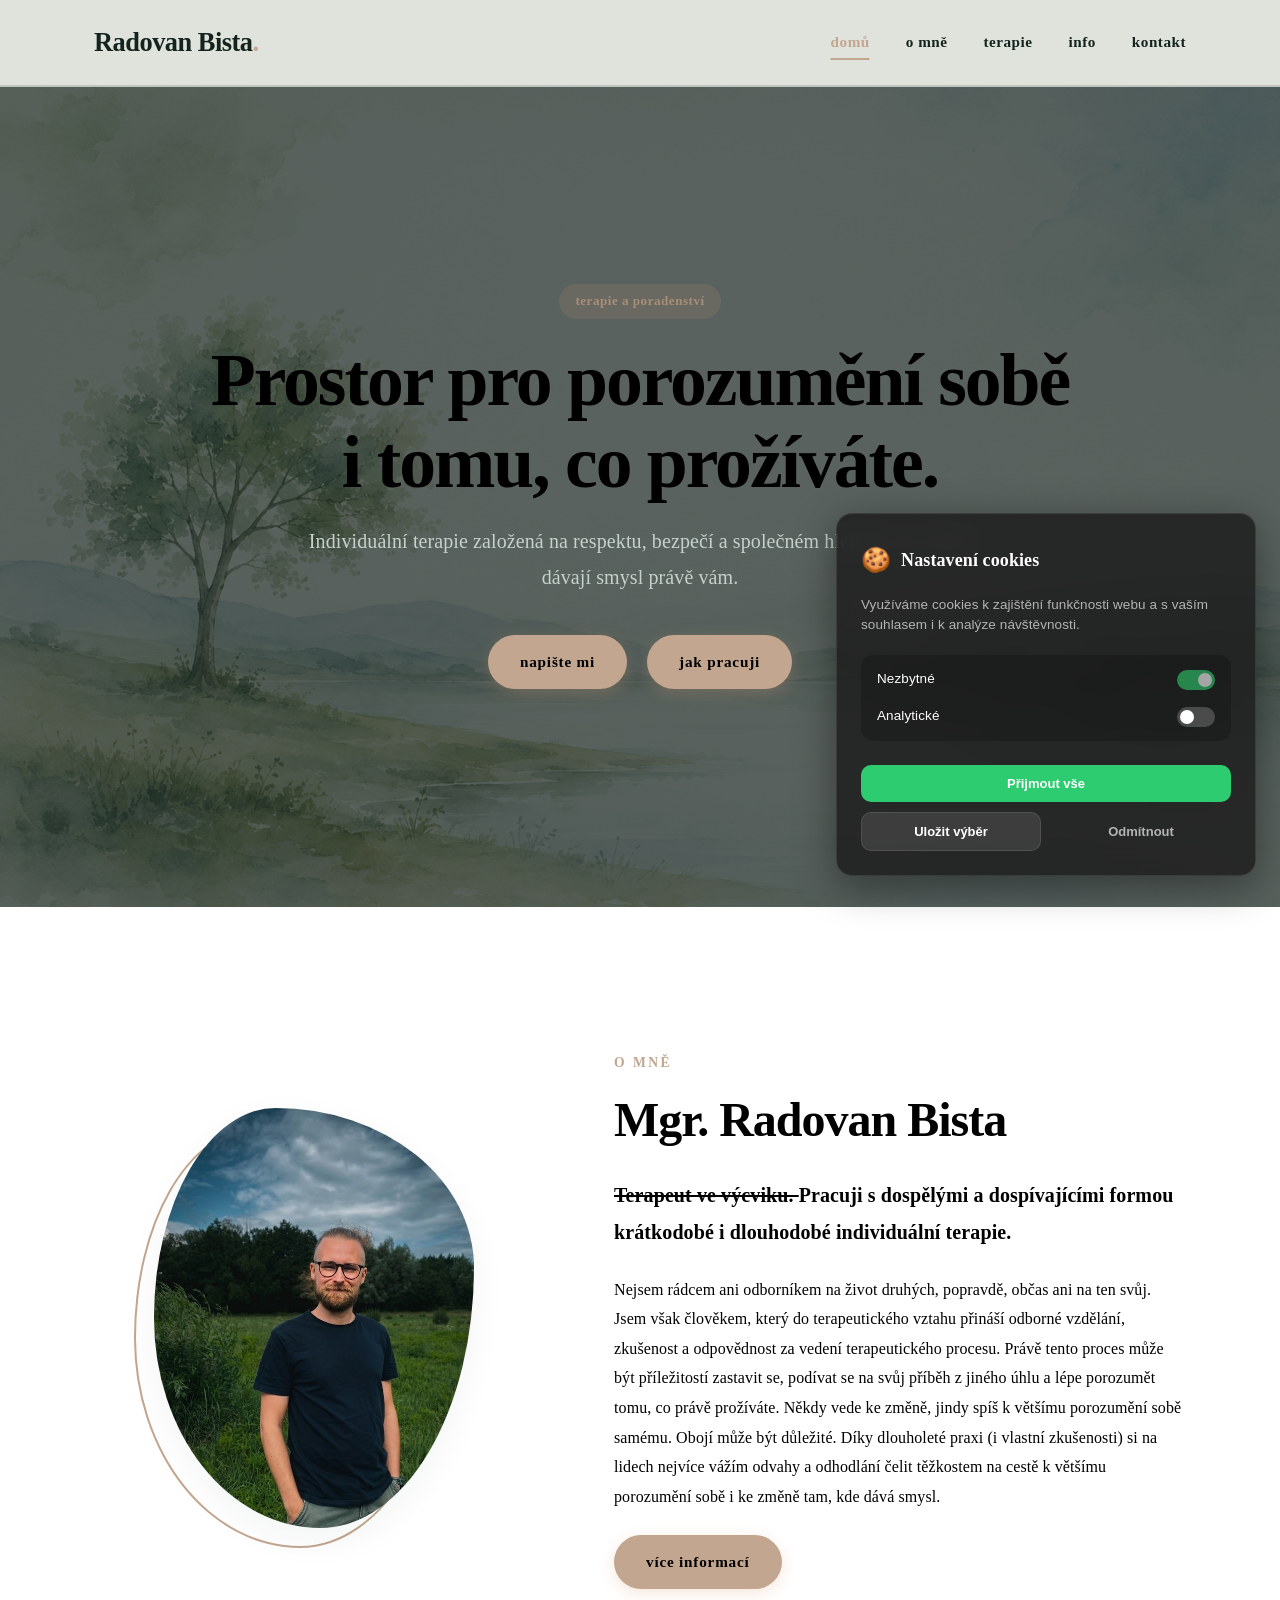
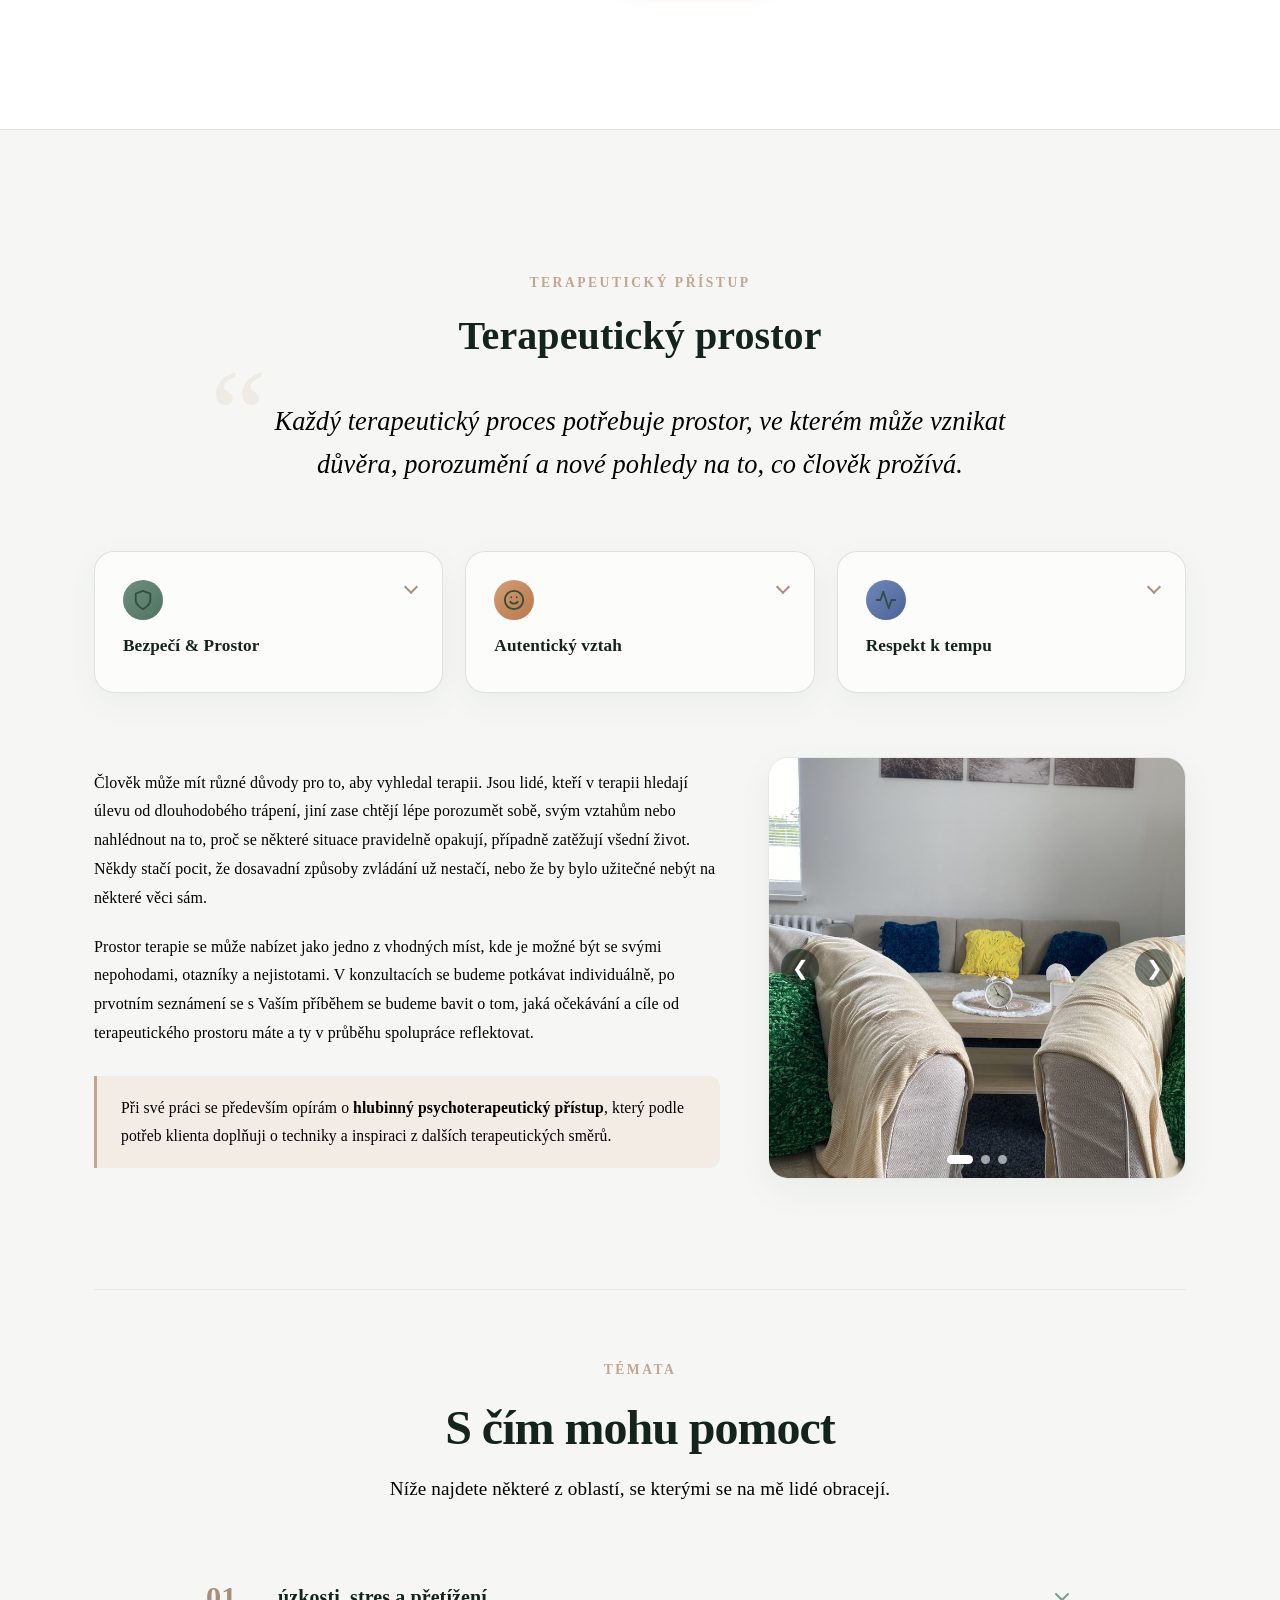
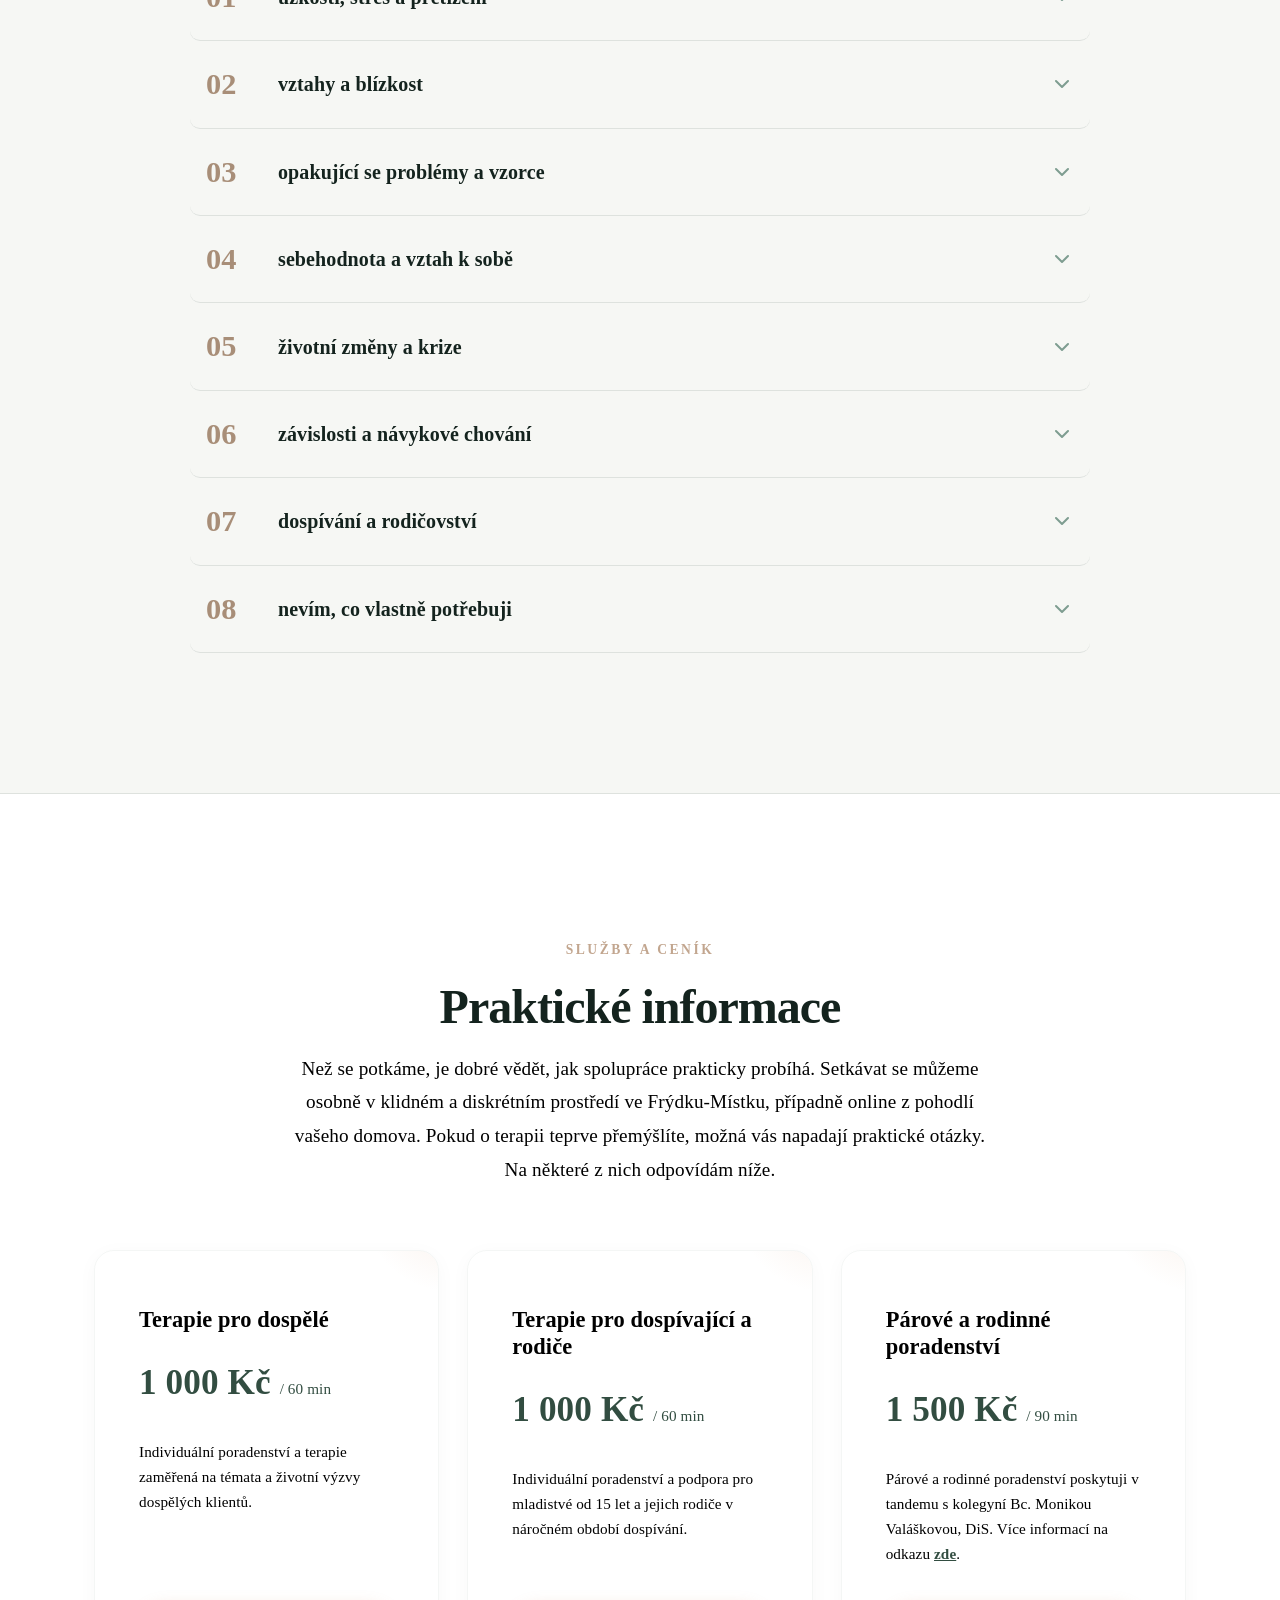
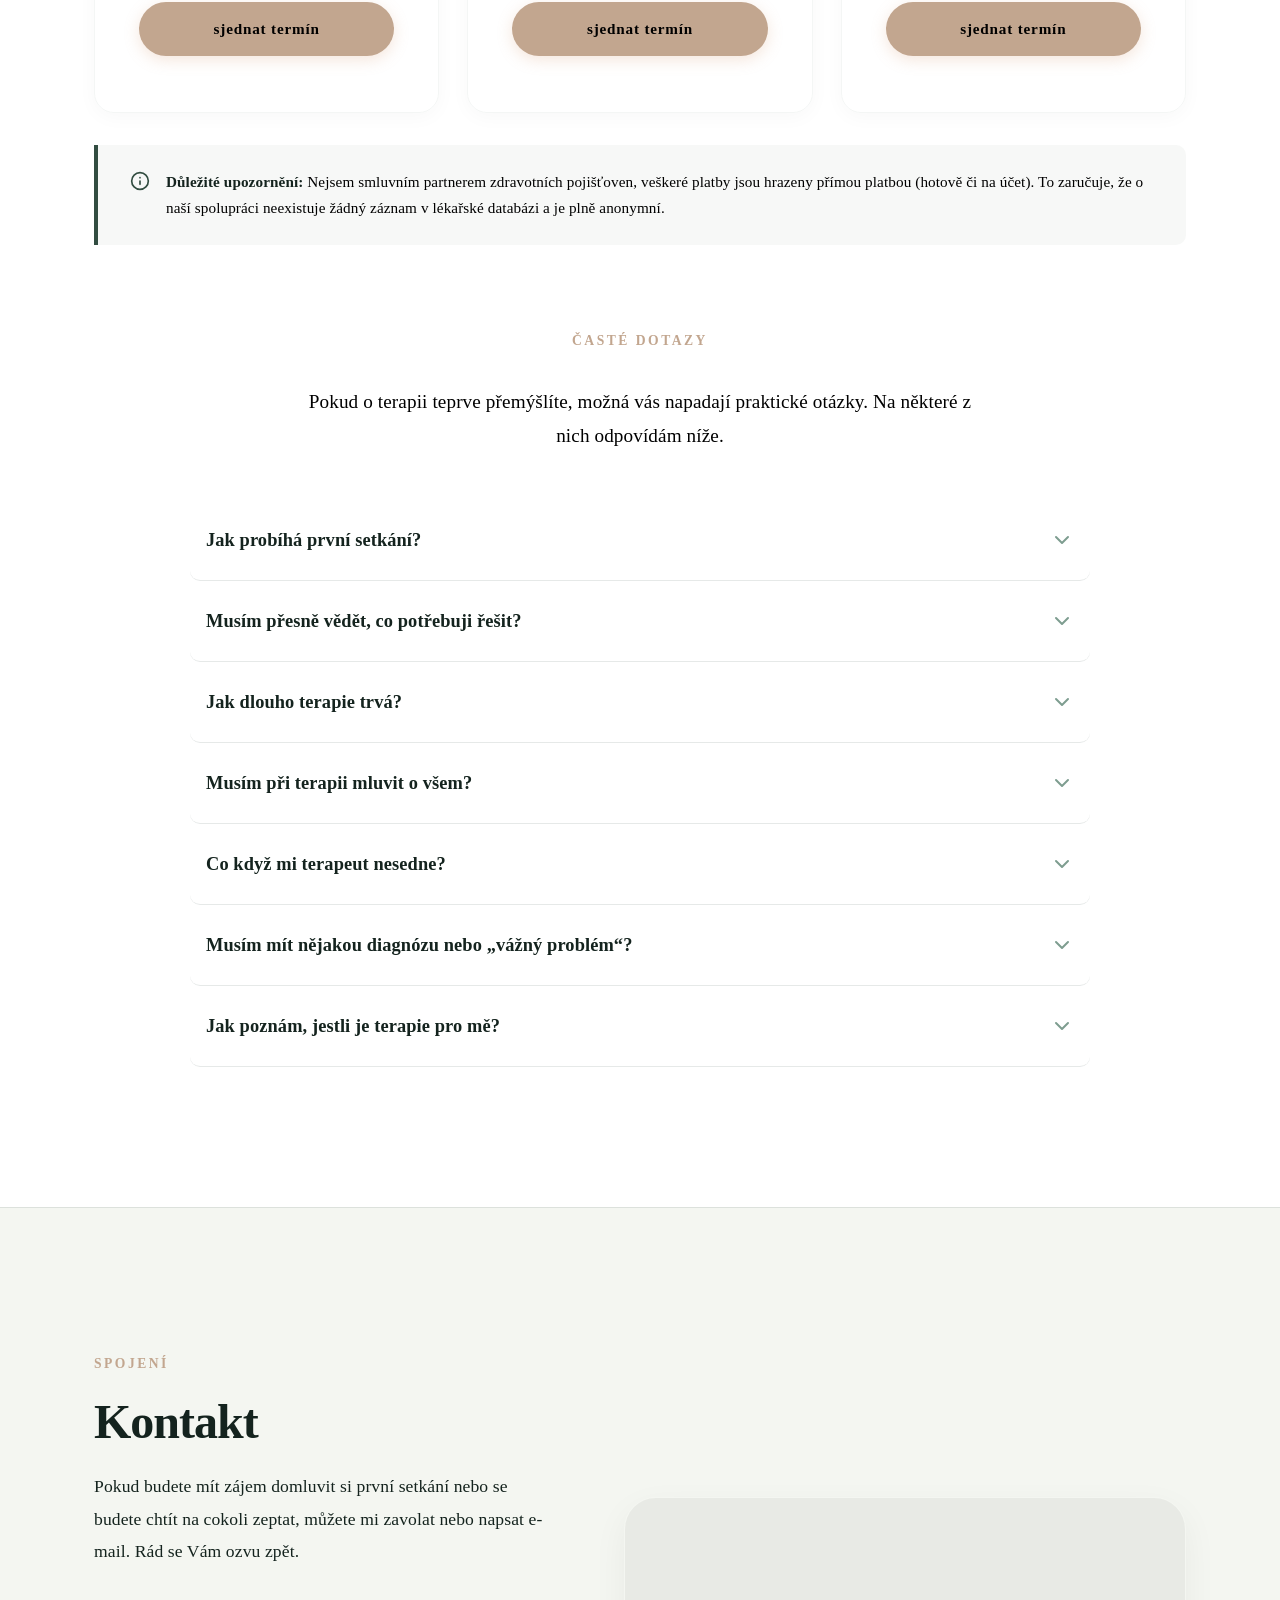
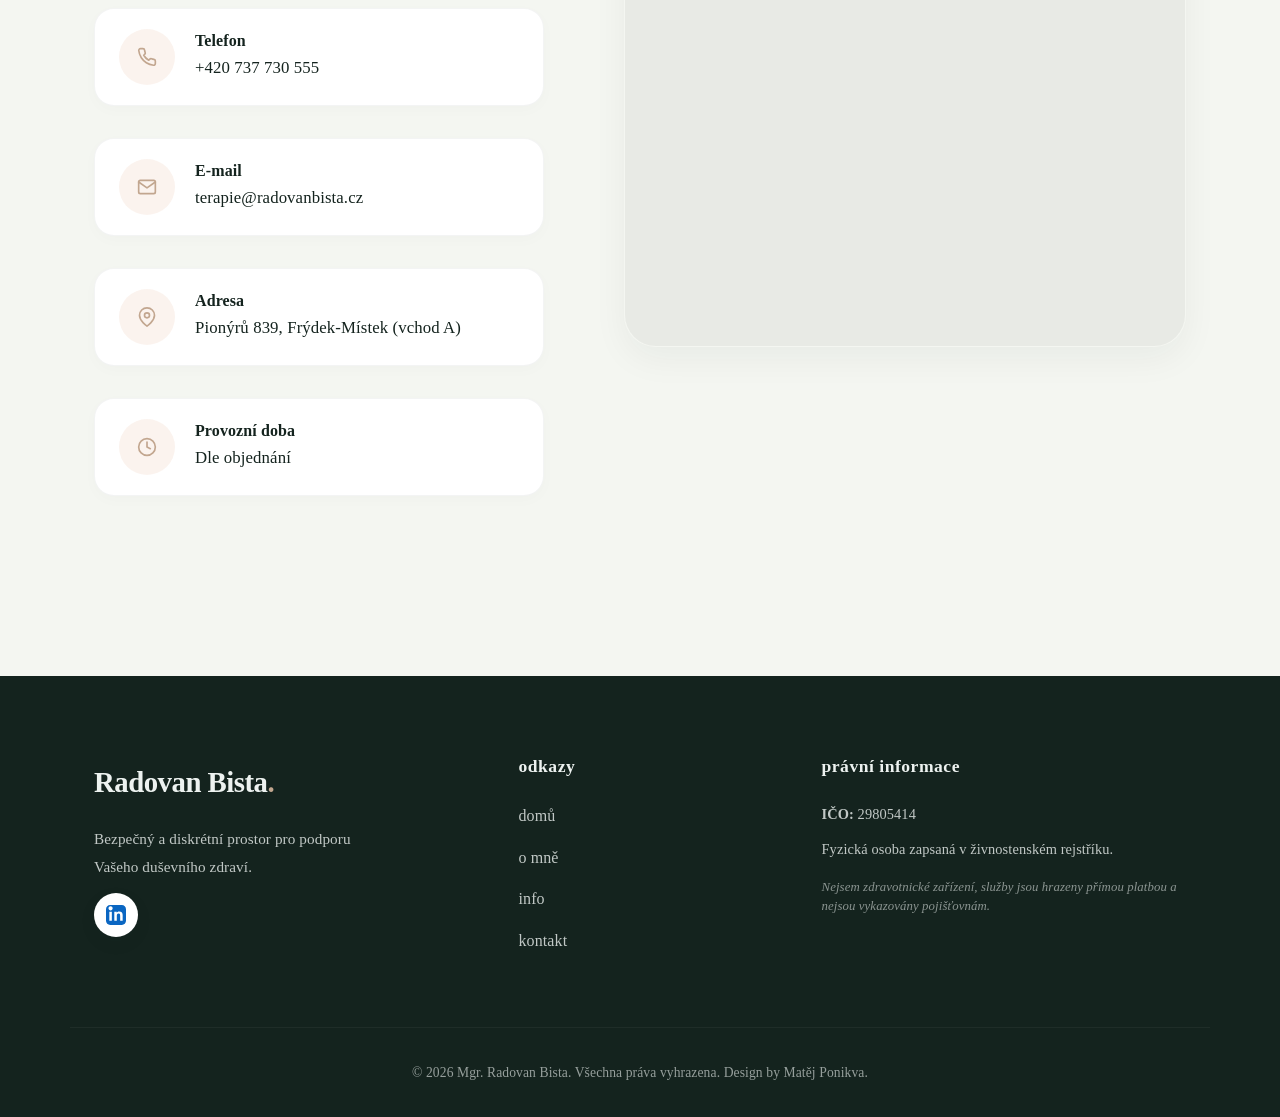
==== commit 2e102680: "odkaz" ====
--- a/index.html
+++ b/index.html
@@ -489,7 +489,7 @@
                         <h3>Párové a rodinné poradenství</h3>
                         <p class="price-value">1 500 Kč <span>/ 90 min</span></p>
                         <p class="price-desc">Párové a rodinné poradenství poskytuji v tandemu s kolegyní Bc. Monikou
-                            Valáškovou, DiS. Více informací na odkazu <a href="https://zmenajemozna.cz" target="_blank"
+                            Valáškovou, DiS. Více informací na odkazu <a href="https://zmenajemozna.webnode.cz/parove-rodinne-poradenstvi-s-dvema-terapeuty-muz-zena/" target="_blank"
                                 rel="noopener noreferrer"
                                 style="color: var(--color-primary); text-decoration: underline; font-weight: 600;">zde</a>.
                         </p>
